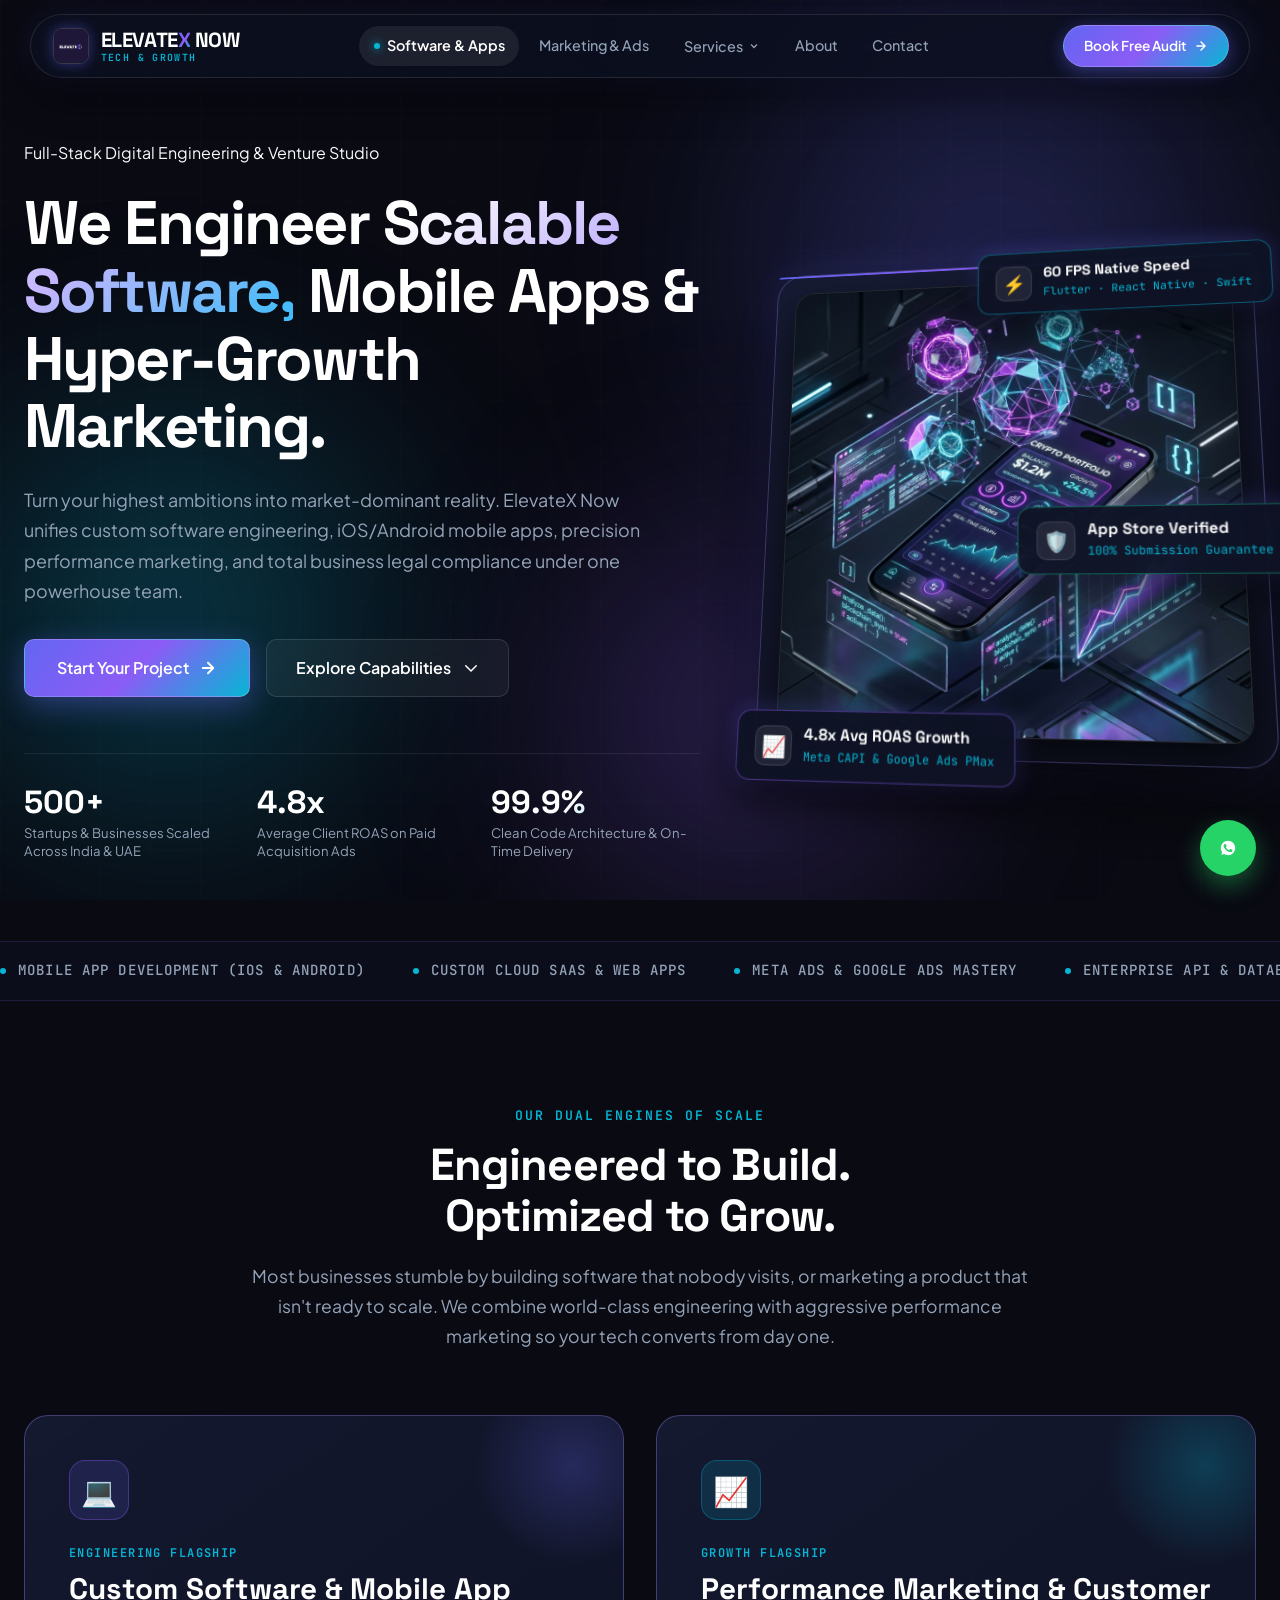
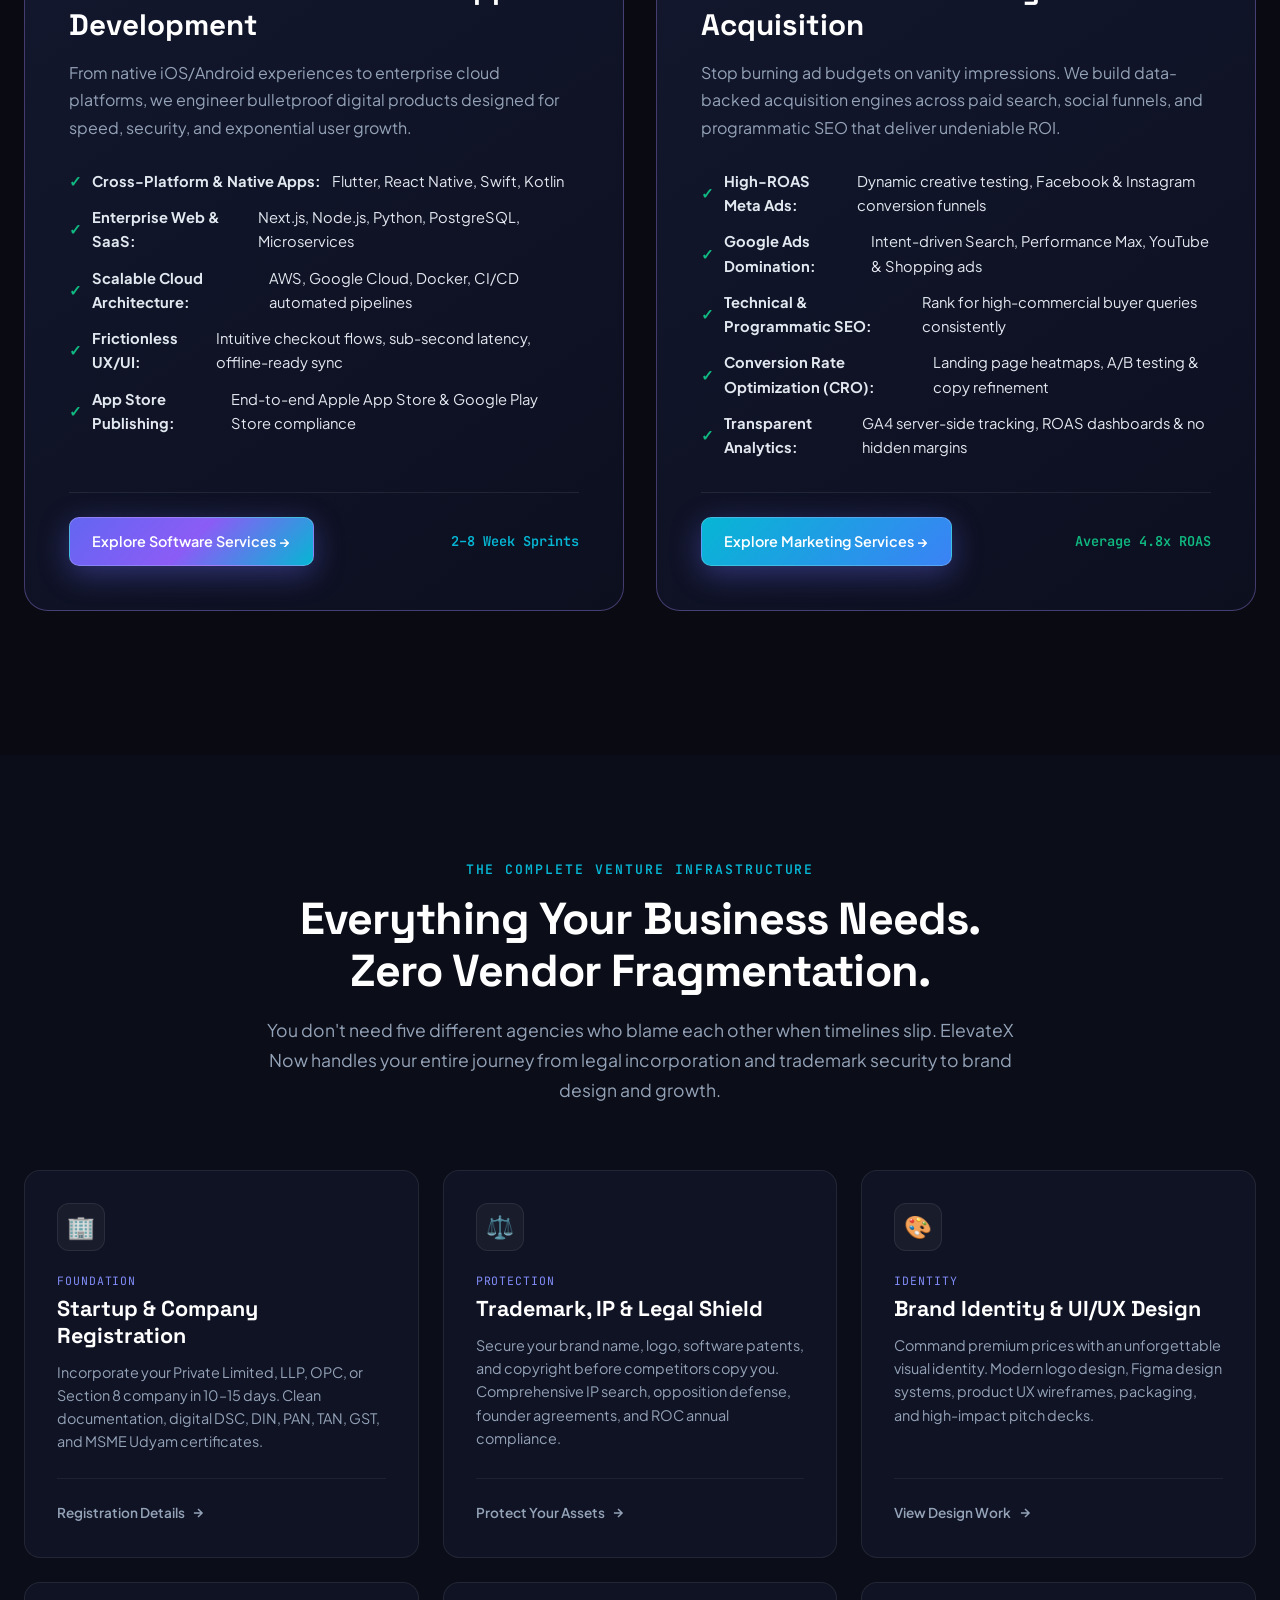
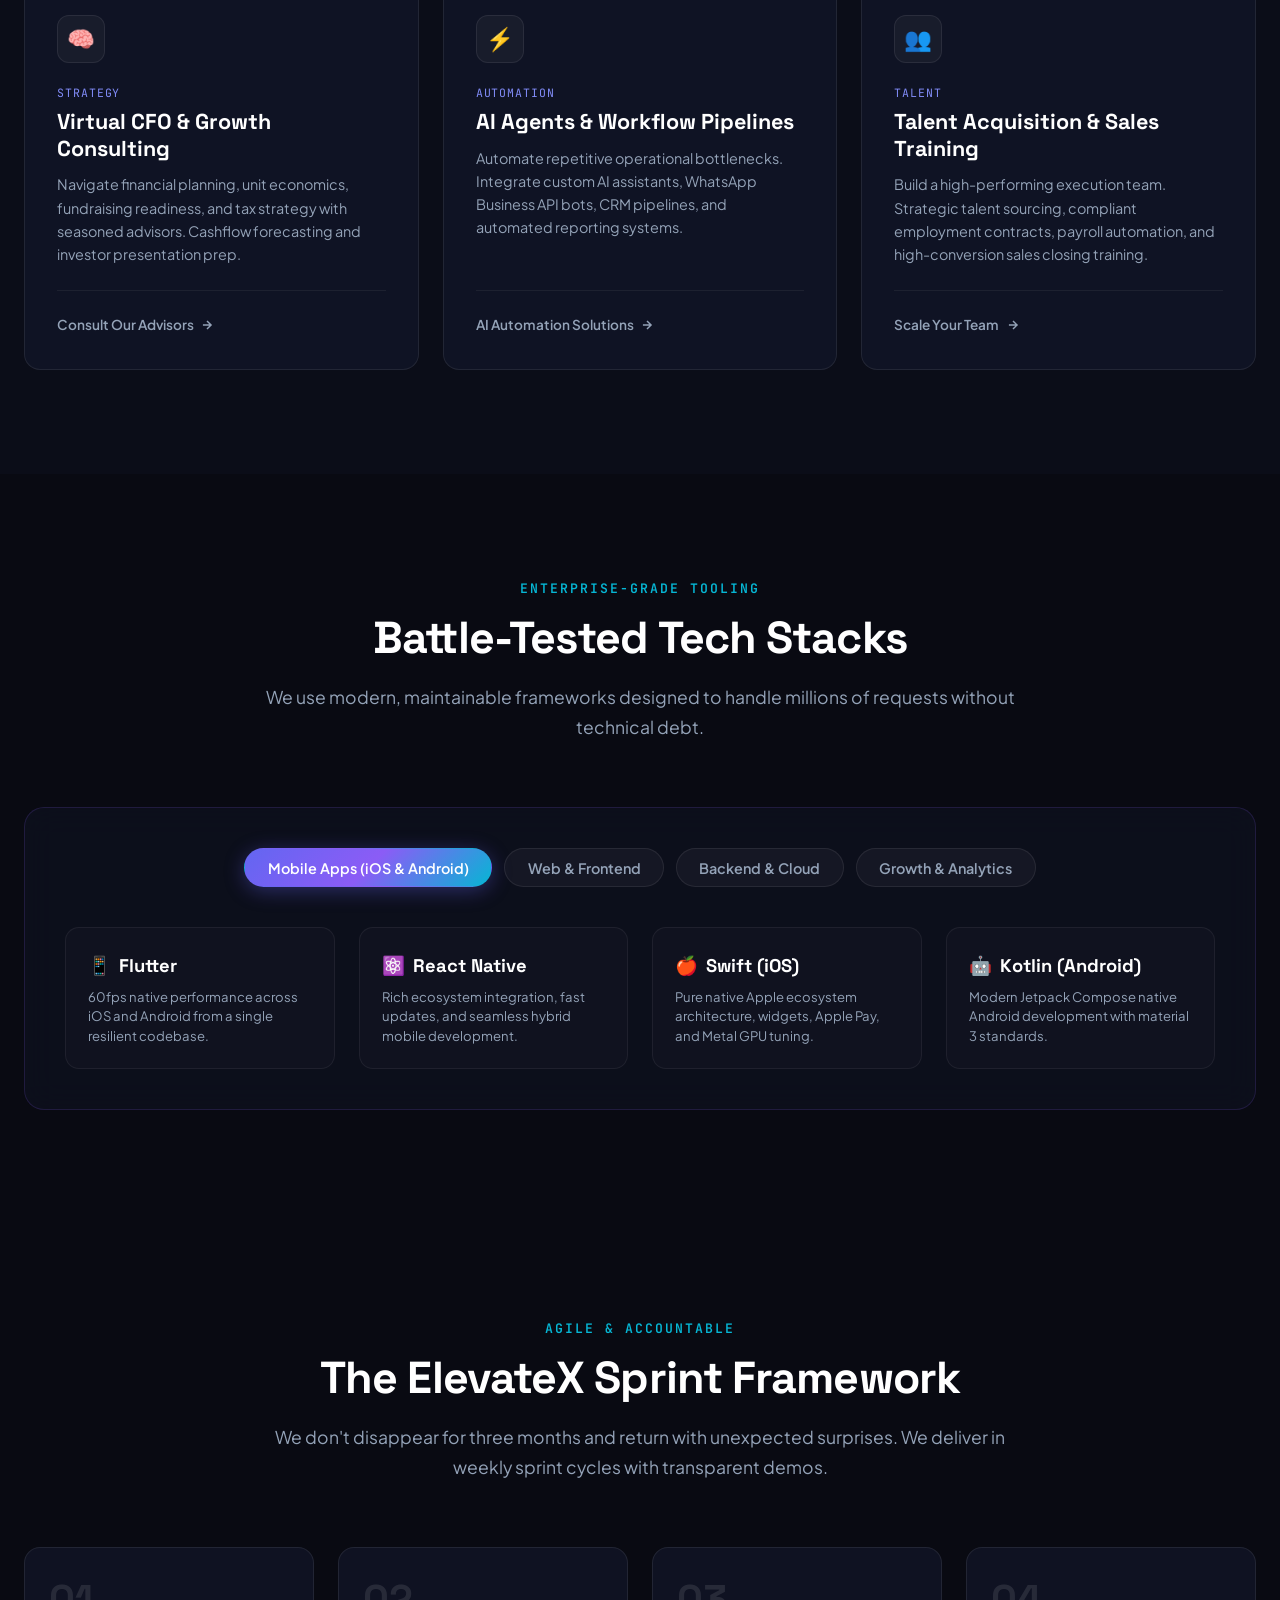
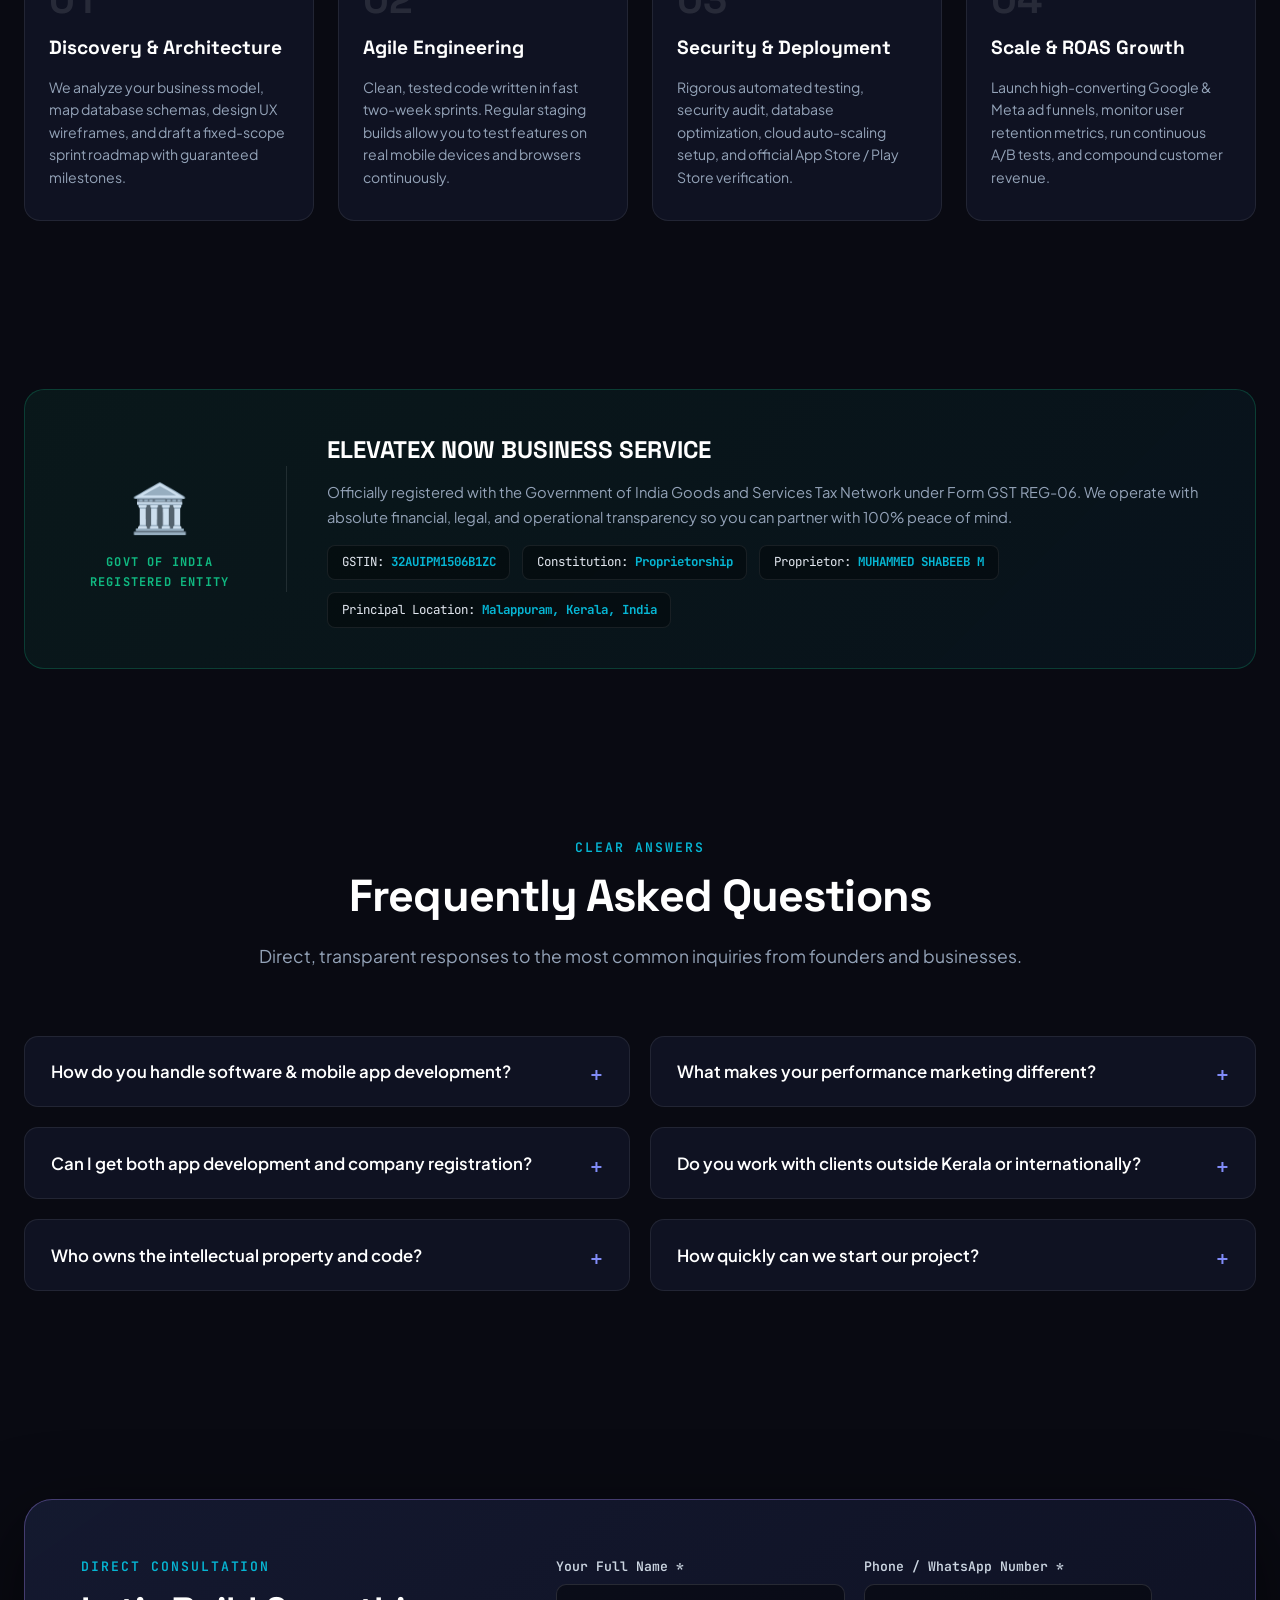
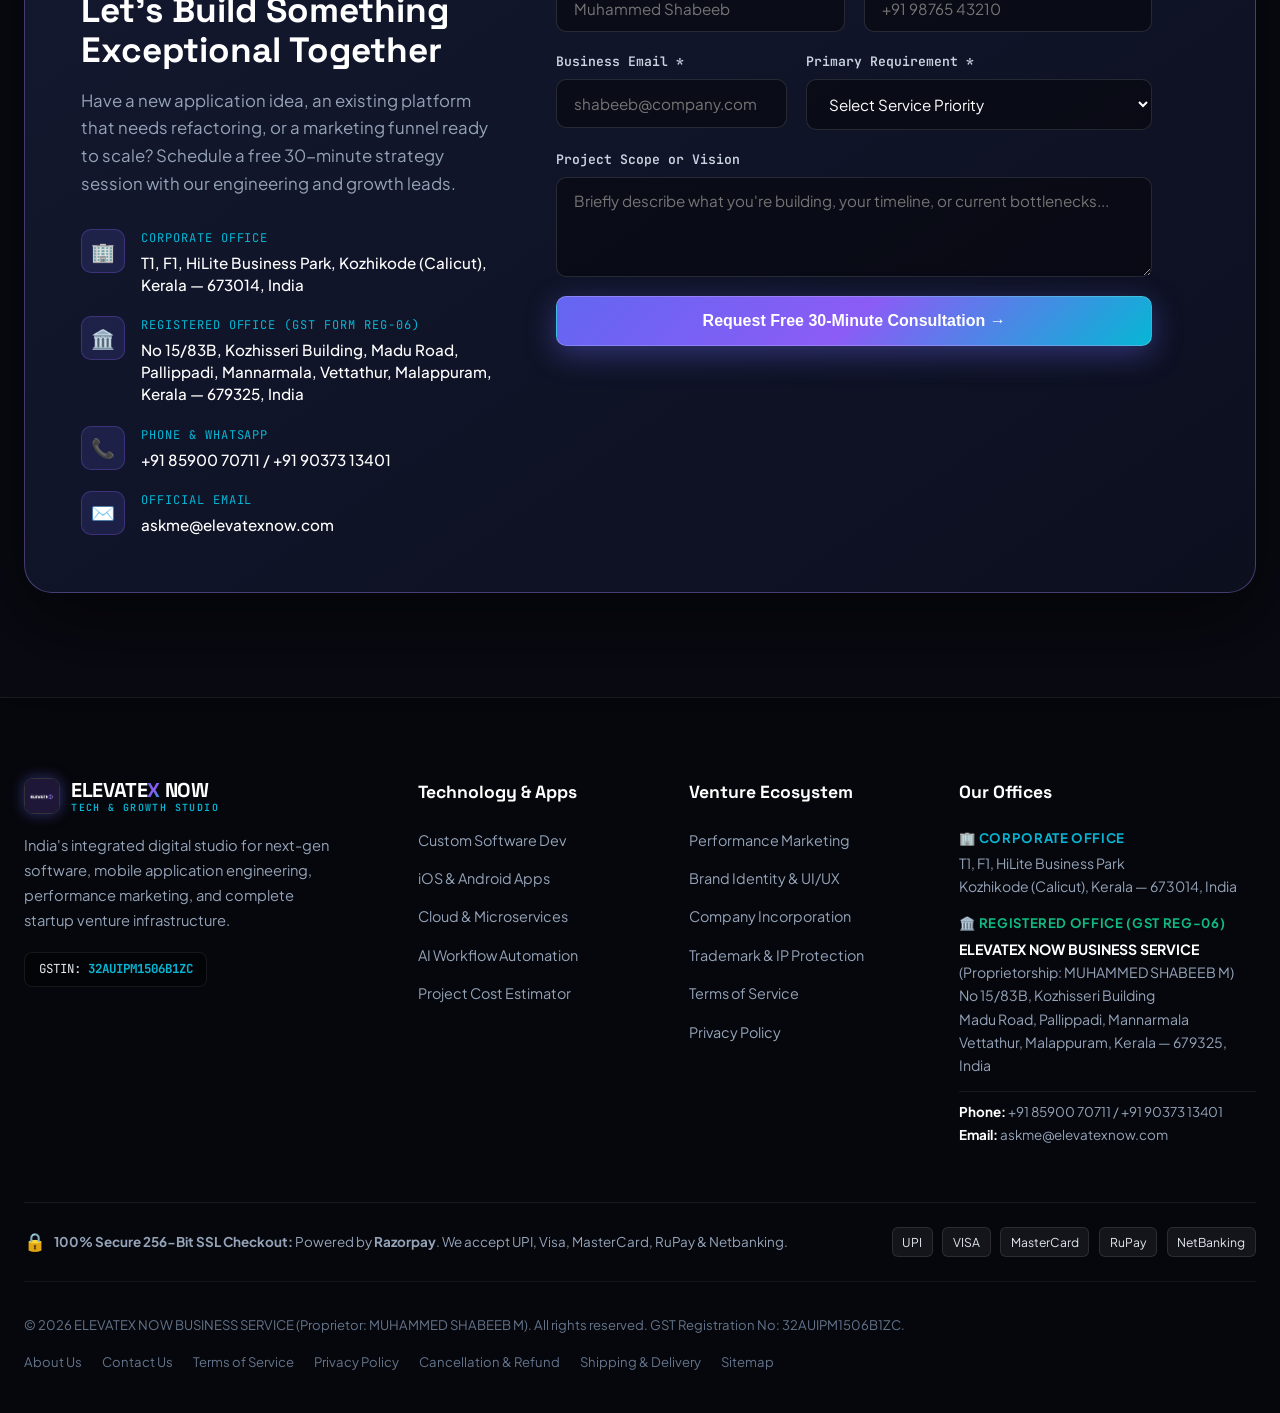
==== index.html @ 1370c374 "feat: complete website redesign with 3D hero, Razorpay compliance, and floating capsule navbar" ====
<!DOCTYPE html>
<html lang="en">
<head>
  <meta charset="UTF-8"/>
  <meta name="viewport" content="width=device-width, initial-scale=1.0, viewport-fit=cover"/>

  <!-- Google Tag Manager -->
  <script>(function(w,d,s,l,i){w[l]=w[l]||[];w[l].push({'gtm.start':
  new Date().getTime(),event:'gtm.js'});var f=d.getElementsByTagName(s)[0],
  j=d.createElement(s),dl=l!='dataLayer'?'&l='+l:'';j.async=true;j.src=
  'https://www.googletagmanager.com/gtm.js?id='+i+dl;f.parentNode.insertBefore(j,f);
  })(window,document,'script','dataLayer','GTM-XXXXXXX');</script>
  <!-- End Google Tag Manager -->

  <!-- Google Analytics 4 (GA4) -->
  <script async src="https://www.googletagmanager.com/gtag/js?id=G-XXXXXXXXXX"></script>
  <script>
    window.dataLayer = window.dataLayer || [];
    function gtag(){dataLayer.push(arguments);}
    gtag('js', new Date());
    gtag('config', 'G-XXXXXXXXXX', {
      page_title: 'ElevateX Now — Software, Mobile Apps & Growth Marketing',
      page_location: 'https://elevatexnow.com/',
      send_page_view: true,
      anonymize_ip: true
    });
  </script>

  <!-- Meta Pixel -->
  <script>
  !function(f,b,e,v,n,t,s)
  {if(f.fbq)return;n=f.fbq=function(){n.callMethod?
  n.callMethod.apply(n,arguments):n.queue.push(arguments)};
  if(!f._fbq)f._fbq=n;n.push=n;n.loaded=!0;n.version='2.0';
  n.queue=[];t=b.createElement(e);t.async=!0;
  t.src=v;s=b.getElementsByTagName(e)[0];
  s.parentNode.insertBefore(t,s)}(window, document,'script',
  'https://connect.facebook.net/en_US/fbevents.js');
  fbq('init', 'YOUR_PIXEL_ID');
  fbq('track', 'PageView');
  </script>
  <noscript>
    <img height="1" width="1" style="display:none"
    src="https://www.facebook.com/tr?id=YOUR_PIXEL_ID&ev=PageView&noscript=1" alt="ElevateX Now — Software & Growth"/>
  </noscript>

  <!-- Primary Meta Tags -->
  <title>ElevateX Now | Software & Mobile App Development, Performance Marketing & Venture Services</title>
  <meta name="description" content="ElevateX Now is India's premier tech and venture partner. We build scalable custom software, iOS & Android mobile apps, run high-ROAS marketing, and handle complete company registration & legal compliance."/>
  <meta name="keywords" content="software development Kerala, mobile app development India, Flutter app development, React Native agency, performance marketing India, Google Ads agency, Meta Ads specialist, startup incorporation, Pvt Ltd registration, trademark filing Kerala, ElevateX Now Malappuram"/>
  <meta name="author" content="ElevateX Now Business Service"/>
  <meta name="robots" content="index, follow, max-snippet:-1, max-image-preview:large, max-video-preview:-1"/>
  <link rel="canonical" href="https://elevatexnow.com/"/>

  <!-- Open Graph -->
  <meta property="og:type" content="website"/>
  <meta property="og:site_name" content="ElevateX Now Business Service"/>
  <meta property="og:locale" content="en_IN"/>
  <meta property="og:url" content="https://elevatexnow.com/"/>
  <meta property="og:title" content="ElevateX Now | Software, Mobile Apps, Growth Marketing & Business Services"/>
  <meta property="og:description" content="Transforming ambitious concepts into market leaders. High-performance software engineering, iOS/Android mobile apps, revenue-driven marketing, and end-to-end venture legal setup."/>
  <meta property="og:image" content="https://elevatexnow.com/og-image.jpg"/>
  <meta property="og:image:width" content="1200"/>
  <meta property="og:image:height" content="630"/>
  <meta property="og:image:alt" content="ElevateX Now — Software, Mobile Apps & Growth"/>

  <!-- Twitter / X -->
  <meta name="twitter:card" content="summary_large_image"/>
  <meta name="twitter:site" content="@elevatexnow"/>
  <meta name="twitter:creator" content="@elevatexnow"/>
  <meta name="twitter:title" content="ElevateX Now | Software, Mobile Apps & Growth Marketing"/>
  <meta name="twitter:description" content="Full-stack custom software, iOS & Android apps, data-driven performance marketing, and all business setup services."/>
  <meta name="twitter:image" content="https://elevatexnow.com/og-image.jpg"/>

  <!-- PWA & Mobile Meta -->
  <meta name="theme-color" content="#0b0c16"/>
  <meta name="apple-mobile-web-app-capable" content="yes"/>
  <meta name="apple-mobile-web-app-status-bar-style" content="black-translucent"/>
  <meta name="apple-mobile-web-app-title" content="ElevateX Now"/>
  <link rel="icon" type="image/jpeg" href="/logo.jpg"/>
  <link rel="manifest" href="/site.webmanifest"/>

  <!-- Geo / Local SEO Meta -->
  <meta name="geo.region" content="IN-KL"/>
  <meta name="geo.placename" content="Vettathur, Malappuram, Kerala, India"/>
  <meta name="geo.position" content="11.0510;76.2711"/>
  <meta name="ICBM" content="11.0510, 76.2711"/>

  <!-- Structured Data: Organization & Local Business -->
  <script type="application/ld+json">
  {
    "@context": "https://schema.org",
    "@type": "ProfessionalService",
    "name": "ElevateX Now Business Service",
    "alternateName": "ElevateX Now",
    "legalName": "MUHAMMED SHABEEB M",
    "taxID": "32AUIPM1506B1ZC",
    "description": "Full-cycle digital engineering and business growth studio specializing in custom software development, mobile app engineering (iOS & Android), performance marketing, startup incorporation, and intellectual property protection.",
    "url": "https://elevatexnow.com",
    "logo": "https://elevatexnow.com/logo.jpg",
    "image": "https://elevatexnow.com/og-image.jpg",
    "telephone": "+91-85900-70711",
    "email": "askme@elevatexnow.com",
    "foundingDate": "2019",
    "priceRange": "₹₹",
    "currenciesAccepted": "INR, USD, AED",
    "paymentAccepted": "UPI, Net Banking, Credit Card, Bank Wire",
    "address": {
      "@type": "PostalAddress",
      "name": "Corporate Office",
      "streetAddress": "T1, F1, HiLite Business Park",
      "addressLocality": "Kozhikode (Calicut)",
      "addressRegion": "Kerala",
      "postalCode": "673014",
      "addressCountry": "IN"
    },
    "location": [
      {
        "@type": "Place",
        "name": "Corporate Office — Kozhikode",
        "address": {
          "@type": "PostalAddress",
          "streetAddress": "T1, F1, HiLite Business Park",
          "addressLocality": "Kozhikode",
          "addressRegion": "Kerala",
          "postalCode": "673014",
          "addressCountry": "IN"
        },
        "geo": {
          "@type": "GeoCoordinates",
          "latitude": "11.2588",
          "longitude": "75.7804"
        }
      },
      {
        "@type": "Place",
        "name": "Registered Office (GST REG-06) — Malappuram",
        "address": {
          "@type": "PostalAddress",
          "streetAddress": "No 15/83B, Kozhisseri Building, Madu Road, Pallippadi, Mannarmala",
          "addressLocality": "Vettathur",
          "addressRegion": "Kerala",
          "postalCode": "679325",
          "addressCountry": "IN"
        },
        "geo": {
          "@type": "GeoCoordinates",
          "latitude": "11.0510",
          "longitude": "76.2711"
        }
      }
    ],
    "openingHoursSpecification": [
      {
        "@type": "OpeningHoursSpecification",
        "dayOfWeek": ["Monday","Tuesday","Wednesday","Thursday","Friday","Saturday"],
        "opens": "09:00",
        "closes": "19:00"
      }
    ],
    "areaServed": [
      {"@type": "Country", "name": "India"},
      {"@type": "State", "name": "Kerala"},
      {"@type": "Country", "name": "United Arab Emirates"},
      {"@type": "Country", "name": "United States"}
    ],
    "hasOfferCatalog": {
      "@type": "OfferCatalog",
      "name": "ElevateX Now Services",
      "itemListElement": [
        {"@type": "Offer", "itemOffered": {"@type": "Service", "name": "Custom Software Development"}},
        {"@type": "Offer", "itemOffered": {"@type": "Service", "name": "Mobile App Development (iOS & Android)"}},
        {"@type": "Offer", "itemOffered": {"@type": "Service", "name": "Performance Marketing & Growth Ads"}},
        {"@type": "Offer", "itemOffered": {"@type": "Service", "name": "Startup Registration & MCA Compliance"}},
        {"@type": "Offer", "itemOffered": {"@type": "Service", "name": "Trademark & Intellectual Property Filing"}},
        {"@type": "Offer", "itemOffered": {"@type": "Service", "name": "Brand Identity & UI/UX Design"}}
      ]
    }
  }
  </script>

  <!-- Structured Data: FAQPage -->
  <script type="application/ld+json">
  {
    "@context": "https://schema.org",
    "@type": "FAQPage",
    "mainEntity": [
      {
        "@type": "Question",
        "name": "What software and mobile app technologies does ElevateX Now specialize in?",
        "acceptedAnswer": {
          "@type": "Answer",
          "text": "We build scalable, cloud-native applications utilizing Flutter, React Native, Swift, Kotlin, Next.js, Node.js, Python, PostgreSQL, and AWS/GCP cloud architectures, ensuring enterprise-grade performance and security."
        }
      },
      {
        "@type": "Question",
        "name": "How does ElevateX Now run performance marketing campaigns?",
        "acceptedAnswer": {
          "@type": "Answer",
          "text": "Our marketing team executes data-driven acquisition across Google Ads, Meta Ads (Facebook & Instagram), Programmatic SEO, and conversion rate optimization (CRO) backed by rigorous A/B testing and direct ROAS tracking."
        }
      },
      {
        "@type": "Question",
        "name": "Can ElevateX Now handle both digital development and legal business setup?",
        "acceptedAnswer": {
          "@type": "Answer",
          "text": "Yes. We eliminate the friction of coordinating between disconnected vendors. You get engineering, marketing, brand identity, and legal compliance (Pvt Ltd, Trademark, GST) under a single trusted partner."
        }
      },
      {
        "@type": "Question",
        "name": "Where is ElevateX Now located?",
        "acceptedAnswer": {
          "@type": "Answer",
          "text": "ElevateX Now Business Service is headquartered at No 15/83B, Kozhisseri Building, Madu Road, Pallippadi, Mannarmala, Vettathur, Malappuram, Kerala - 679325, serving clients across India and internationally."
        }
      }
    ]
  }
  </script>

  <!-- Google Fonts Preconnect & Stylesheet -->
  <link rel="preconnect" href="https://fonts.googleapis.com"/>
  <link rel="preconnect" href="https://fonts.gstatic.com" crossorigin/>
  <link href="https://fonts.googleapis.com/css2?family=JetBrains+Mono:wght@400;500;600&family=Plus+Jakarta+Sans:wght@300;400;500;600;700;800&family=Space+Grotesk:wght@500;600;700&display=swap" rel="stylesheet"/>

  <style>
    /* ==========================================================================
       DESIGN SYSTEM & TOKENS
       ========================================================================== */
    :root {
      --bg: #090a12;
      --bg-surface: #0e111f;
      --bg-card: rgba(18, 22, 41, 0.75);
      --bg-card-hover: rgba(26, 32, 60, 0.85);
      --border: rgba(139, 92, 246, 0.16);
      --border-strong: rgba(167, 139, 250, 0.35);
      --border-cyan: rgba(6, 182, 212, 0.3);
      --text: #f8fafc;
      --text-muted: #94a3b8;
      --text-dim: #64748b;
      
      /* Vibrant Electric Brand Colors */
      --primary: #6366f1;
      --primary-light: #818cf8;
      --violet: #8b5cf6;
      --cyan: #06b6d4;
      --cyan-light: #22d3ee;
      --emerald: #10b981;
      --amber: #f59e0b;
      --rose: #f43f5e;
      
      /* Gradients */
      --grad-main: linear-gradient(135deg, #6366f1 0%, #8b5cf6 50%, #06b6d4 100%);
      --grad-text: linear-gradient(135deg, #ffffff 10%, #c4b5fd 50%, #38bdf8 100%);
      --grad-glow: radial-gradient(circle, rgba(99, 102, 241, 0.22) 0%, transparent 70%);
      --grad-cyan-glow: radial-gradient(circle, rgba(6, 182, 212, 0.18) 0%, transparent 70%);
      --grad-card: linear-gradient(145deg, rgba(255, 255, 255, 0.05) 0%, rgba(255, 255, 255, 0.01) 100%);
      
      /* Typography */
      --font-body: 'Plus Jakarta Sans', -apple-system, BlinkMacSystemFont, sans-serif;
      --font-heading: 'Space Grotesk', sans-serif;
      --font-mono: 'JetBrains Mono', monospace;
      
      --ease: cubic-bezier(0.16, 1, 0.3, 1);
      --nav-h: 76px;
    }

    *, *::before, *::after {
      box-sizing: border-box;
      margin: 0;
      padding: 0;
      -webkit-tap-highlight-color: transparent;
    }

    html {
      scroll-behavior: smooth;
      font-size: 16px;
      color-scheme: dark;
    }

    body {
      background-color: var(--bg);
      color: var(--text);
      font-family: var(--font-body);
      line-height: 1.65;
      overflow-x: hidden;
      min-height: 100vh;
      position: relative;
    }

    /* Ambient Cyber Mesh Background */
    .cyber-mesh {
      position: fixed;
      inset: 0;
      pointer-events: none;
      z-index: 0;
      overflow: hidden;
    }
    .mesh-blob {
      position: absolute;
      border-radius: 50%;
      filter: blur(100px);
      opacity: 0.35;
      animation: floatPulse 18s ease-in-out infinite alternate;
      will-change: transform;
    }
    .blob-1 {
      top: -10%;
      right: -5%;
      width: 700px;
      height: 700px;
      background: radial-gradient(circle, #6366f1 0%, rgba(99, 102, 241, 0) 70%);
    }
    .blob-2 {
      top: 35%;
      left: -10%;
      width: 600px;
      height: 600px;
      background: radial-gradient(circle, #06b6d4 0%, rgba(6, 182, 212, 0) 70%);
      animation-delay: -6s;
    }
    .blob-3 {
      bottom: -10%;
      right: 20%;
      width: 550px;
      height: 550px;
      background: radial-gradient(circle, #8b5cf6 0%, rgba(139, 92, 246, 0) 70%);
      animation-delay: -12s;
    }
    @keyframes floatPulse {
      0% { transform: translate(0, 0) scale(1); }
      50% { transform: translate(40px, -30px) scale(1.08); }
      100% { transform: translate(-30px, 40px) scale(0.95); }
    }

    /* Subtle grid overlay */
    .grid-overlay {
      position: fixed;
      inset: 0;
      background-image: 
        linear-gradient(rgba(255, 255, 255, 0.02) 1px, transparent 1px),
        linear-gradient(90deg, rgba(255, 255, 255, 0.02) 1px, transparent 1px);
      background-size: 50px 50px;
      pointer-events: none;
      z-index: 1;
      opacity: 0.6;
    }

    /* Container */
    .container {
      width: 100%;
      max-width: 1280px;
      margin: 0 auto;
      padding: 0 1.5rem;
      position: relative;
      z-index: 2;
    }

    a {
      color: inherit;
      text-decoration: none;
      transition: all 0.25s var(--ease);
    }

    img {
      max-width: 100%;
      height: auto;
      display: block;
    }

    /* ==========================================================================
       TOP NAVIGATION BAR - REDESIGNED SLEEK FLOATING CAPSULE
       ========================================================================== */
    header.site-header {
      position: fixed;
      top: 14px;
      left: 0;
      right: 0;
      z-index: 1000;
      padding: 0 1.25rem;
      pointer-events: none;
      transition: all 0.3s cubic-bezier(0.16, 1, 0.3, 1);
    }
    .nav-inner {
      max-width: 1220px;
      margin: 0 auto;
      height: 64px;
      padding: 0 1.25rem 0 1.4rem;
      background: rgba(12, 16, 32, 0.78);
      backdrop-filter: blur(24px);
      -webkit-backdrop-filter: blur(24px);
      border: 1px solid rgba(255, 255, 255, 0.1);
      border-radius: 9999px;
      box-shadow: 0 14px 40px rgba(0, 0, 0, 0.5), 0 0 30px rgba(99, 102, 241, 0.15);
      display: flex;
      align-items: center;
      justify-content: space-between;
      gap: 1.5rem;
      pointer-events: auto;
      transition: all 0.3s cubic-bezier(0.16, 1, 0.3, 1);
    }
    header.site-header.scrolled .nav-inner {
      background: rgba(9, 11, 24, 0.94);
      border-color: rgba(99, 102, 241, 0.35);
      box-shadow: 0 18px 45px rgba(0, 0, 0, 0.7), 0 0 35px rgba(6, 182, 212, 0.2);
    }

    /* Brand Logo */
    .brand-logo {
      display: flex;
      align-items: center;
      gap: 0.7rem;
      text-decoration: none;
      flex-shrink: 0;
    }
    .logo-badge-img {
      width: 36px;
      height: 36px;
      border-radius: 9px;
      object-fit: cover;
      box-shadow: 0 0 14px rgba(99, 102, 241, 0.45);
      border: 1px solid rgba(255, 255, 255, 0.18);
    }
    .logo-title-group {
      display: flex;
      flex-direction: column;
    }
    .logo-main-text {
      font-family: var(--font-heading);
      font-size: 1.28rem;
      font-weight: 700;
      letter-spacing: -0.02em;
      line-height: 1.1;
      color: #fff;
    }
    .logo-x-accent {
      background: var(--grad-main);
      -webkit-background-clip: text;
      -webkit-text-fill-color: transparent;
      background-clip: text;
    }
    .logo-sub-tag {
      font-size: 0.62rem;
      font-weight: 600;
      text-transform: uppercase;
      letter-spacing: 0.14em;
      color: var(--cyan);
      font-family: var(--font-mono);
      line-height: 1;
      margin-top: 2px;
    }

    /* Desktop Navigation List */
    .nav-links {
      display: flex;
      align-items: center;
      gap: 0.35rem;
      list-style: none;
      margin: 0;
      padding: 0;
    }
    .nav-item {
      position: relative;
    }
    .nav-link-item {
      font-size: 0.9rem;
      font-weight: 500;
      color: var(--text-muted);
      padding: 0.5rem 0.9rem;
      border-radius: 9999px;
      text-decoration: none;
      display: inline-flex;
      align-items: center;
      gap: 0.45rem;
      transition: all 0.2s ease;
      white-space: nowrap;
    }
    .nav-link-item:hover,
    .nav-link-item.active {
      color: #fff;
      background: rgba(255, 255, 255, 0.08);
    }
    .nav-link-item.active {
      font-weight: 600;
      color: #fff;
    }
    .nav-dot-active {
      width: 6px;
      height: 6px;
      border-radius: 50%;
      background: var(--cyan);
      box-shadow: 0 0 8px var(--cyan);
      flex-shrink: 0;
    }

    /* Dropdown Trigger & Flyout Menu */
    .nav-dropdown-trigger {
      background: transparent;
      border: none;
      font-family: inherit;
      font-size: 0.9rem;
      font-weight: 500;
      color: var(--text-muted);
      padding: 0.5rem 0.9rem;
      border-radius: 9999px;
      cursor: pointer;
      display: inline-flex;
      align-items: center;
      gap: 0.35rem;
      transition: all 0.2s ease;
      white-space: nowrap;
    }
    .nav-dropdown-trigger:hover,
    .nav-item:hover .nav-dropdown-trigger {
      color: #fff;
      background: rgba(255, 255, 255, 0.08);
    }
    .chevron-icon {
      transition: transform 0.25s ease;
      stroke: currentColor;
    }
    .nav-item:hover .chevron-icon {
      transform: rotate(180deg);
    }

    .nav-dropdown-menu {
      position: absolute;
      top: calc(100% + 14px);
      left: 50%;
      transform: translateX(-50%) translateY(8px);
      width: 520px;
      background: rgba(13, 16, 32, 0.96);
      backdrop-filter: blur(28px);
      -webkit-backdrop-filter: blur(28px);
      border: 1px solid rgba(255, 255, 255, 0.12);
      border-radius: 20px;
      box-shadow: 0 24px 60px rgba(0, 0, 0, 0.75), 0 0 35px rgba(99, 102, 241, 0.2);
      padding: 1rem;
      display: grid;
      grid-template-columns: 1fr 1fr;
      gap: 0.65rem;
      opacity: 0;
      visibility: hidden;
      pointer-events: none;
      transition: all 0.25s cubic-bezier(0.16, 1, 0.3, 1);
      z-index: 1050;
    }
    .nav-dropdown-menu::before {
      content: '';
      position: absolute;
      top: -14px;
      left: 0;
      right: 0;
      height: 14px;
    }
    .nav-item:hover .nav-dropdown-menu,
    .nav-has-dropdown:focus-within .nav-dropdown-menu {
      opacity: 1;
      visibility: visible;
      pointer-events: auto;
      transform: translateX(-50%) translateY(0);
    }

    .dropdown-card-item {
      display: flex;
      align-items: flex-start;
      gap: 0.85rem;
      padding: 0.75rem 0.85rem;
      border-radius: 12px;
      text-decoration: none;
      transition: all 0.2s ease;
      background: rgba(255, 255, 255, 0.02);
      border: 1px solid transparent;
    }
    .dropdown-card-item:hover {
      background: rgba(255, 255, 255, 0.06);
      border-color: rgba(255, 255, 255, 0.08);
      transform: translateY(-1px);
    }
    .dd-card-icon {
      width: 36px;
      height: 36px;
      border-radius: 10px;
      background: rgba(255, 255, 255, 0.06);
      border: 1px solid rgba(255, 255, 255, 0.1);
      display: flex;
      align-items: center;
      justify-content: center;
      font-size: 1.15rem;
      flex-shrink: 0;
    }
    .dd-card-text {
      display: flex;
      flex-direction: column;
      gap: 0.2rem;
    }
    .dd-card-title {
      font-family: var(--font-heading);
      font-size: 0.9rem;
      font-weight: 600;
      color: #fff;
      line-height: 1.2;
    }
    .dd-card-desc {
      font-size: 0.75rem;
      color: var(--text-muted);
      line-height: 1.35;
    }

    /* CTA Button in Nav */
    .nav-actions {
      display: flex;
      align-items: center;
      gap: 0.75rem;
      flex-shrink: 0;
    }
    .btn-nav-cta {
      background: var(--grad-main);
      color: #fff;
      font-size: 0.85rem;
      font-weight: 600;
      padding: 0.55rem 1.25rem;
      border-radius: 9999px;
      box-shadow: 0 4px 18px rgba(99, 102, 241, 0.45);
      display: inline-flex;
      align-items: center;
      gap: 0.45rem;
      border: 1px solid rgba(255, 255, 255, 0.22);
      text-decoration: none;
      white-space: nowrap;
      transition: all 0.2s ease;
    }
    .btn-nav-cta:hover {
      transform: translateY(-2px);
      box-shadow: 0 6px 24px rgba(99, 102, 241, 0.65);
      border-color: rgba(255, 255, 255, 0.4);
    }

    /* Mobile Hamburger Toggle */
    .mobile-toggle {
      display: none;
      background: rgba(255, 255, 255, 0.06);
      border: 1px solid rgba(255, 255, 255, 0.1);
      border-radius: 9999px;
      color: #fff;
      cursor: pointer;
      padding: 0.45rem;
      align-items: center;
      justify-content: center;
      line-height: 0;
    }

    /* Mobile Drawer */
    .mobile-drawer {
      display: none;
      position: fixed;
      top: 86px;
      left: 16px;
      right: 16px;
      background: rgba(13, 16, 32, 0.98);
      backdrop-filter: blur(28px);
      -webkit-backdrop-filter: blur(28px);
      border: 1px solid rgba(255, 255, 255, 0.12);
      border-radius: 20px;
      box-shadow: 0 20px 60px rgba(0, 0, 0, 0.8);
      padding: 1.5rem;
      flex-direction: column;
      gap: 0.75rem;
      z-index: 999;
      transform: translateY(-10px);
      opacity: 0;
      transition: all 0.25s var(--ease);
      pointer-events: none;
      max-height: calc(100vh - 110px);
      overflow-y: auto;
    }
    .mobile-drawer.open {
      display: flex;
      transform: translateY(0);
      opacity: 1;
      pointer-events: auto;
    }
    .mobile-drawer a {
      font-size: 1.02rem;
      font-weight: 600;
      color: #cbd5e1;
      padding: 0.65rem 0.5rem;
      border-radius: 8px;
      text-decoration: none;
      display: flex;
      align-items: center;
      gap: 0.75rem;
      border-bottom: 1px solid rgba(255, 255, 255, 0.06);
    }
    .mobile-drawer a:hover {
      background: rgba(255, 255, 255, 0.05);
      color: var(--cyan);
    }
    }

    /* ==========================================================================
       BUTTONS & BADGES
       ========================================================================== */
    .badge {
      display: inline-flex;
      align-items: center;
      gap: 0.5rem;
      background: rgba(99, 102, 241, 0.12);
      border: 1px solid rgba(139, 92, 246, 0.3);
      color: var(--primary-light);
      padding: 0.4rem 1rem;
      border-radius: 9999px;
      font-size: 0.8rem;
      font-weight: 600;
      letter-spacing: 0.05em;
      text-transform: uppercase;
      font-family: var(--font-mono);
    }
    .badge-pulse {
      width: 8px;
      height: 8px;
      border-radius: 50%;
      background: var(--emerald);
      box-shadow: 0 0 10px var(--emerald);
      animation: livePulse 2s infinite;
    }
    @keyframes livePulse {
      0%, 100% { opacity: 1; transform: scale(1); }
      50% { opacity: 0.4; transform: scale(1.3); }
    }

    .btn-primary {
      background: var(--grad-main);
      color: #fff;
      font-size: 1rem;
      font-weight: 600;
      padding: 0.95rem 2rem;
      border-radius: 10px;
      display: inline-flex;
      align-items: center;
      justify-content: center;
      gap: 0.65rem;
      box-shadow: 0 8px 30px rgba(99, 102, 241, 0.4);
      border: 1px solid rgba(255, 255, 255, 0.2);
    }
    .btn-primary:hover {
      transform: translateY(-2px);
      box-shadow: 0 12px 35px rgba(99, 102, 241, 0.6);
    }
    .btn-secondary {
      background: rgba(255, 255, 255, 0.05);
      color: #fff;
      font-size: 1rem;
      font-weight: 600;
      padding: 0.95rem 1.8rem;
      border-radius: 10px;
      display: inline-flex;
      align-items: center;
      justify-content: center;
      gap: 0.65rem;
      border: 1px solid rgba(255, 255, 255, 0.12);
      backdrop-filter: blur(10px);
    }
    .btn-secondary:hover {
      background: rgba(255, 255, 255, 0.1);
      border-color: rgba(255, 255, 255, 0.25);
      transform: translateY(-2px);
    }

    /* ==========================================================================
       HERO SECTION
       ========================================================================== */
    .hero-section {
      padding-top: calc(var(--nav-h) + 4rem);
      padding-bottom: 5rem;
      position: relative;
    }
    .hero-grid {
      display: grid;
      grid-template-columns: 1.15fr 0.85fr;
      gap: 3.5rem;
      align-items: center;
    }
    .hero-content {
      display: flex;
      flex-direction: column;
      gap: 1.5rem;
    }
    .hero-title {
      font-family: var(--font-heading);
      font-size: clamp(2.4rem, 4.8vw, 4.2rem);
      font-weight: 700;
      line-height: 1.1;
      letter-spacing: -0.03em;
      color: #fff;
    }
    .hero-title .glow-text {
      background: var(--grad-text);
      -webkit-background-clip: text;
      -webkit-text-fill-color: transparent;
      background-clip: text;
    }
    .hero-subtitle {
      font-size: clamp(1.05rem, 1.4vw, 1.25rem);
      color: var(--text-muted);
      line-height: 1.7;
      max-width: 620px;
    }
    .hero-actions {
      display: flex;
      flex-wrap: wrap;
      gap: 1rem;
      margin-top: 0.5rem;
    }
    .hero-trust-metrics {
      display: grid;
      grid-template-columns: repeat(3, 1fr);
      gap: 1.5rem;
      margin-top: 2rem;
      padding-top: 2rem;
      border-top: 1px solid rgba(255, 255, 255, 0.08);
    }
    .metric-item h4 {
      font-family: var(--font-heading);
      font-size: 2rem;
      font-weight: 700;
      color: #fff;
      line-height: 1;
      margin-bottom: 0.35rem;
      background: linear-gradient(135deg, #fff 40%, var(--cyan) 100%);
      -webkit-background-clip: text;
      -webkit-text-fill-color: transparent;
    }
    .metric-item p {
      font-size: 0.82rem;
      color: var(--text-muted);
      line-height: 1.4;
    }

    /* 3D Hero Perspective Stage & On-Scroll Transform */
    .hero-3d-stage {
      perspective: 1400px;
      transform-style: preserve-3d;
      position: relative;
      display: flex;
      justify-content: center;
      align-items: center;
    }
    .hero-3d-card {
      background: linear-gradient(145deg, rgba(22, 27, 51, 0.9) 0%, rgba(13, 16, 32, 0.95) 100%);
      backdrop-filter: blur(24px);
      -webkit-backdrop-filter: blur(24px);
      border: 1px solid var(--border-strong);
      border-radius: 28px;
      padding: 1.25rem;
      box-shadow: 0 30px 80px rgba(0, 0, 0, 0.6), 0 0 50px rgba(99, 102, 241, 0.25);
      position: relative;
      transform-style: preserve-3d;
      transition: transform 0.1s cubic-bezier(0.2, 0.8, 0.2, 1);
      will-change: transform;
      width: 100%;
      max-width: 520px;
    }
    .hero-3d-card::before {
      content: '';
      position: absolute;
      top: 0; left: 0; right: 0;
      height: 2px;
      background: var(--grad-main);
      border-radius: 28px 28px 0 0;
    }
    .hero-3d-media-wrap {
      position: relative;
      border-radius: 20px;
      overflow: hidden;
      aspect-ratio: 1 / 1;
      border: 1px solid rgba(255, 255, 255, 0.12);
      box-shadow: 0 20px 40px rgba(0, 0, 0, 0.6);
      background: #090a12;
    }
    .hero-3d-media-wrap img {
      width: 100%;
      height: 100%;
      object-fit: cover;
      display: block;
      transition: transform 0.5s var(--ease);
    }
    .hero-3d-card:hover .hero-3d-media-wrap img {
      transform: scale(1.04);
    }

    /* Floating 3D Parallax Badges */
    .floating-3d-badge {
      position: absolute;
      background: rgba(14, 18, 36, 0.92);
      backdrop-filter: blur(20px);
      -webkit-backdrop-filter: blur(20px);
      border: 1px solid rgba(255, 255, 255, 0.2);
      border-radius: 14px;
      padding: 0.8rem 1.15rem;
      box-shadow: 0 16px 36px rgba(0, 0, 0, 0.6), 0 0 25px rgba(99, 102, 241, 0.3);
      display: flex;
      align-items: center;
      gap: 0.75rem;
      z-index: 10;
      pointer-events: none;
      transform-style: preserve-3d;
      transition: transform 0.2s cubic-bezier(0.2, 0.8, 0.2, 1);
      will-change: transform;
    }
    .badge-pos-top {
      top: -20px;
      right: -20px;
      border-color: rgba(6, 182, 212, 0.45);
    }
    .badge-pos-bottom {
      bottom: -20px;
      left: -20px;
      border-color: rgba(139, 92, 246, 0.45);
    }
    .badge-pos-side {
      bottom: 35%;
      right: -30px;
      border-color: rgba(16, 185, 129, 0.45);
    }
    .f-badge-icon {
      width: 38px;
      height: 38px;
      border-radius: 10px;
      background: rgba(255, 255, 255, 0.08);
      border: 1px solid rgba(255, 255, 255, 0.12);
      display: flex;
      align-items: center;
      justify-content: center;
      font-size: 1.25rem;
      flex-shrink: 0;
    }
    .f-badge-text h5 {
      font-family: var(--font-heading);
      font-size: 0.95rem;
      font-weight: 700;
      color: #fff;
      line-height: 1.15;
    }
    .f-badge-text p {
      font-size: 0.72rem;
      font-family: var(--font-mono);
      color: var(--cyan);
      margin-top: 0.2rem;
    }
    @media (max-width: 768px) {
      .badge-pos-top { top: -10px; right: 0; }
      .badge-pos-bottom { bottom: -10px; left: 0; }
      .badge-pos-side { display: none; }
    }

    /* ==========================================================================
       MARQUEE TICKER (Technologies & Services)
       ========================================================================== */
    .marquee-wrapper {
      background: rgba(14, 17, 31, 0.7);
      border-top: 1px solid var(--border);
      border-bottom: 1px solid var(--border);
      padding: 1.1rem 0;
      overflow: hidden;
      position: relative;
    }
    .marquee-track {
      display: flex;
      gap: 3rem;
      white-space: nowrap;
      animation: scrollTrack 30s linear infinite;
      align-items: center;
    }
    .marquee-item {
      display: inline-flex;
      align-items: center;
      gap: 0.75rem;
      font-family: var(--font-mono);
      font-size: 0.88rem;
      font-weight: 500;
      color: var(--text-muted);
      text-transform: uppercase;
      letter-spacing: 0.08em;
    }
    .marquee-item span.dot {
      width: 6px;
      height: 6px;
      border-radius: 50%;
      background: var(--cyan);
    }
    @keyframes scrollTrack {
      0% { transform: translateX(0); }
      100% { transform: translateX(-50%); }
    }

    /* ==========================================================================
       SECTION HEADERS
       ========================================================================== */
    .section-spacing {
      padding: 6.5rem 0;
      position: relative;
    }
    .section-header {
      text-align: center;
      max-width: 780px;
      margin: 0 auto 4rem auto;
    }
    .section-eyebrow {
      font-family: var(--font-mono);
      font-size: 0.82rem;
      font-weight: 600;
      text-transform: uppercase;
      letter-spacing: 0.15em;
      color: var(--cyan);
      margin-bottom: 0.75rem;
      display: block;
    }
    .section-title {
      font-family: var(--font-heading);
      font-size: clamp(2rem, 3.5vw, 3.2rem);
      font-weight: 700;
      line-height: 1.15;
      letter-spacing: -0.02em;
      color: #fff;
      margin-bottom: 1.25rem;
    }
    .section-desc {
      font-size: 1.1rem;
      color: var(--text-muted);
      line-height: 1.7;
    }

    /* ==========================================================================
       PRIMARY FLAGSHIP HIGHLIGHT: SOFTWARE, APPS & MARKETING
       ========================================================================== */
    .flagship-grid {
      display: grid;
      grid-template-columns: repeat(2, 1fr);
      gap: 2rem;
      margin-bottom: 2.5rem;
    }
    .flagship-card {
      background: linear-gradient(145deg, rgba(22, 27, 51, 0.9) 0%, rgba(13, 16, 32, 0.95) 100%);
      border: 1px solid var(--border-strong);
      border-radius: 24px;
      padding: 2.75rem;
      position: relative;
      overflow: hidden;
      transition: all 0.4s var(--ease);
      display: flex;
      flex-direction: column;
      justify-content: space-between;
    }
    .flagship-card:hover {
      transform: translateY(-6px);
      border-color: var(--primary-light);
      box-shadow: 0 20px 50px rgba(99, 102, 241, 0.25);
    }
    .flagship-card.cyan-theme:hover {
      border-color: var(--cyan);
      box-shadow: 0 20px 50px rgba(6, 182, 212, 0.25);
    }
    .flagship-glow {
      position: absolute;
      top: -50px;
      right: -50px;
      width: 200px;
      height: 200px;
      border-radius: 50%;
      background: radial-gradient(circle, rgba(99, 102, 241, 0.25) 0%, transparent 70%);
      pointer-events: none;
    }
    .cyan-theme .flagship-glow {
      background: radial-gradient(circle, rgba(6, 182, 212, 0.25) 0%, transparent 70%);
    }

    .flagship-icon-box {
      width: 60px;
      height: 60px;
      border-radius: 16px;
      background: rgba(99, 102, 241, 0.15);
      border: 1px solid rgba(139, 92, 246, 0.35);
      display: flex;
      align-items: center;
      justify-content: center;
      font-size: 1.8rem;
      margin-bottom: 1.5rem;
    }
    .cyan-theme .flagship-icon-box {
      background: rgba(6, 182, 212, 0.15);
      border-color: var(--border-cyan);
    }
    .flagship-tag {
      font-family: var(--font-mono);
      font-size: 0.75rem;
      font-weight: 600;
      text-transform: uppercase;
      letter-spacing: 0.12em;
      color: var(--cyan);
      margin-bottom: 0.5rem;
      display: block;
    }
    .flagship-card h3 {
      font-family: var(--font-heading);
      font-size: 1.85rem;
      font-weight: 700;
      color: #fff;
      line-height: 1.2;
      margin-bottom: 1rem;
    }
    .flagship-card p {
      font-size: 1rem;
      color: var(--text-muted);
      line-height: 1.7;
      margin-bottom: 1.75rem;
    }
    .feature-check-list {
      list-style: none;
      display: flex;
      flex-direction: column;
      gap: 0.75rem;
      margin-bottom: 2rem;
    }
    .feature-check-list li {
      font-size: 0.92rem;
      color: #e2e8f0;
      display: flex;
      align-items: center;
      gap: 0.65rem;
    }
    .check-icon {
      color: var(--emerald);
      font-weight: 700;
    }
    .flagship-card-footer {
      display: flex;
      align-items: center;
      justify-content: space-between;
      padding-top: 1.5rem;
      border-top: 1px solid rgba(255, 255, 255, 0.08);
      margin-top: auto;
    }
    .link-arrow {
      font-weight: 600;
      font-size: 0.95rem;
      color: #fff;
      display: inline-flex;
      align-items: center;
      gap: 0.4rem;
    }
    .link-arrow:hover {
      color: var(--cyan);
      gap: 0.7rem;
    }

    /* ==========================================================================
       FULL VENTURE SERVICES GRID (THE COMPLETE ECOSYSTEM)
       ========================================================================== */
    .services-grid {
      display: grid;
      grid-template-columns: repeat(3, 1fr);
      gap: 1.5rem;
    }
    .service-card {
      background: var(--bg-card);
      border: 1px solid rgba(255, 255, 255, 0.08);
      border-radius: 16px;
      padding: 2rem;
      transition: all 0.35s var(--ease);
      display: flex;
      flex-direction: column;
      justify-content: space-between;
      position: relative;
    }
    .service-card:hover {
      background: var(--bg-card-hover);
      border-color: var(--border-strong);
      transform: translateY(-4px);
    }
    .service-card-top {
      margin-bottom: 1.5rem;
    }
    .service-icon {
      width: 48px;
      height: 48px;
      border-radius: 12px;
      background: rgba(255, 255, 255, 0.04);
      border: 1px solid rgba(255, 255, 255, 0.08);
      display: flex;
      align-items: center;
      justify-content: center;
      font-size: 1.4rem;
      margin-bottom: 1.25rem;
    }
    .service-category {
      font-family: var(--font-mono);
      font-size: 0.72rem;
      color: var(--primary-light);
      text-transform: uppercase;
      letter-spacing: 0.08em;
      margin-bottom: 0.35rem;
      display: block;
    }
    .service-card h4 {
      font-family: var(--font-heading);
      font-size: 1.35rem;
      font-weight: 700;
      color: #fff;
      line-height: 1.25;
      margin-bottom: 0.75rem;
    }
    .service-card p {
      font-size: 0.9rem;
      color: var(--text-muted);
      line-height: 1.6;
    }
    .service-card-footer {
      padding-top: 1.25rem;
      border-top: 1px solid rgba(255, 255, 255, 0.06);
    }
    .service-link {
      font-size: 0.85rem;
      font-weight: 600;
      color: var(--text-muted);
      display: inline-flex;
      align-items: center;
      gap: 0.4rem;
    }
    .service-link:hover {
      color: var(--cyan);
    }

    /* ==========================================================================
       INTERACTIVE TECH STACK MATRIX
       ========================================================================== */
    .tech-stack-container {
      background: rgba(14, 17, 31, 0.8);
      border: 1px solid var(--border);
      border-radius: 20px;
      padding: 2.5rem;
      backdrop-filter: blur(16px);
    }
    .tech-tabs {
      display: flex;
      flex-wrap: wrap;
      gap: 0.75rem;
      margin-bottom: 2.5rem;
      justify-content: center;
    }
    .tech-tab-btn {
      background: rgba(255, 255, 255, 0.04);
      border: 1px solid rgba(255, 255, 255, 0.08);
      color: var(--text-muted);
      font-family: var(--font-body);
      font-size: 0.9rem;
      font-weight: 600;
      padding: 0.6rem 1.4rem;
      border-radius: 9999px;
      cursor: pointer;
      transition: all 0.25s var(--ease);
    }
    .tech-tab-btn:hover {
      color: #fff;
      border-color: rgba(255, 255, 255, 0.2);
    }
    .tech-tab-btn.active {
      background: var(--grad-main);
      color: #fff;
      border-color: transparent;
      box-shadow: 0 4px 20px rgba(99, 102, 241, 0.35);
    }
    .tech-content-panel {
      display: none;
    }
    .tech-content-panel.active {
      display: grid;
      grid-template-columns: repeat(auto-fit, minmax(240px, 1fr));
      gap: 1.5rem;
    }
    .tech-item-card {
      background: rgba(255, 255, 255, 0.02);
      border: 1px solid rgba(255, 255, 255, 0.06);
      border-radius: 14px;
      padding: 1.4rem;
      transition: all 0.3s;
    }
    .tech-item-card:hover {
      background: rgba(255, 255, 255, 0.05);
      border-color: var(--border-cyan);
      transform: translateY(-2px);
    }
    .tech-item-name {
      font-family: var(--font-heading);
      font-size: 1.15rem;
      font-weight: 700;
      color: #fff;
      margin-bottom: 0.35rem;
      display: flex;
      align-items: center;
      gap: 0.5rem;
    }
    .tech-item-desc {
      font-size: 0.82rem;
      color: var(--text-muted);
      line-height: 1.5;
    }

    /* ==========================================================================
       INTERACTIVE ESTIMATOR / CALCULATOR
       ========================================================================== */
    .estimator-box {
      background: linear-gradient(145deg, rgba(20, 24, 46, 0.85) 0%, rgba(11, 13, 26, 0.95) 100%);
      border: 1px solid var(--border-strong);
      border-radius: 24px;
      padding: 3rem;
      box-shadow: 0 20px 60px rgba(0, 0, 0, 0.5);
    }
    .estimator-grid {
      display: grid;
      grid-template-columns: 1.2fr 0.8fr;
      gap: 3rem;
      align-items: center;
    }
    .calc-step-title {
      font-size: 0.9rem;
      font-weight: 600;
      color: var(--text-muted);
      margin-bottom: 0.85rem;
      text-transform: uppercase;
      letter-spacing: 0.08em;
      font-family: var(--font-mono);
    }
    .pill-options {
      display: flex;
      flex-wrap: wrap;
      gap: 0.75rem;
      margin-bottom: 1.75rem;
    }
    .option-pill {
      background: rgba(255, 255, 255, 0.04);
      border: 1px solid rgba(255, 255, 255, 0.1);
      color: #cbd5e1;
      padding: 0.65rem 1.2rem;
      border-radius: 10px;
      font-size: 0.9rem;
      font-weight: 500;
      cursor: pointer;
      transition: all 0.25s var(--ease);
      user-select: none;
    }
    .option-pill:hover {
      border-color: var(--primary-light);
      color: #fff;
    }
    .option-pill.selected {
      background: rgba(99, 102, 241, 0.2);
      border-color: var(--primary);
      color: #fff;
      font-weight: 600;
      box-shadow: 0 0 15px rgba(99, 102, 241, 0.25);
    }
    .estimate-result-card {
      background: #090b14;
      border: 1px solid var(--border);
      border-radius: 18px;
      padding: 2.25rem;
      text-align: center;
      display: flex;
      flex-direction: column;
      gap: 1.25rem;
      position: relative;
    }
    .estimate-result-card::before {
      content: '';
      position: absolute;
      top: 0;
      left: 10%;
      right: 10%;
      height: 2px;
      background: var(--grad-main);
    }
    .est-badge {
      font-family: var(--font-mono);
      font-size: 0.75rem;
      color: var(--cyan);
      text-transform: uppercase;
      letter-spacing: 0.1em;
    }
    .est-timeline {
      font-family: var(--font-heading);
      font-size: 2.2rem;
      font-weight: 700;
      color: #fff;
    }
    .est-desc {
      font-size: 0.9rem;
      color: var(--text-muted);
      line-height: 1.5;
    }

    /* ==========================================================================
       PROCESS: THE ELEVATEX SPRINT
       ========================================================================== */
    .process-timeline {
      display: grid;
      grid-template-columns: repeat(4, 1fr);
      gap: 1.5rem;
      position: relative;
    }
    .timeline-card {
      background: var(--bg-card);
      border: 1px solid rgba(255, 255, 255, 0.08);
      border-radius: 16px;
      padding: 2rem 1.5rem;
      position: relative;
      transition: all 0.3s;
    }
    .timeline-card:hover {
      border-color: var(--primary);
      transform: translateY(-4px);
    }
    .timeline-num {
      font-family: var(--font-heading);
      font-size: 2.5rem;
      font-weight: 800;
      color: rgba(255, 255, 255, 0.1);
      margin-bottom: 0.75rem;
      line-height: 1;
    }
    .timeline-card h4 {
      font-family: var(--font-heading);
      font-size: 1.2rem;
      font-weight: 700;
      color: #fff;
      margin-bottom: 0.75rem;
    }
    .timeline-card p {
      font-size: 0.88rem;
      color: var(--text-muted);
      line-height: 1.6;
    }

    /* ==========================================================================
       GOVERNMENT REGISTRATION & CREDIBILITY SEAL (GST CERTIFICATE BANNER)
       ========================================================================== */
    .credibility-banner {
      background: linear-gradient(135deg, rgba(16, 185, 129, 0.08) 0%, rgba(6, 182, 212, 0.05) 100%);
      border: 1px solid rgba(16, 185, 129, 0.25);
      border-radius: 20px;
      padding: 2.5rem;
      display: grid;
      grid-template-columns: 0.4fr 1.6fr;
      gap: 2.5rem;
      align-items: center;
      margin: 4rem 0;
    }
    .seal-badge-box {
      display: flex;
      flex-direction: column;
      align-items: center;
      text-align: center;
      border-right: 1px solid rgba(255, 255, 255, 0.1);
      padding-right: 2rem;
    }
    .seal-emblem {
      font-size: 3rem;
      margin-bottom: 0.5rem;
    }
    .seal-text {
      font-family: var(--font-mono);
      font-size: 0.75rem;
      font-weight: 700;
      color: var(--emerald);
      letter-spacing: 0.1em;
      text-transform: uppercase;
    }
    .credibility-content h3 {
      font-family: var(--font-heading);
      font-size: 1.5rem;
      font-weight: 700;
      color: #fff;
      margin-bottom: 0.65rem;
    }
    .credibility-content p {
      font-size: 0.92rem;
      color: var(--text-muted);
      line-height: 1.65;
      margin-bottom: 1rem;
    }
    .gst-data-chips {
      display: flex;
      flex-wrap: wrap;
      gap: 0.75rem;
    }
    .gst-chip {
      background: rgba(0, 0, 0, 0.35);
      border: 1px solid rgba(255, 255, 255, 0.08);
      padding: 0.4rem 0.85rem;
      border-radius: 8px;
      font-family: var(--font-mono);
      font-size: 0.78rem;
      color: #e2e8f0;
    }
    .gst-chip strong {
      color: var(--cyan);
    }

    /* ==========================================================================
       FAQ ACCORDION
       ========================================================================== */
    .faq-grid {
      display: grid;
      grid-template-columns: 1fr 1fr;
      gap: 1.25rem;
    }
    .faq-item {
      background: var(--bg-card);
      border: 1px solid rgba(255, 255, 255, 0.08);
      border-radius: 14px;
      overflow: hidden;
      transition: all 0.25s;
    }
    .faq-item:hover {
      border-color: var(--border);
    }
    .faq-question {
      width: 100%;
      text-align: left;
      background: none;
      border: none;
      padding: 1.4rem 1.6rem;
      font-family: var(--font-body);
      font-size: 1.05rem;
      font-weight: 600;
      color: #fff;
      display: flex;
      justify-content: space-between;
      align-items: center;
      cursor: pointer;
      gap: 1rem;
    }
    .faq-icon {
      font-size: 1.25rem;
      transition: transform 0.3s var(--ease);
      color: var(--primary-light);
      flex-shrink: 0;
    }
    .faq-item.active .faq-icon {
      transform: rotate(45deg);
      color: var(--cyan);
    }
    .faq-answer {
      max-height: 0;
      overflow: hidden;
      transition: max-height 0.35s var(--ease), padding 0.35s var(--ease);
      font-size: 0.92rem;
      color: var(--text-muted);
      line-height: 1.7;
      padding: 0 1.6rem;
    }
    .faq-item.active .faq-answer {
      max-height: 300px;
      padding: 0 1.6rem 1.4rem 1.6rem;
    }

    /* ==========================================================================
       CONTACT & CONSULTATION SECTION
       ========================================================================== */
    .contact-card-wrapper {
      background: linear-gradient(145deg, rgba(22, 27, 51, 0.9) 0%, rgba(13, 16, 32, 0.95) 100%);
      border: 1px solid var(--border-strong);
      border-radius: 28px;
      padding: 3.5rem;
      box-shadow: 0 25px 80px rgba(0, 0, 0, 0.6);
    }
    .contact-grid {
      display: grid;
      grid-template-columns: 0.9fr 1.1fr;
      gap: 3.5rem;
    }
    .contact-info-col h3 {
      font-family: var(--font-heading);
      font-size: 2.2rem;
      font-weight: 700;
      color: #fff;
      line-height: 1.15;
      margin-bottom: 1rem;
    }
    .contact-info-col p {
      font-size: 1.05rem;
      color: var(--text-muted);
      line-height: 1.65;
      margin-bottom: 2rem;
    }
    .contact-details-list {
      display: flex;
      flex-direction: column;
      gap: 1.25rem;
    }
    .contact-detail-item {
      display: flex;
      align-items: flex-start;
      gap: 1rem;
    }
    .cd-icon {
      width: 44px;
      height: 44px;
      border-radius: 10px;
      background: rgba(99, 102, 241, 0.15);
      border: 1px solid rgba(139, 92, 246, 0.3);
      display: flex;
      align-items: center;
      justify-content: center;
      font-size: 1.2rem;
      flex-shrink: 0;
    }
    .cd-label {
      font-size: 0.75rem;
      font-family: var(--font-mono);
      color: var(--cyan);
      text-transform: uppercase;
      letter-spacing: 0.08em;
      margin-bottom: 0.2rem;
    }
    .cd-value {
      font-size: 0.95rem;
      color: #fff;
      font-weight: 500;
      line-height: 1.45;
    }

    /* Form */
    .lead-form {
      display: flex;
      flex-direction: column;
      gap: 1.2rem;
    }
    .form-row {
      display: grid;
      grid-template-columns: 1fr 1fr;
      gap: 1.2rem;
    }
    .form-group {
      display: flex;
      flex-direction: column;
      gap: 0.4rem;
    }
    .form-group label {
      font-size: 0.82rem;
      font-weight: 600;
      color: #cbd5e1;
      font-family: var(--font-mono);
    }
    .form-group input,
    .form-group select,
    .form-group textarea {
      background: rgba(0, 0, 0, 0.4);
      border: 1px solid rgba(255, 255, 255, 0.12);
      border-radius: 10px;
      padding: 0.85rem 1.1rem;
      color: #fff;
      font-family: var(--font-body);
      font-size: 0.95rem;
      transition: all 0.25s var(--ease);
      outline: none;
    }
    .form-group input:focus,
    .form-group select:focus,
    .form-group textarea:focus {
      border-color: var(--primary-light);
      box-shadow: 0 0 15px rgba(99, 102, 241, 0.3);
    }
    .form-group textarea {
      resize: vertical;
      min-height: 100px;
    }

    /* ==========================================================================
       FOOTER
       ========================================================================== */
    footer.site-footer {
      background: #06070c;
      border-top: 1px solid rgba(255, 255, 255, 0.08);
      padding: 5rem 0 2.5rem 0;
      position: relative;
    }
    .footer-grid {
      display: grid;
      grid-template-columns: 1.4fr 0.9fr 0.9fr 1.2fr;
      gap: 3rem;
      margin-bottom: 3.5rem;
    }
    .footer-brand-col p {
      font-size: 0.92rem;
      color: var(--text-muted);
      line-height: 1.7;
      margin: 1.2rem 0;
      max-width: 320px;
    }
    .footer-heading {
      font-family: var(--font-heading);
      font-size: 1.1rem;
      font-weight: 700;
      color: #fff;
      margin-bottom: 1.25rem;
    }
    .footer-links {
      list-style: none;
      display: flex;
      flex-direction: column;
      gap: 0.75rem;
    }
    .footer-links a {
      font-size: 0.9rem;
      color: var(--text-muted);
    }
    .footer-links a:hover {
      color: var(--cyan);
      transform: translateX(4px);
    }
    .footer-address-box {
      font-size: 0.88rem;
      color: var(--text-muted);
      line-height: 1.65;
    }
    .footer-address-box strong {
      color: #fff;
    }
    .footer-bottom-bar {
      border-top: 1px solid rgba(255, 255, 255, 0.06);
      padding-top: 2rem;
      display: flex;
      align-items: center;
      justify-content: space-between;
      flex-wrap: wrap;
      gap: 1rem;
      font-size: 0.82rem;
      color: var(--text-dim);
    }

    /* WhatsApp Floating Action Button */
    .floating-whatsapp {
      position: fixed;
      bottom: 24px;
      right: 24px;
      z-index: 900;
      background: #25d366;
      color: #fff;
      width: 56px;
      height: 56px;
      border-radius: 50%;
      display: flex;
      align-items: center;
      justify-content: center;
      box-shadow: 0 10px 25px rgba(37, 211, 102, 0.4);
      transition: transform 0.3s;
    }
    .floating-whatsapp:hover {
      transform: scale(1.1);
    }

    /* ==========================================================================
       RESPONSIVE BREAKPOINTS
       ========================================================================== */
    @media (max-width: 1024px) {
      .hero-grid,
      .estimator-grid,
      .contact-grid {
        grid-template-columns: 1fr;
        gap: 2.5rem;
      }
      .flagship-grid {
        grid-template-columns: 1fr;
      }
      .services-grid {
        grid-template-columns: repeat(2, 1fr);
      }
      .process-timeline {
        grid-template-columns: repeat(2, 1fr);
      }
      .credibility-banner {
        grid-template-columns: 1fr;
        text-align: center;
      }
      .seal-badge-box {
        border-right: none;
        border-bottom: 1px solid rgba(255, 255, 255, 0.1);
        padding-right: 0;
        padding-bottom: 1.5rem;
      }
      .footer-grid {
        grid-template-columns: repeat(2, 1fr);
      }
      .nav-links,
      .nav-actions {
        display: none !important;
      }
      .mobile-toggle {
        display: flex !important;
      }
    }

    @media (max-width: 768px) {
      .services-grid,
      .process-timeline,
      .faq-grid,
      .form-row,
      .footer-grid {
        grid-template-columns: 1fr;
      }
      .hero-trust-metrics {
        grid-template-columns: 1fr;
        gap: 1rem;
      }
      .contact-card-wrapper,
      .estimator-box {
        padding: 2rem 1.25rem;
      }
    }
  </style>
</head>
<body>

  <!-- Background Cyber Light Orbs -->
  <div class="cyber-mesh" aria-hidden="true">
    <div class="mesh-blob blob-1"></div>
    <div class="mesh-blob blob-2"></div>
    <div class="mesh-blob blob-3"></div>
  </div>
  <div class="grid-overlay" aria-hidden="true"></div>

  <!-- ==========================================================================
       TOP NAVIGATION BAR - REDESIGNED SLEEK FLOATING CAPSULE
       ========================================================================== -->
  <header class="site-header" id="siteHeader">
    <div class="nav-inner">
      
      <!-- Brand Identity -->
      <a href="/" class="brand-logo" aria-label="ElevateX Now Homepage">
        <img src="/logo.jpg" alt="ElevateX Now" class="logo-badge-img" width="36" height="36"/>
        <div class="logo-title-group">
          <span class="logo-main-text">ELEVATE<span class="logo-x-accent">X</span> NOW</span>
          <span class="logo-sub-tag">TECH &amp; GROWTH</span>
        </div>
      </a>

      <!-- Desktop Navigation -->
      <nav aria-label="Primary Navigation">
        <ul class="nav-links">
          
          <li class="nav-item">
            <a href="/software-development.html" class="nav-link-item active">
              <span class="nav-dot-active"></span>
              <span>Software &amp; Apps</span>
            </a>
          </li>

          <li class="nav-item">
            <a href="/marketing.html" class="nav-link-item">
              <span>Marketing &amp; Ads</span>
            </a>
          </li>

          <!-- Ecosystem Mega Dropdown -->
          <li class="nav-item nav-has-dropdown">
            <button class="nav-dropdown-trigger" type="button" aria-haspopup="true" aria-expanded="false">
              <span>Services</span>
              <svg class="chevron-icon" width="12" height="12" viewBox="0 0 24 24" fill="none" stroke="currentColor" stroke-width="2.5"><path d="M6 9l6 6 6-6"/></svg>
            </button>
            <div class="nav-dropdown-menu">
              <a href="/software-development.html" class="dropdown-card-item">
                <div class="dd-card-icon" style="color: var(--cyan);">💻</div>
                <div class="dd-card-text">
                  <div class="dd-card-title">Custom Software &amp; SaaS</div>
                  <div class="dd-card-desc">Web platforms, microservices &amp; APIs</div>
                </div>
              </a>
              <a href="/software-development.html#mobile" class="dropdown-card-item">
                <div class="dd-card-icon" style="color: var(--primary-light);">📱</div>
                <div class="dd-card-text">
                  <div class="dd-card-title">iOS &amp; Android Apps</div>
                  <div class="dd-card-desc">60 FPS native apps in Flutter &amp; Swift</div>
                </div>
              </a>
              <a href="/marketing.html" class="dropdown-card-item">
                <div class="dd-card-icon" style="color: #f43f5e;">📈</div>
                <div class="dd-card-text">
                  <div class="dd-card-title">Performance Marketing</div>
                  <div class="dd-card-desc">Meta CAPI &amp; Google Ads PMax scaling</div>
                </div>
              </a>
              <a href="/branding.html" class="dropdown-card-item">
                <div class="dd-card-icon" style="color: #a855f7;">🎨</div>
                <div class="dd-card-text">
                  <div class="dd-card-title">Brand Identity &amp; UI/UX</div>
                  <div class="dd-card-desc">Figma prototypes &amp; design systems</div>
                </div>
              </a>
              <a href="/startup-registration.html" class="dropdown-card-item">
                <div class="dd-card-icon" style="color: var(--emerald);">🏢</div>
                <div class="dd-card-text">
                  <div class="dd-card-title">Startup Incorporation</div>
                  <div class="dd-card-desc">Pvt Ltd, LLP, MSME Udyam &amp; MCA setup</div>
                </div>
              </a>
              <a href="/legal-compliance.html" class="dropdown-card-item">
                <div class="dd-card-icon" style="color: #38bdf8;">⚖️</div>
                <div class="dd-card-text">
                  <div class="dd-card-title">Trademark &amp; IP Protection</div>
                  <div class="dd-card-desc">Trademark search, filing &amp; compliance</div>
                </div>
              </a>
            </div>
          </li>

          <li class="nav-item">
            <a href="/about.html" class="nav-link-item">About</a>
          </li>

          <li class="nav-item">
            <a href="/contact.html" class="nav-link-item">Contact</a>
          </li>

        </ul>
      </nav>

      <!-- Desktop Nav CTA -->
      <div class="nav-actions">
        <a href="/contact.html" class="btn-nav-cta">
          <span>Book Free Audit</span>
          <svg width="14" height="14" viewBox="0 0 24 24" fill="none" stroke="currentColor" stroke-width="2.5" stroke-linecap="round" stroke-linejoin="round"><path d="M5 12h14M12 5l7 7-7 7"/></svg>
        </a>
      </div>

      <!-- Hamburger for Mobile -->
      <button class="mobile-toggle" id="mobileMenuBtn" aria-label="Toggle Navigation Menu">
        <svg width="22" height="22" viewBox="0 0 24 24" fill="none" stroke="currentColor" stroke-width="2.2" stroke-linecap="round" stroke-linejoin="round"><line x1="3" y1="12" x2="21" y2="12"></line><line x1="3" y1="6" x2="21" y2="6"></line><line x1="3" y1="18" x2="21" y2="18"></line></svg>
      </button>

    </div>
  </header>

  <!-- Mobile Drawer -->
  <div class="mobile-drawer" id="mobileDrawer">
    <a href="/software-development.html" class="mob-link">💻 Custom Software &amp; Mobile Apps</a>
    <a href="/marketing.html" class="mob-link">📈 Performance Marketing &amp; SEO</a>
    <a href="/branding.html" class="mob-link">🎨 Brand Identity &amp; UI/UX</a>
    <a href="/startup-registration.html" class="mob-link">🏢 Startup Registration (Pvt Ltd / LLP)</a>
    <a href="/legal-compliance.html" class="mob-link">⚖️ Legal, IP &amp; Trademark Protection</a>
    <a href="/about.html" class="mob-link">ℹ️ About Us</a>
    <a href="/contact.html" class="mob-link">📞 Contact Us</a>
    <a href="#estimator" class="mob-link">⚡ Cost &amp; Timeline Estimator</a>
    <a href="/contact.html" class="btn-primary" style="margin-top: 0.5rem; text-align: center; justify-content: center;">Book Free Consultation →</a>
  </div>

  <!-- ==========================================================================
       HERO SECTION
       ========================================================================== -->
  <main>
    <section class="hero-section" id="hero">
      <div class="container">
        <div class="hero-grid">
          
          <div class="hero-content">
            <div class="badge">
              <span class="badge-pulse"></span>
              Full-Stack Digital Engineering &amp; Venture Studio
            </div>

            <h1 class="hero-title">
              We Engineer <span class="glow-text">Scalable Software,</span> Mobile Apps &amp; Hyper-Growth Marketing.
            </h1>

            <p class="hero-subtitle">
              Turn your highest ambitions into market-dominant reality. ElevateX Now unifies custom software engineering, iOS/Android mobile apps, precision performance marketing, and total business legal compliance under one powerhouse team.
            </p>

            <div class="hero-actions">
              <a href="#consultation" class="btn-primary">
                <span>Start Your Project</span>
                <svg width="18" height="18" viewBox="0 0 24 24" fill="none" stroke="currentColor" stroke-width="2.5" stroke-linecap="round" stroke-linejoin="round"><path d="M5 12h14M12 5l7 7-7 7"/></svg>
              </a>
              <a href="#flagship" class="btn-secondary">
                <span>Explore Capabilities</span>
                <svg width="18" height="18" viewBox="0 0 24 24" fill="none" stroke="currentColor" stroke-width="2" stroke-linecap="round" stroke-linejoin="round"><path d="M19 9l-7 7-7-7"/></svg>
              </a>
            </div>

            <!-- Trust Metrics -->
            <div class="hero-trust-metrics">
              <div class="metric-item">
                <h4>500+</h4>
                <p>Startups &amp; Businesses Scaled Across India &amp; UAE</p>
              </div>
              <div class="metric-item">
                <h4>4.8x</h4>
                <p>Average Client ROAS on Paid Acquisition Ads</p>
              </div>
              <div class="metric-item">
                <h4>99.9%</h4>
                <p>Clean Code Architecture &amp; On-Time Delivery</p>
              </div>
            </div>
          </div>

          <!-- Hero 3D Stage with On-Scroll Parallax Effects -->
          <div class="hero-3d-stage">
            <div class="hero-3d-card" id="hero3dCard">
              <div class="hero-3d-media-wrap">
                <img src="/hero-3d.jpg" alt="ElevateX Now 3D Software and Mobile Application Engine" width="600" height="600" loading="eager"/>
              </div>

              <!-- Floating 3D Parallax Glass Badges -->
              <div class="floating-3d-badge badge-pos-top" id="badgeTop">
                <div class="f-badge-icon" style="color: var(--cyan);">⚡</div>
                <div class="f-badge-text">
                  <h5>60 FPS Native Speed</h5>
                  <p>Flutter · React Native · Swift</p>
                </div>
              </div>

              <div class="floating-3d-badge badge-pos-bottom" id="badgeBottom">
                <div class="f-badge-icon" style="color: var(--primary-light);">📈</div>
                <div class="f-badge-text">
                  <h5>4.8x Avg ROAS Growth</h5>
                  <p>Meta CAPI &amp; Google Ads PMax</p>
                </div>
              </div>

              <div class="floating-3d-badge badge-pos-side" id="badgeSide">
                <div class="f-badge-icon" style="color: var(--emerald);">🛡️</div>
                <div class="f-badge-text">
                  <h5>App Store Verified</h5>
                  <p>100% Submission Guarantee</p>
                </div>
              </div>
            </div>
          </div>

        </div>
      </div>
    </section>

    <!-- ==========================================================================
         MARQUEE TECH TICKER
         ========================================================================== -->
    <div class="marquee-wrapper" aria-hidden="true">
      <div class="marquee-track">
        <div class="marquee-item"><span class="dot"></span> Mobile App Development (iOS &amp; Android)</div>
        <div class="marquee-item"><span class="dot"></span> Custom Cloud SaaS &amp; Web Apps</div>
        <div class="marquee-item"><span class="dot"></span> Meta Ads &amp; Google Ads Mastery</div>
        <div class="marquee-item"><span class="dot"></span> Enterprise API &amp; Database Architecture</div>
        <div class="marquee-item"><span class="dot"></span> Conversion Rate Optimization (CRO)</div>
        <div class="marquee-item"><span class="dot"></span> Startup Incorporation (Pvt Ltd / LLP)</div>
        <div class="marquee-item"><span class="dot"></span> Trademark &amp; IP Protection</div>
        <div class="marquee-item"><span class="dot"></span> Mobile App Development (iOS &amp; Android)</div>
        <div class="marquee-item"><span class="dot"></span> Custom Cloud SaaS &amp; Web Apps</div>
        <div class="marquee-item"><span class="dot"></span> Meta Ads &amp; Google Ads Mastery</div>
        <div class="marquee-item"><span class="dot"></span> Enterprise API &amp; Database Architecture</div>
        <div class="marquee-item"><span class="dot"></span> Conversion Rate Optimization (CRO)</div>
      </div>
    </div>

    <!-- ==========================================================================
         FLAGSHIP HIGHLIGHT: SOFTWARE & MOBILE APP DEV + PERFORMANCE MARKETING
         ========================================================================== -->
    <section class="section-spacing" id="flagship">
      <div class="container">
        <div class="section-header">
          <span class="section-eyebrow">Our Dual Engines of Scale</span>
          <h2 class="section-title">Engineered to Build.<br/>Optimized to Grow.</h2>
          <p class="section-desc">
            Most businesses stumble by building software that nobody visits, or marketing a product that isn't ready to scale. We combine world-class engineering with aggressive performance marketing so your tech converts from day one.
          </p>
        </div>

        <div class="flagship-grid">
          
          <!-- Flagship 1: Software & Mobile App Development -->
          <div class="flagship-card">
            <div class="flagship-glow"></div>
            <div>
              <div class="flagship-icon-box">💻</div>
              <span class="flagship-tag">Engineering Flagship</span>
              <h3>Custom Software &amp; Mobile App Development</h3>
              <p>
                From native iOS/Android experiences to enterprise cloud platforms, we engineer bulletproof digital products designed for speed, security, and exponential user growth.
              </p>

              <ul class="feature-check-list">
                <li><span class="check-icon">✓</span> <strong>Cross-Platform &amp; Native Apps:</strong> Flutter, React Native, Swift, Kotlin</li>
                <li><span class="check-icon">✓</span> <strong>Enterprise Web &amp; SaaS:</strong> Next.js, Node.js, Python, PostgreSQL, Microservices</li>
                <li><span class="check-icon">✓</span> <strong>Scalable Cloud Architecture:</strong> AWS, Google Cloud, Docker, CI/CD automated pipelines</li>
                <li><span class="check-icon">✓</span> <strong>Frictionless UX/UI:</strong> Intuitive checkout flows, sub-second latency, offline-ready sync</li>
                <li><span class="check-icon">✓</span> <strong>App Store Publishing:</strong> End-to-end Apple App Store &amp; Google Play Store compliance</li>
              </ul>
            </div>

            <div class="flagship-card-footer">
              <a href="/software-development.html" class="btn-primary" style="padding: 0.75rem 1.4rem; font-size: 0.9rem;">
                Explore Software Services →
              </a>
              <span class="link-arrow" style="color: var(--cyan); font-family: var(--font-mono); font-size: 0.85rem;">2–8 Week Sprints</span>
            </div>
          </div>

          <!-- Flagship 2: Performance Marketing & Growth -->
          <div class="flagship-card cyan-theme">
            <div class="flagship-glow"></div>
            <div>
              <div class="flagship-icon-box">📈</div>
              <span class="flagship-tag">Growth Flagship</span>
              <h3>Performance Marketing &amp; Customer Acquisition</h3>
              <p>
                Stop burning ad budgets on vanity impressions. We build data-backed acquisition engines across paid search, social funnels, and programmatic SEO that deliver undeniable ROI.
              </p>

              <ul class="feature-check-list">
                <li><span class="check-icon">✓</span> <strong>High-ROAS Meta Ads:</strong> Dynamic creative testing, Facebook &amp; Instagram conversion funnels</li>
                <li><span class="check-icon">✓</span> <strong>Google Ads Domination:</strong> Intent-driven Search, Performance Max, YouTube &amp; Shopping ads</li>
                <li><span class="check-icon">✓</span> <strong>Technical &amp; Programmatic SEO:</strong> Rank for high-commercial buyer queries consistently</li>
                <li><span class="check-icon">✓</span> <strong>Conversion Rate Optimization (CRO):</strong> Landing page heatmaps, A/B testing &amp; copy refinement</li>
                <li><span class="check-icon">✓</span> <strong>Transparent Analytics:</strong> GA4 server-side tracking, ROAS dashboards &amp; no hidden margins</li>
              </ul>
            </div>

            <div class="flagship-card-footer">
              <a href="/marketing.html" class="btn-primary" style="background: linear-gradient(135deg, #06b6d4, #3b82f6); padding: 0.75rem 1.4rem; font-size: 0.9rem;">
                Explore Marketing Services →
              </a>
              <span class="link-arrow" style="color: var(--emerald); font-family: var(--font-mono); font-size: 0.85rem;">Average 4.8x ROAS</span>
            </div>
          </div>

        </div>
      </div>
    </section>

    <!-- ==========================================================================
       THE COMPLETE VENTURE ECOSYSTEM (ALL OTHER SERVICES INTACT)
       ========================================================================== -->
    <section class="section-spacing" style="background: rgba(14, 17, 31, 0.5);" id="services">
      <div class="container">
        <div class="section-header">
          <span class="section-eyebrow">The Complete Venture Infrastructure</span>
          <h2 class="section-title">Everything Your Business Needs.<br/>Zero Vendor Fragmentation.</h2>
          <p class="section-desc">
            You don't need five different agencies who blame each other when timelines slip. ElevateX Now handles your entire journey from legal incorporation and trademark security to brand design and growth.
          </p>
        </div>

        <div class="services-grid">

          <!-- Service 1: Startup Incorporation -->
          <div class="service-card">
            <div class="service-card-top">
              <div class="service-icon">🏢</div>
              <span class="service-category">Foundation</span>
              <h4>Startup &amp; Company Registration</h4>
              <p>
                Incorporate your Private Limited, LLP, OPC, or Section 8 company in 10–15 days. Clean documentation, digital DSC, DIN, PAN, TAN, GST, and MSME Udyam certificates.
              </p>
            </div>
            <div class="service-card-footer">
              <a href="/startup-registration.html" class="service-link">
                <span>Registration Details</span>
                <svg width="14" height="14" viewBox="0 0 24 24" fill="none" stroke="currentColor" stroke-width="2.5"><path d="M5 12h14M12 5l7 7-7 7"/></svg>
              </a>
            </div>
          </div>

          <!-- Service 2: Legal, IP & Trademark -->
          <div class="service-card">
            <div class="service-card-top">
              <div class="service-icon">⚖️</div>
              <span class="service-category">Protection</span>
              <h4>Trademark, IP &amp; Legal Shield</h4>
              <p>
                Secure your brand name, logo, software patents, and copyright before competitors copy you. Comprehensive IP search, opposition defense, founder agreements, and ROC annual compliance.
              </p>
            </div>
            <div class="service-card-footer">
              <a href="/legal-compliance.html" class="service-link">
                <span>Protect Your Assets</span>
                <svg width="14" height="14" viewBox="0 0 24 24" fill="none" stroke="currentColor" stroke-width="2.5"><path d="M5 12h14M12 5l7 7-7 7"/></svg>
              </a>
            </div>
          </div>

          <!-- Service 3: Brand Identity & UI/UX Design -->
          <div class="service-card">
            <div class="service-card-top">
              <div class="service-icon">🎨</div>
              <span class="service-category">Identity</span>
              <h4>Brand Identity &amp; UI/UX Design</h4>
              <p>
                Command premium prices with an unforgettable visual identity. Modern logo design, Figma design systems, product UX wireframes, packaging, and high-impact pitch decks.
              </p>
            </div>
            <div class="service-card-footer">
              <a href="/branding.html" class="service-link">
                <span>View Design Work</span>
                <svg width="14" height="14" viewBox="0 0 24 24" fill="none" stroke="currentColor" stroke-width="2.5"><path d="M5 12h14M12 5l7 7-7 7"/></svg>
              </a>
            </div>
          </div>

          <!-- Service 4: Business Strategy & Virtual CFO -->
          <div class="service-card">
            <div class="service-card-top">
              <div class="service-icon">🧠</div>
              <span class="service-category">Strategy</span>
              <h4>Virtual CFO &amp; Growth Consulting</h4>
              <p>
                Navigate financial planning, unit economics, fundraising readiness, and tax strategy with seasoned advisors. Cashflow forecasting and investor presentation prep.
              </p>
            </div>
            <div class="service-card-footer">
              <a href="#consultation" class="service-link">
                <span>Consult Our Advisors</span>
                <svg width="14" height="14" viewBox="0 0 24 24" fill="none" stroke="currentColor" stroke-width="2.5"><path d="M5 12h14M12 5l7 7-7 7"/></svg>
              </a>
            </div>
          </div>

          <!-- Service 5: AI & Automation Systems -->
          <div class="service-card">
            <div class="service-card-top">
              <div class="service-icon">⚡</div>
              <span class="service-category">Automation</span>
              <h4>AI Agents &amp; Workflow Pipelines</h4>
              <p>
                Automate repetitive operational bottlenecks. Integrate custom AI assistants, WhatsApp Business API bots, CRM pipelines, and automated reporting systems.
              </p>
            </div>
            <div class="service-card-footer">
              <a href="/software-development.html#ai" class="service-link">
                <span>AI Automation Solutions</span>
                <svg width="14" height="14" viewBox="0 0 24 24" fill="none" stroke="currentColor" stroke-width="2.5"><path d="M5 12h14M12 5l7 7-7 7"/></svg>
              </a>
            </div>
          </div>

          <!-- Service 6: HR, Hiring & Sales Training -->
          <div class="service-card">
            <div class="service-card-top">
              <div class="service-icon">👥</div>
              <span class="service-category">Talent</span>
              <h4>Talent Acquisition &amp; Sales Training</h4>
              <p>
                Build a high-performing execution team. Strategic talent sourcing, compliant employment contracts, payroll automation, and high-conversion sales closing training.
              </p>
            </div>
            <div class="service-card-footer">
              <a href="#consultation" class="service-link">
                <span>Scale Your Team</span>
                <svg width="14" height="14" viewBox="0 0 24 24" fill="none" stroke="currentColor" stroke-width="2.5"><path d="M5 12h14M12 5l7 7-7 7"/></svg>
              </a>
            </div>
          </div>

        </div>
      </div>
    </section>

    <!-- ==========================================================================
       INTERACTIVE TECH STACK MATRIX
       ========================================================================== -->
    <section class="section-spacing" id="techstack">
      <div class="container">
        <div class="section-header">
          <span class="section-eyebrow">Enterprise-Grade Tooling</span>
          <h2 class="section-title">Battle-Tested Tech Stacks</h2>
          <p class="section-desc">
            We use modern, maintainable frameworks designed to handle millions of requests without technical debt.
          </p>
        </div>

        <div class="tech-stack-container">
          <div class="tech-tabs">
            <button class="tech-tab-btn active" data-tab="mobile">Mobile Apps (iOS &amp; Android)</button>
            <button class="tech-tab-btn" data-tab="frontend">Web &amp; Frontend</button>
            <button class="tech-tab-btn" data-tab="backend">Backend &amp; Cloud</button>
            <button class="tech-tab-btn" data-tab="marketing">Growth &amp; Analytics</button>
          </div>

          <!-- Mobile Tab -->
          <div class="tech-content-panel active" id="tab-mobile">
            <div class="tech-item-card">
              <div class="tech-item-name"><span>📱</span> Flutter</div>
              <p class="tech-item-desc">60fps native performance across iOS and Android from a single resilient codebase.</p>
            </div>
            <div class="tech-item-card">
              <div class="tech-item-name"><span>⚛️</span> React Native</div>
              <p class="tech-item-desc">Rich ecosystem integration, fast updates, and seamless hybrid mobile development.</p>
            </div>
            <div class="tech-item-card">
              <div class="tech-item-name"><span>🍎</span> Swift (iOS)</div>
              <p class="tech-item-desc">Pure native Apple ecosystem architecture, widgets, Apple Pay, and Metal GPU tuning.</p>
            </div>
            <div class="tech-item-card">
              <div class="tech-item-name"><span>🤖</span> Kotlin (Android)</div>
              <p class="tech-item-desc">Modern Jetpack Compose native Android development with material 3 standards.</p>
            </div>
          </div>

          <!-- Frontend Tab -->
          <div class="tech-content-panel" id="tab-frontend">
            <div class="tech-item-card">
              <div class="tech-item-name"><span>⚡</span> Next.js 14+</div>
              <p class="tech-item-desc">Server Components, edge rendering, instantaneous page loads, and top SEO performance.</p>
            </div>
            <div class="tech-item-card">
              <div class="tech-item-name"><span>🎨</span> Tailwind &amp; CSS Modules</div>
              <p class="tech-item-desc">Highly customizable design systems, fluid responsive typography, and micro-interactions.</p>
            </div>
            <div class="tech-item-card">
              <div class="tech-item-name"><span>🔷</span> TypeScript</div>
              <p class="tech-item-desc">Strict type safety ensuring zero undefined runtime crashes in production releases.</p>
            </div>
            <div class="tech-item-card">
              <div class="tech-item-name"><span>📐</span> Figma to Pixel-Perfect</div>
              <p class="tech-item-desc">Flawless design fidelity translation from prototype to clean, semantic HTML5/JS.</p>
            </div>
          </div>

          <!-- Backend Tab -->
          <div class="tech-content-panel" id="tab-backend">
            <div class="tech-item-card">
              <div class="tech-item-name"><span>🟢</span> Node.js &amp; Express</div>
              <p class="tech-item-desc">Ultra-fast event-driven microservices, real-time WebSocket communication, and REST/GraphQL APIs.</p>
            </div>
            <div class="tech-item-card">
              <div class="tech-item-name"><span>🐍</span> Python &amp; FastAPI</div>
              <p class="tech-item-desc">High-speed async backend, AI model orchestrations, and data ingestion pipelines.</p>
            </div>
            <div class="tech-item-card">
              <div class="tech-item-name"><span>🐘</span> PostgreSQL &amp; Redis</div>
              <p class="tech-item-desc">ACID compliant relational data architecture paired with lightning in-memory caching.</p>
            </div>
            <div class="tech-item-card">
              <div class="tech-item-name"><span>☁️</span> AWS &amp; Docker</div>
              <p class="tech-item-desc">Elastic auto-scaling, serverless Lambdas, S3 CDN, and containerized Kubernetes clusters.</p>
            </div>
          </div>

          <!-- Marketing Tab -->
          <div class="tech-content-panel" id="tab-marketing">
            <div class="tech-item-card">
              <div class="tech-item-name"><span>🎯</span> Meta Ads Manager</div>
              <p class="tech-item-desc">CAPI Conversions API, deep audience segmentation, lookalikes, and dynamic creative testing.</p>
            </div>
            <div class="tech-item-card">
              <div class="tech-item-name"><span>🔍</span> Google Ads &amp; PMax</div>
              <p class="tech-item-desc">High-intent keyword harvesting, Smart Bidding optimization, and YouTube video retargeting.</p>
            </div>
            <div class="tech-item-card">
              <div class="tech-item-name"><span>📊</span> GA4 &amp; Server-Side Tagging</div>
              <p class="tech-item-desc">Full cookie-loss recovery, multi-touch attribution, and custom event revenue tracking.</p>
            </div>
            <div class="tech-item-card">
              <div class="tech-item-name"><span>🚀</span> Ahrefs, Semrush &amp; ScreamingFrog</div>
              <p class="tech-item-desc">Deep technical SEO audits, backlink engineering, and competitive keyword gap analytics.</p>
            </div>
          </div>

        </div>
      </div>
    </section>

    <!-- ==========================================================================
       INTERACTIVE PROJECT ESTIMATOR
       ========================================================================== */
    <section class="section-spacing" id="estimator">
      <div class="container">
        <div class="estimator-box">
          <div class="estimator-grid">
            
            <div class="calc-controls">
              <span class="section-eyebrow" style="text-align: left; margin-bottom: 0.5rem;">Interactive Scope Calculator</span>
              <h3 style="font-family: var(--font-heading); font-size: 1.85rem; color: #fff; margin-bottom: 1.5rem;">Plan Your Project Timeline &amp; Stack</h3>

              <div class="calc-step-title">1. What are you building or scaling?</div>
              <div class="pill-options" id="serviceOptions">
                <span class="option-pill selected" data-service="app" data-time="4–7 Weeks" data-desc="Complete iOS &amp; Android mobile application, backend API, authentication, and App Store submission.">Mobile App (iOS &amp; Android)</span>
                <span class="option-pill" data-service="web" data-time="3–6 Weeks" data-desc="High-performance custom web platform or SaaS dashboard with database, auth, and billing.">Custom Web / SaaS Platform</span>
                <span class="option-pill" data-service="marketing" data-time="Immediate Setup (7-Day Sprint)" data-desc="End-to-end Meta &amp; Google Ads setup, conversion funnels, landing page optimization, and GA4 tracking.">Growth Marketing Blitz</span>
                <span class="option-pill" data-service="combo" data-time="6–10 Weeks" data-desc="Everything included: Company incorporation, trademark filing, brand identity, custom app, and ad launch.">Full Venture Launchpad</span>
              </div>

              <div class="calc-step-title">2. Target Scale &amp; Phase</div>
              <div class="pill-options" id="scaleOptions">
                <span class="option-pill selected" data-scale="mvp">Rapid MVP / Startup Launch</span>
                <span class="option-pill" data-scale="growth">Growth &amp; Scale Phase</span>
                <span class="option-pill" data-scale="enterprise">Enterprise / Custom Architecture</span>
              </div>
            </div>

            <div class="estimate-result-card">
              <span class="est-badge">Estimated Turnaround</span>
              <div class="est-timeline" id="estTimeline">4–7 Weeks</div>
              <p class="est-desc" id="estDesc">Complete iOS &amp; Android mobile application, backend API, authentication, and App Store submission.</p>

              <a href="https://wa.me/918590070711?text=Hello%20ElevateX!%20I%20used%20your%20project%20estimator%20and%20would%20like%20to%20discuss%20my%20project." target="_blank" rel="noopener" class="btn-primary" style="margin-top: 1rem; width: 100%;">
                <span>Discuss on WhatsApp</span>
                <svg width="18" height="18" viewBox="0 0 24 24" fill="currentColor"><path d="M12.031 6.172c-3.181 0-5.767 2.586-5.768 5.766-.001 1.298.38 2.27 1.019 3.287l-.582 2.128 2.182-.573c.978.58 1.911.928 3.145.929 3.178 0 5.767-2.587 5.768-5.766 0-3.18-2.587-5.771-5.764-5.771zm3.392 8.244c-.144.405-.837.774-1.17.824-.299.045-.677.063-1.092-.069-.252-.08-.575-.187-.988-.365-1.739-.751-2.874-2.502-2.961-2.617-.087-.116-.708-.94-.708-1.793s.448-1.273.607-1.446c.159-.173.346-.217.462-.217l.332.007c.106.005.249-.04.39.299.144.347.491 1.2.534 1.287.043.087.072.188.014.304-.058.116-.087.188-.173.289l-.26.304c-.087.086-.177.18-.076.354.101.174.449.741.964 1.201.662.591 1.221.774 1.394.86.174.086.275.072.376-.043.101-.116.433-.506.549-.68.116-.173.231-.144.39-.086s1.011.477 1.184.564.289.13.332.202c.043.072.043.419-.101.824z"/></svg>
              </a>
            </div>

          </div>
        </div>
      </div>
    </section>

    <!-- ==========================================================================
       DELIVERY PROCESS: THE 4-PHASE ELEVATEX SPRINT
       ========================================================================== -->
    <section class="section-spacing">
      <div class="container">
        <div class="section-header">
          <span class="section-eyebrow">Agile &amp; Accountable</span>
          <h2 class="section-title">The ElevateX Sprint Framework</h2>
          <p class="section-desc">
            We don't disappear for three months and return with unexpected surprises. We deliver in weekly sprint cycles with transparent demos.
          </p>
        </div>

        <div class="process-timeline">
          <div class="timeline-card">
            <div class="timeline-num">01</div>
            <h4>Discovery &amp; Architecture</h4>
            <p>We analyze your business model, map database schemas, design UX wireframes, and draft a fixed-scope sprint roadmap with guaranteed milestones.</p>
          </div>
          <div class="timeline-card">
            <div class="timeline-num">02</div>
            <h4>Agile Engineering</h4>
            <p>Clean, tested code written in fast two-week sprints. Regular staging builds allow you to test features on real mobile devices and browsers continuously.</p>
          </div>
          <div class="timeline-card">
            <div class="timeline-num">03</div>
            <h4>Security &amp; Deployment</h4>
            <p>Rigorous automated testing, security audit, database optimization, cloud auto-scaling setup, and official App Store / Play Store verification.</p>
          </div>
          <div class="timeline-card">
            <div class="timeline-num">04</div>
            <h4>Scale &amp; ROAS Growth</h4>
            <p>Launch high-converting Google &amp; Meta ad funnels, monitor user retention metrics, run continuous A/B tests, and compound customer revenue.</p>
          </div>
        </div>
      </div>
    </section>

    <!-- ==========================================================================
       CREDIBILITY & GOVERNMENT OF INDIA REGISTRATION SEAL (FROM GST ATTACHMENT)
       ========================================================================== -->
    <section class="container">
      <div class="credibility-banner">
        <div class="seal-badge-box">
          <div class="seal-emblem">🏛️</div>
          <div class="seal-text">Govt of India<br/>Registered Entity</div>
        </div>
        <div class="credibility-content">
          <h3>ELEVATEX NOW BUSINESS SERVICE</h3>
          <p>
            Officially registered with the Government of India Goods and Services Tax Network under Form GST REG-06. We operate with absolute financial, legal, and operational transparency so you can partner with 100% peace of mind.
          </p>
          <div class="gst-data-chips">
            <div class="gst-chip">GSTIN: <strong>32AUIPM1506B1ZC</strong></div>
            <div class="gst-chip">Constitution: <strong>Proprietorship</strong></div>
            <div class="gst-chip">Proprietor: <strong>MUHAMMED SHABEEB M</strong></div>
            <div class="gst-chip">Principal Location: <strong>Malappuram, Kerala, India</strong></div>
          </div>
        </div>
      </div>
    </section>

    <!-- ==========================================================================
       FREQUENTLY ASKED QUESTIONS
       ========================================================================== -->
    <section class="section-spacing" id="faq">
      <div class="container">
        <div class="section-header">
          <span class="section-eyebrow">Clear Answers</span>
          <h2 class="section-title">Frequently Asked Questions</h2>
          <p class="section-desc">
            Direct, transparent responses to the most common inquiries from founders and businesses.
          </p>
        </div>

        <div class="faq-grid">
          
          <div class="faq-item">
            <button class="faq-question">
              <span>How do you handle software &amp; mobile app development?</span>
              <span class="faq-icon">+</span>
            </button>
            <div class="faq-answer">
              We build cross-platform mobile apps using Flutter or React Native for optimal performance and unified codebase efficiency, as well as native Swift (iOS) and Kotlin (Android) when deep hardware interop is required. Our backend stack leverages Next.js, Node.js, Python FastAPI, and PostgreSQL on AWS/GCP with automated CI/CD pipelines.
            </div>
          </div>

          <div class="faq-item">
            <button class="faq-question">
              <span>What makes your performance marketing different?</span>
              <span class="faq-icon">+</span>
            </button>
            <div class="faq-answer">
              We focus strictly on bottom-line revenue and ROAS rather than vanity impressions. Our media buyers configure server-side CAPI tracking, test multiple creative variations weekly, and optimize landing pages specifically for conversion.
            </div>
          </div>

          <div class="faq-item">
            <button class="faq-question">
              <span>Can I get both app development and company registration?</span>
              <span class="faq-icon">+</span>
            </button>
            <div class="faq-answer">
              Yes, that is the primary strength of ElevateX Now. Instead of having to manage a software agency, a separate marketing freelancer, and an isolated chartered accountant, ElevateX Now integrates your incorporation, trademarking, software development, and growth marketing under one synchronized project lead.
            </div>
          </div>

          <div class="faq-item">
            <button class="faq-question">
              <span>Do you work with clients outside Kerala or internationally?</span>
              <span class="faq-icon">+</span>
            </button>
            <div class="faq-answer">
              Absolutely. Over 60% of our clients are located across Bangalore, Mumbai, Delhi, Hyderabad, as well as international hubs in Dubai (UAE) and the United States. All communication, sprint demos, and filings are executed smoothly via video calls and encrypted cloud portals.
            </div>
          </div>

          <div class="faq-item">
            <button class="faq-question">
              <span>Who owns the intellectual property and code?</span>
              <span class="faq-icon">+</span>
            </button>
            <div class="faq-answer">
              You own 100% of all intellectual property, source code, designs, and digital assets. Upon final milestone release, complete Git repository access, design files, and deployment keys are transferred unconditionally to your organization.
            </div>
          </div>

          <div class="faq-item">
            <button class="faq-question">
              <span>How quickly can we start our project?</span>
              <span class="faq-icon">+</span>
            </button>
            <div class="faq-answer">
              Following our initial 30-minute discovery consultation and technical alignment, we typically initiate discovery wireframing and architecture within 3 to 5 business days.
            </div>
          </div>

        </div>
      </div>
    </section>

    <!-- ==========================================================================
       CONTACT & CONSULTATION SECTION
       ========================================================================== -->
    <section class="section-spacing" id="consultation">
      <div class="container">
        <div class="contact-card-wrapper">
          <div class="contact-grid">
            
            <div class="contact-info-col">
              <span class="section-eyebrow" style="text-align: left;">Direct Consultation</span>
              <h3>Let's Build Something Exceptional Together</h3>
              <p>
                Have a new application idea, an existing platform that needs refactoring, or a marketing funnel ready to scale? Schedule a free 30-minute strategy session with our engineering and growth leads.
              </p>

              <div class="contact-details-list">
                <div class="contact-detail-item">
                  <div class="cd-icon">🏢</div>
                  <div>
                    <div class="cd-label">Corporate Office</div>
                    <div class="cd-value">
                      T1, F1, HiLite Business Park, Kozhikode (Calicut), Kerala — 673014, India
                    </div>
                  </div>
                </div>

                <div class="contact-detail-item">
                  <div class="cd-icon">🏛️</div>
                  <div>
                    <div class="cd-label">Registered Office (GST Form REG-06)</div>
                    <div class="cd-value">
                      No 15/83B, Kozhisseri Building, Madu Road, Pallippadi, Mannarmala, Vettathur, Malappuram, Kerala — 679325, India
                    </div>
                  </div>
                </div>

                <div class="contact-detail-item">
                  <div class="cd-icon">📞</div>
                  <div>
                    <div class="cd-label">Phone &amp; WhatsApp</div>
                    <div class="cd-value">+91 85900 70711 / +91 90373 13401</div>
                  </div>
                </div>

                <div class="contact-detail-item">
                  <div class="cd-icon">✉️</div>
                  <div>
                    <div class="cd-label">Official Email</div>
                    <div class="cd-value">askme@elevatexnow.com</div>
                  </div>
                </div>
              </div>
            </div>

            <!-- Form -->
            <div class="contact-form-col">
              <form class="lead-form" id="consultationForm">
                <div class="form-row">
                  <div class="form-group">
                    <label for="leadName">Your Full Name *</label>
                    <input type="text" id="leadName" name="name" placeholder="Muhammed Shabeeb" required autocomplete="name"/>
                  </div>
                  <div class="form-group">
                    <label for="leadPhone">Phone / WhatsApp Number *</label>
                    <input type="tel" id="leadPhone" name="phone" placeholder="+91 98765 43210" required autocomplete="tel"/>
                  </div>
                </div>

                <div class="form-row">
                  <div class="form-group">
                    <label for="leadEmail">Business Email *</label>
                    <input type="email" id="leadEmail" name="email" placeholder="shabeeb@company.com" required autocomplete="email"/>
                  </div>
                  <div class="form-group">
                    <label for="leadService">Primary Requirement *</label>
                    <select id="leadService" name="service" required>
                      <option value="">Select Service Priority</option>
                      <option value="Mobile App Development">Mobile App (iOS &amp; Android)</option>
                      <option value="Custom Software / SaaS">Custom Software &amp; SaaS Platform</option>
                      <option value="Performance Marketing & SEO">Performance Marketing &amp; Ads</option>
                      <option value="Startup Incorporation">Startup / Company Registration</option>
                      <option value="Trademark & IP Protection">Trademark &amp; IP Protection</option>
                      <option value="Brand Identity & Design">Brand Identity &amp; UI/UX</option>
                      <option value="Full Venture Combo">Complete Venture Package (All Services)</option>
                    </select>
                  </div>
                </div>

                <div class="form-group">
                  <label for="leadMessage">Project Scope or Vision</label>
                  <textarea id="leadMessage" name="message" placeholder="Briefly describe what you're building, your timeline, or current bottlenecks..."></textarea>
                </div>

                <button type="submit" class="btn-primary" style="width: 100%; justify-content: center;">
                  <span>Request Free 30-Minute Consultation →</span>
                </button>
                <p id="formFeedback" style="display:none; font-size: 0.9rem; text-align: center; margin-top: 0.5rem;"></p>
              </form>
            </div>

          </div>
        </div>
      </div>
    </section>
  </main>

  <!-- ==========================================================================
       SITE FOOTER
       ========================================================================== -->
  <footer class="site-footer">
    <div class="container">
      <div class="footer-grid">
        
        <div class="footer-brand-col">
          <div class="brand-logo" style="margin-bottom: 0.75rem;">
            <img src="/logo.jpg" alt="ElevateX Now" class="logo-badge-img" width="40" height="40" loading="lazy"/>
            <div class="logo-title-group">
              <span class="logo-main-text" style="font-size: 1.25rem;">ELEVATE<span class="logo-x-accent">X</span> NOW</span>
              <span class="logo-sub-tag">TECH &amp; GROWTH STUDIO</span>
            </div>
          </div>
          <p>
            India's integrated digital studio for next-gen software, mobile application engineering, performance marketing, and complete startup venture infrastructure.
          </p>
          <div class="gst-data-chips">
            <span class="gst-chip">GSTIN: <strong>32AUIPM1506B1ZC</strong></span>
          </div>
        </div>

        <div>
          <h4 class="footer-heading">Technology &amp; Apps</h4>
          <ul class="footer-links">
            <li><a href="/software-development.html">Custom Software Dev</a></li>
            <li><a href="/software-development.html#mobile">iOS &amp; Android Apps</a></li>
            <li><a href="/software-development.html#cloud">Cloud &amp; Microservices</a></li>
            <li><a href="/software-development.html#ai">AI Workflow Automation</a></li>
            <li><a href="#estimator">Project Cost Estimator</a></li>
          </ul>
        </div>

        <div>
          <h4 class="footer-heading">Venture Ecosystem</h4>
          <ul class="footer-links">
            <li><a href="/marketing.html">Performance Marketing</a></li>
            <li><a href="/branding.html">Brand Identity &amp; UI/UX</a></li>
            <li><a href="/startup-registration.html">Company Incorporation</a></li>
            <li><a href="/legal-compliance.html">Trademark &amp; IP Protection</a></li>
            <li><a href="/terms.html">Terms of Service</a></li>
            <li><a href="/privacy-policy.html">Privacy Policy</a></li>
          </ul>
        </div>

        <div>
          <h4 class="footer-heading">Our Offices</h4>
          <div class="footer-address-box">
            <div style="margin-bottom: 0.85rem;">
              <span style="color: var(--cyan); font-weight: 700; font-size: 0.82rem; letter-spacing: 0.05em; display: block; margin-bottom: 0.25rem;">🏢 CORPORATE OFFICE</span>
              T1, F1, HiLite Business Park<br/>
              Kozhikode (Calicut), Kerala — 673014, India
            </div>
            <div style="margin-bottom: 0.85rem;">
              <span style="color: var(--emerald); font-weight: 700; font-size: 0.82rem; letter-spacing: 0.05em; display: block; margin-bottom: 0.25rem;">🏛️ REGISTERED OFFICE (GST REG-06)</span>
              <strong>ELEVATEX NOW BUSINESS SERVICE</strong><br/>
              (Proprietorship: MUHAMMED SHABEEB M)<br/>
              No 15/83B, Kozhisseri Building<br/>
              Madu Road, Pallippadi, Mannarmala<br/>
              Vettathur, Malappuram, Kerala — 679325, India
            </div>
            <div style="font-size: 0.84rem; border-top: 1px solid rgba(255,255,255,0.08); padding-top: 0.6rem;">
              <strong>Phone:</strong> +91 85900 70711 / +91 90373 13401<br/>
              <strong>Email:</strong> askme@elevatexnow.com
            </div>
          </div>
        </div>

      </div>

      <!-- Razorpay Payment & Security Badge Bar -->
      <div style="border-top: 1px solid rgba(255, 255, 255, 0.08); padding: 1.5rem 0; margin-top: 2rem; display: flex; align-items: center; justify-content: space-between; flex-wrap: wrap; gap: 1rem; font-size: 0.84rem; color: var(--text-muted);">
        <div style="display: flex; align-items: center; gap: 0.5rem;">
          <span style="color: var(--emerald); font-size: 1.1rem;">🔒</span>
          <span><strong>100% Secure 256-Bit SSL Checkout:</strong> Powered by <strong>Razorpay</strong>. We accept UPI, Visa, MasterCard, RuPay &amp; Netbanking.</span>
        </div>
        <div style="display: flex; gap: 0.6rem; flex-wrap: wrap;">
          <span style="background: rgba(255,255,255,0.06); padding: 0.25rem 0.6rem; border-radius: 6px; font-size: 0.76rem; border: 1px solid rgba(255,255,255,0.1); color: #e2e8f0;">UPI</span>
          <span style="background: rgba(255,255,255,0.06); padding: 0.25rem 0.6rem; border-radius: 6px; font-size: 0.76rem; border: 1px solid rgba(255,255,255,0.1); color: #e2e8f0;">VISA</span>
          <span style="background: rgba(255,255,255,0.06); padding: 0.25rem 0.6rem; border-radius: 6px; font-size: 0.76rem; border: 1px solid rgba(255,255,255,0.1); color: #e2e8f0;">MasterCard</span>
          <span style="background: rgba(255,255,255,0.06); padding: 0.25rem 0.6rem; border-radius: 6px; font-size: 0.76rem; border: 1px solid rgba(255,255,255,0.1); color: #e2e8f0;">RuPay</span>
          <span style="background: rgba(255,255,255,0.06); padding: 0.25rem 0.6rem; border-radius: 6px; font-size: 0.76rem; border: 1px solid rgba(255,255,255,0.1); color: #e2e8f0;">NetBanking</span>
        </div>
      </div>

      <div class="footer-bottom-bar">
        <div>
          © 2026 ELEVATEX NOW BUSINESS SERVICE (Proprietor: MUHAMMED SHABEEB M). All rights reserved. GST Registration No: 32AUIPM1506B1ZC.
        </div>
        <div style="display: flex; gap: 1.25rem; flex-wrap: wrap;">
          <a href="/about.html">About Us</a>
          <a href="/contact.html">Contact Us</a>
          <a href="/terms.html">Terms of Service</a>
          <a href="/privacy-policy.html">Privacy Policy</a>
          <a href="/refund-policy.html">Cancellation &amp; Refund</a>
          <a href="/shipping-delivery.html">Shipping &amp; Delivery</a>
          <a href="/sitemap.xml">Sitemap</a>
        </div>
      </div>
    </div>
  </footer>

  <!-- Floating WhatsApp Action -->
  <a href="https://wa.me/918590070711?text=Hello%20ElevateX!%20I'm%20interested%20in%20Software%20and%20Marketing%20services." 
     class="floating-whatsapp" 
     target="_blank" 
     rel="noopener" 
     aria-label="Chat directly on WhatsApp with ElevateX Now">
    <svg width="30" height="30" viewBox="0 0 24 24" fill="currentColor"><path d="M12.031 6.172c-3.181 0-5.767 2.586-5.768 5.766-.001 1.298.38 2.27 1.019 3.287l-.582 2.128 2.182-.573c.978.58 1.911.928 3.145.929 3.178 0 5.767-2.587 5.768-5.766 0-3.18-2.587-5.771-5.764-5.771zm3.392 8.244c-.144.405-.837.774-1.17.824-.299.045-.677.063-1.092-.069-.252-.08-.575-.187-.988-.365-1.739-.751-2.874-2.502-2.961-2.617-.087-.116-.708-.94-.708-1.793s.448-1.273.607-1.446c.159-.173.346-.217.462-.217l.332.007c.106.005.249-.04.39.299.144.347.491 1.2.534 1.287.043.087.072.188.014.304-.058.116-.087.188-.173.289l-.26.304c-.087.086-.177.18-.076.354.101.174.449.741.964 1.201.662.591 1.221.774 1.394.86.174.086.275.072.376-.043.101-.116.433-.506.549-.68.116-.173.231-.144.39-.086s1.011.477 1.184.564.289.13.332.202c.043.072.043.419-.101.824z"/></svg>
  </a>

  <!-- ==========================================================================
       SCRIPTS: INTERACTIVITY, CALCULATOR & TABS
       ========================================================================== -->
  <script>
    // Header Scroll Effect
    const header = document.getElementById('siteHeader');
    window.addEventListener('scroll', () => {
      if (window.scrollY > 40) {
        header.classList.add('scrolled');
      } else {
        header.classList.remove('scrolled');
      }
    }, { passive: true });

    // Mobile Drawer Toggle
    const mobileBtn = document.getElementById('mobileMenuBtn');
    const mobileDrawer = document.getElementById('mobileDrawer');
    if (mobileBtn && mobileDrawer) {
      mobileBtn.addEventListener('click', () => {
        mobileDrawer.classList.toggle('open');
      });
      document.querySelectorAll('.mob-link').forEach(link => {
        link.addEventListener('click', () => mobileDrawer.classList.remove('open'));
      });
    }

    // Tech Stack Tabs
    const tabBtns = document.querySelectorAll('.tech-tab-btn');
    const tabPanels = document.querySelectorAll('.tech-content-panel');
    tabBtns.forEach(btn => {
      btn.addEventListener('click', () => {
        tabBtns.forEach(b => b.classList.remove('active'));
        tabPanels.forEach(p => p.classList.remove('active'));
        btn.classList.add('active');
        const targetTab = document.getElementById(`tab-${btn.dataset.tab}`);
        if (targetTab) targetTab.classList.add('active');
      });
    });

    // Estimator Pill Selection Logic
    const servicePills = document.querySelectorAll('#serviceOptions .option-pill');
    const scalePills = document.querySelectorAll('#scaleOptions .option-pill');
    const estTimeline = document.getElementById('estTimeline');
    const estDesc = document.getElementById('estDesc');

    function updateEstimator() {
      const activeService = document.querySelector('#serviceOptions .option-pill.selected');
      const activeScale = document.querySelector('#scaleOptions .option-pill.selected');
      if (activeService) {
        let baseTime = activeService.dataset.time;
        if (activeScale && activeScale.dataset.scale === 'enterprise') {
          baseTime += ' (Extended Enterprise Scope)';
        }
        if (estTimeline) estTimeline.textContent = baseTime;
        if (estDesc) estDesc.textContent = activeService.dataset.desc;
      }
    }

    servicePills.forEach(pill => {
      pill.addEventListener('click', () => {
        servicePills.forEach(p => p.classList.remove('selected'));
        pill.classList.add('selected');
        updateEstimator();
      });
    });

    scalePills.forEach(pill => {
      pill.addEventListener('click', () => {
        scalePills.forEach(p => p.classList.remove('selected'));
        pill.classList.add('selected');
        updateEstimator();
      });
    });

    // FAQ Accordion
    const faqItems = document.querySelectorAll('.faq-item');
    faqItems.forEach(item => {
      const btn = item.querySelector('.faq-question');
      btn.addEventListener('click', () => {
        const isOpen = item.classList.contains('active');
        faqItems.forEach(i => i.classList.remove('active'));
        if (!isOpen) {
          item.classList.add('active');
        }
      });
    });

    // Consultation Form Handler (Direct WhatsApp / Email Dispatch)
    const form = document.getElementById('consultationForm');
    const feedback = document.getElementById('formFeedback');
    if (form) {
      form.addEventListener('submit', (e) => {
        e.preventDefault();
        const name = document.getElementById('leadName').value.trim();
        const phone = document.getElementById('leadPhone').value.trim();
        const email = document.getElementById('leadEmail').value.trim();
        const service = document.getElementById('leadService').value;
        const msg = document.getElementById('leadMessage').value.trim();

        // Create WhatsApp pre-filled URL for fast instant contact
        const text = `Hello ElevateX Now! New consultation inquiry:\n- Name: ${name}\n- Phone: ${phone}\n- Email: ${email}\n- Service: ${service}\n- Note: ${msg}`;
        const waUrl = `https://wa.me/918590070711?text=${encodeURIComponent(text)}`;

        if (feedback) {
          feedback.style.display = 'block';
          feedback.style.color = '#34d399';
          feedback.textContent = 'Redirecting to WhatsApp to connect with our senior consultant...';
        }

        setTimeout(() => {
          window.open(waUrl, '_blank');
          form.reset();
        }, 600);
      });
    }

    // ==========================================================================
    // 3D HERO PERSPECTIVE ON-SCROLL & GYROSCOPIC TILT EFFECT
    // ==========================================================================
    const heroCard = document.getElementById('hero3dCard');
    const badgeTop = document.getElementById('badgeTop');
    const badgeBottom = document.getElementById('badgeBottom');
    const badgeSide = document.getElementById('badgeSide');
    const heroSection = document.getElementById('hero');

    if (heroCard && heroSection) {
      let mouseX = 0;
      let mouseY = 0;
      let targetRotX = 0;
      let targetRotY = 0;
      let currentRotX = 0;
      let currentRotY = 0;

      // Track mouse position over hero for responsive tilt
      window.addEventListener('mousemove', (e) => {
        const rect = heroSection.getBoundingClientRect();
        if (rect.top <= window.innerHeight && rect.bottom >= 0) {
          const centerX = rect.left + rect.width / 2;
          const centerY = rect.top + rect.height / 2;
          mouseX = (e.clientX - centerX) / (rect.width / 2);
          mouseY = (e.clientY - centerY) / (rect.height / 2);
          mouseX = Math.max(-1, Math.min(1, mouseX));
          mouseY = Math.max(-1, Math.min(1, mouseY));
        }
      }, { passive: true });

      function render3DHero() {
        const scrollY = window.pageYOffset || document.documentElement.scrollTop;
        const heroHeight = heroSection.offsetHeight || 600;
        const scrollProgress = Math.min(Math.max(scrollY / (heroHeight * 1.2), 0), 1);

        // Scroll induces a dynamic 3D rotation angle, scaling, and z-lift
        const scrollTiltX = scrollProgress * 18;
        const scrollTiltY = scrollProgress * -14;
        const scrollZ = scrollProgress * 60;
        const scrollScale = 1 - (scrollProgress * 0.08);

        // Combine with mouse gyroscopic interaction
        targetRotX = (-mouseY * 12) + scrollTiltX;
        targetRotY = (mouseX * 14) + scrollTiltY;

        // Smooth interpolation
        currentRotX += (targetRotX - currentRotX) * 0.12;
        currentRotY += (targetRotY - currentRotY) * 0.12;

        heroCard.style.transform = `perspective(1200px) rotateX(${currentRotX.toFixed(2)}deg) rotateY(${currentRotY.toFixed(2)}deg) translateZ(${scrollZ.toFixed(1)}px) scale(${scrollScale.toFixed(3)})`;

        // Parallax depth separation for floating 3D badges
        if (badgeTop) {
          const bTopZ = 55 + (scrollProgress * 30);
          const bTopY = -(scrollProgress * 45) + (currentRotX * 0.8);
          badgeTop.style.transform = `translateZ(${bTopZ}px) translateY(${bTopY}px) rotateX(${-currentRotX * 0.4}deg) rotateY(${-currentRotY * 0.4}deg)`;
        }
        if (badgeBottom) {
          const bBotZ = 70 + (scrollProgress * 35);
          const bBotY = (scrollProgress * 35) + (currentRotX * 0.6);
          badgeBottom.style.transform = `translateZ(${bBotZ}px) translateY(${bBotY}px) rotateX(${-currentRotX * 0.4}deg) rotateY(${-currentRotY * 0.4}deg)`;
        }
        if (badgeSide) {
          const bSideZ = 65 + (scrollProgress * 25);
          const bSideX = (scrollProgress * 20) + (currentRotY * 0.6);
          badgeSide.style.transform = `translateZ(${bSideZ}px) translateX(${bSideX}px) rotateX(${-currentRotX * 0.4}deg) rotateY(${-currentRotY * 0.4}deg)`;
        }

        requestAnimationFrame(render3DHero);
      }

      requestAnimationFrame(render3DHero);
    }
  </script>
</body>
</html>
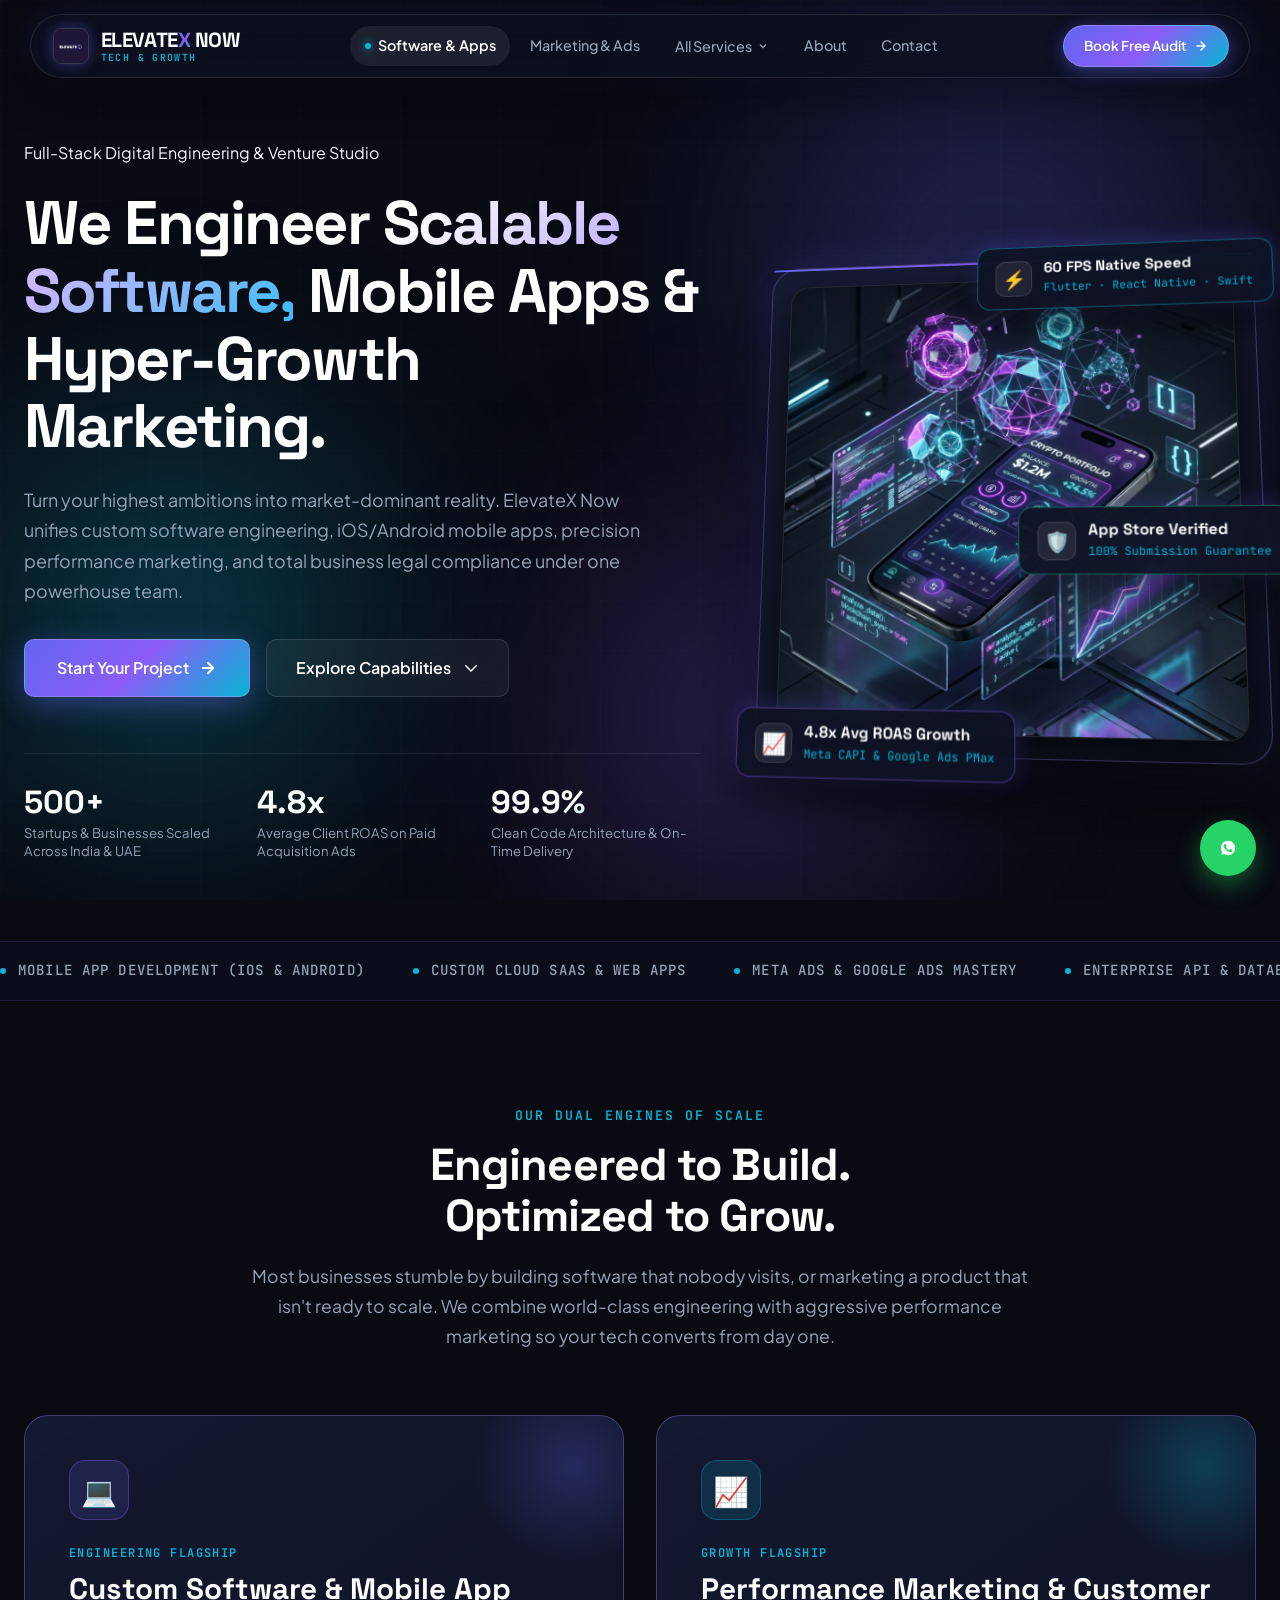
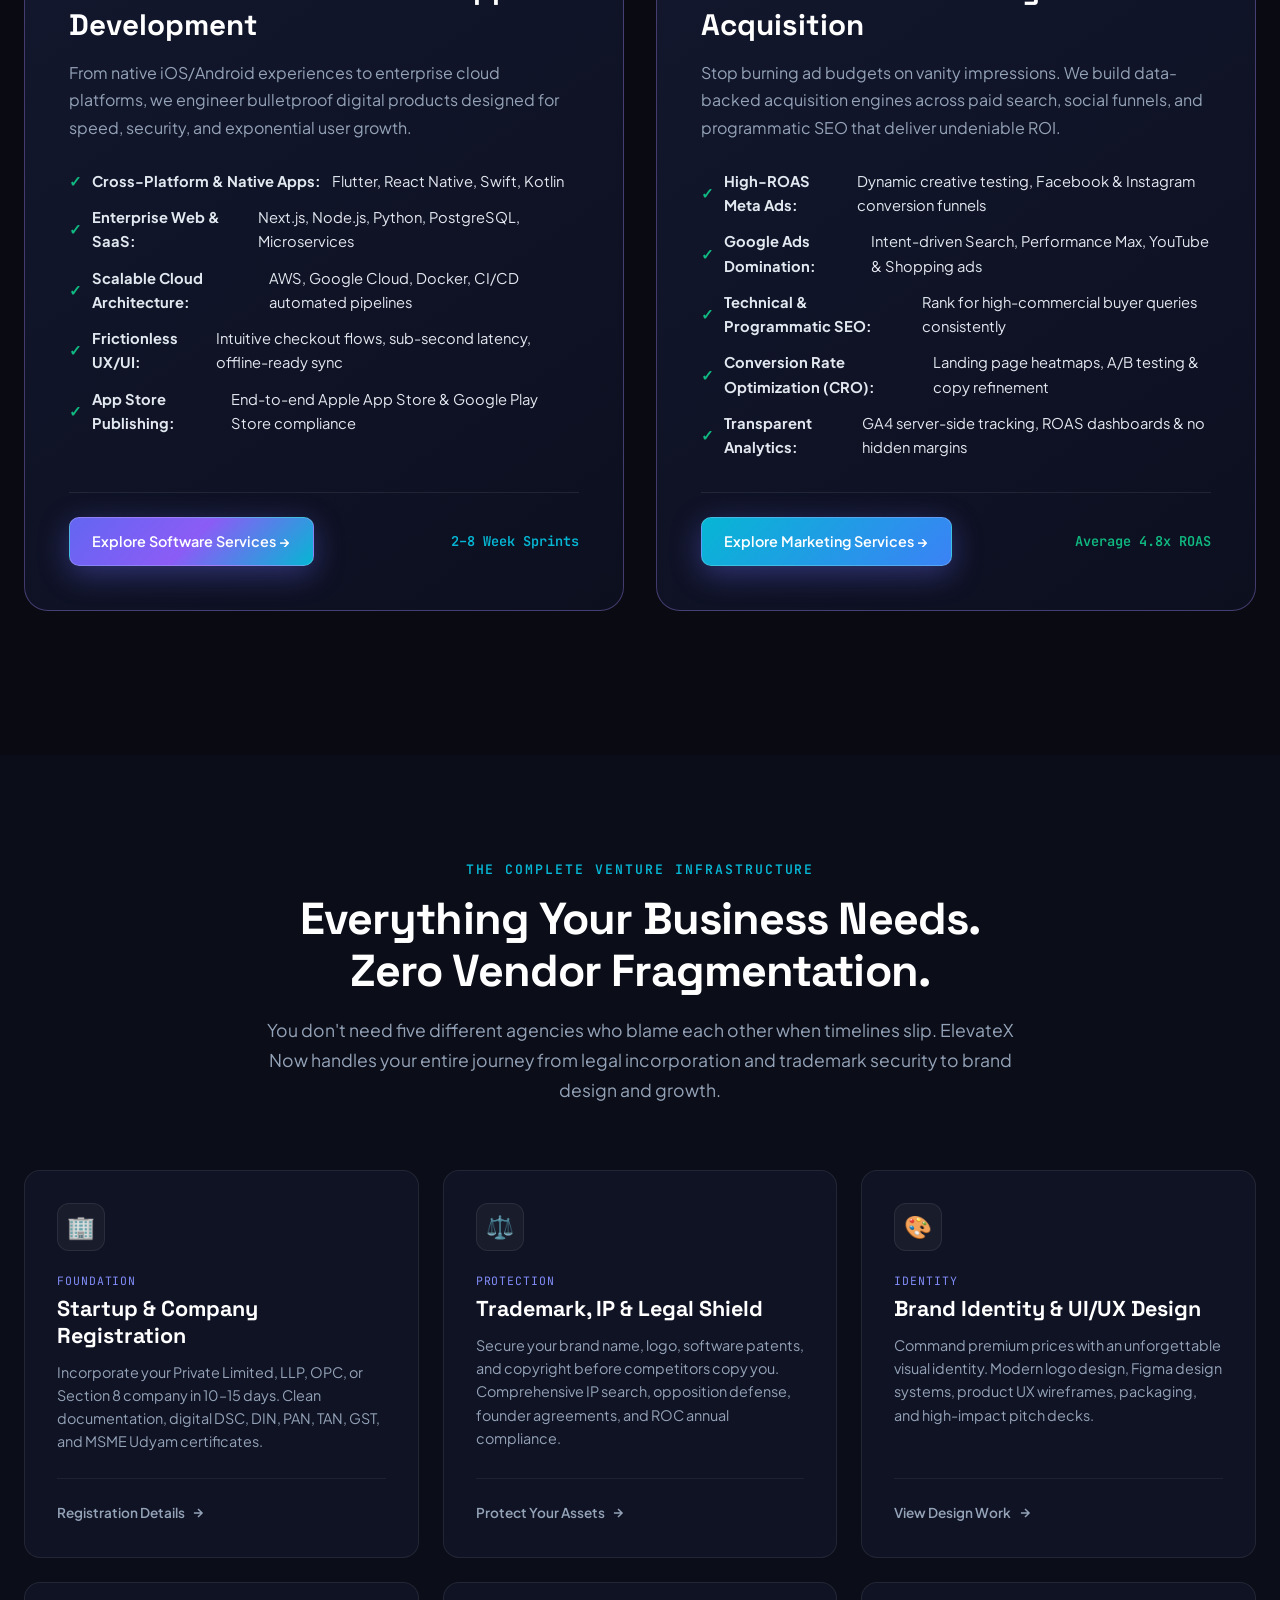
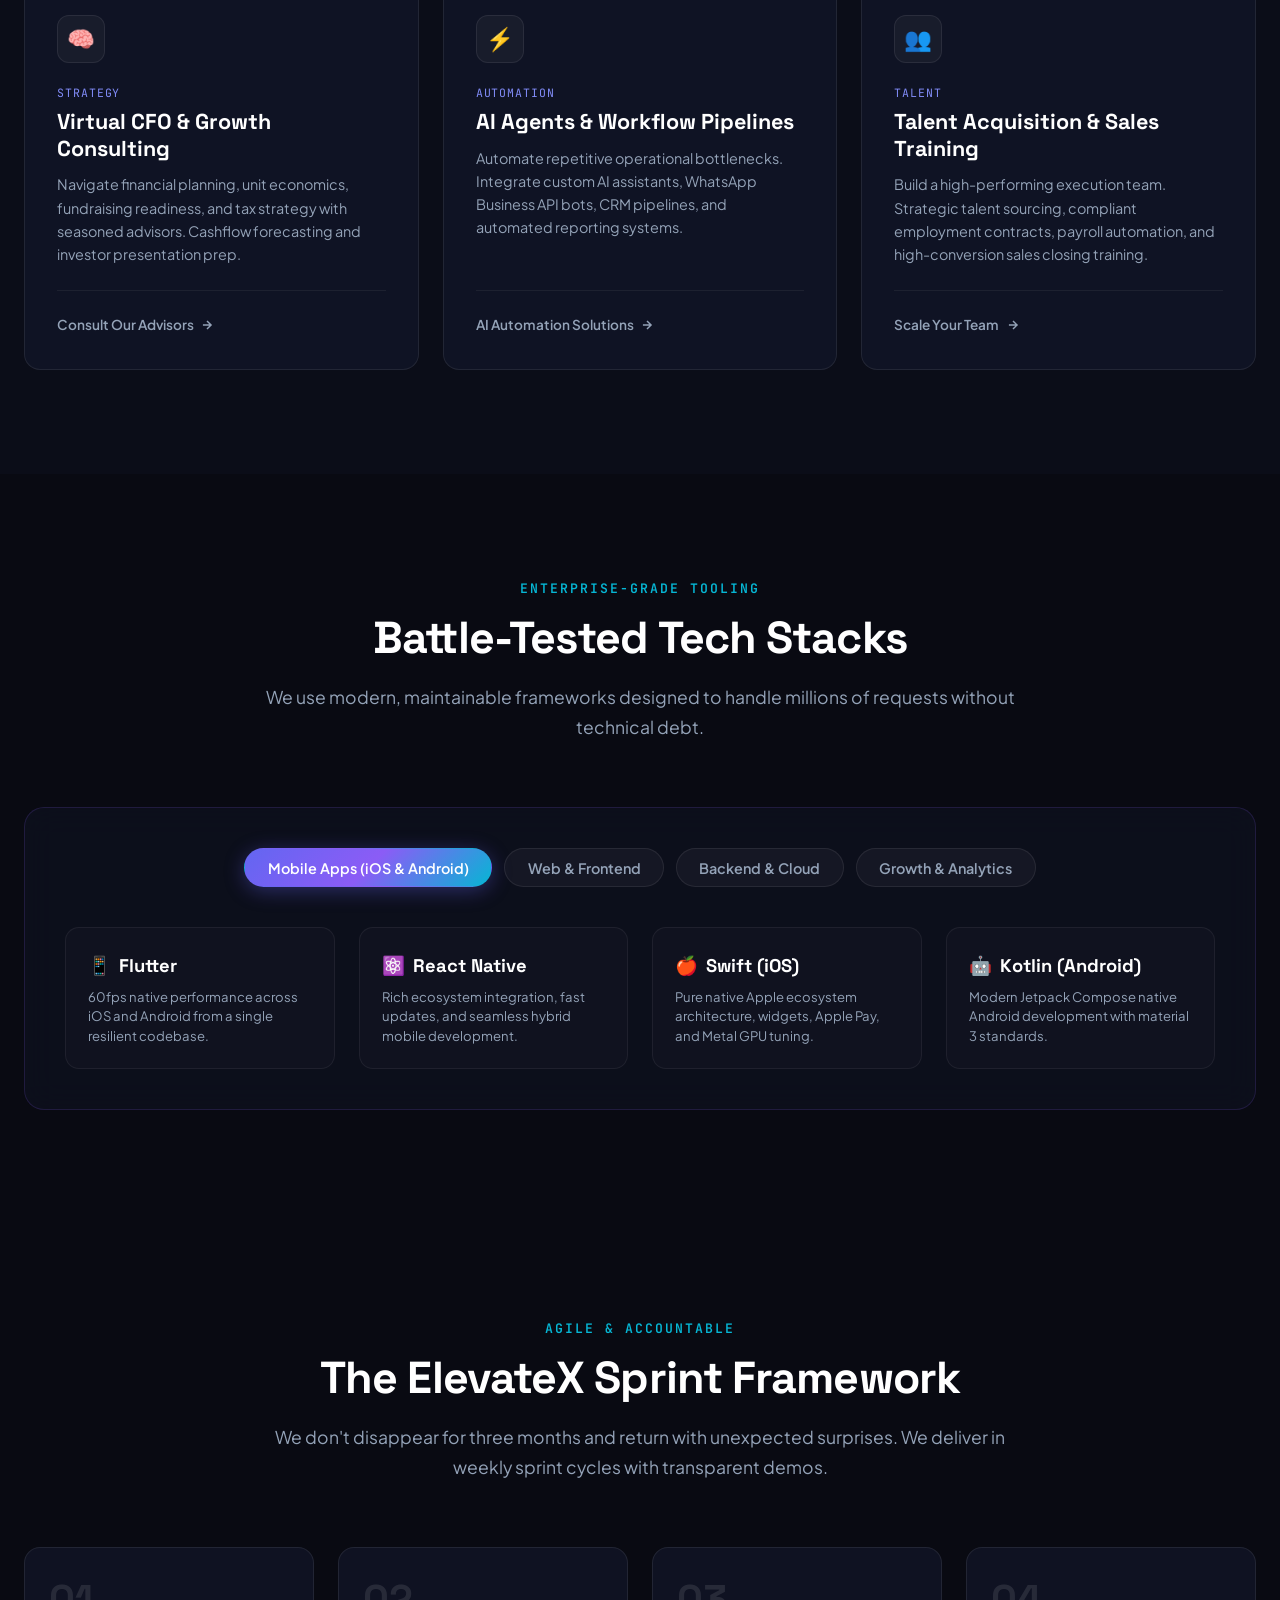
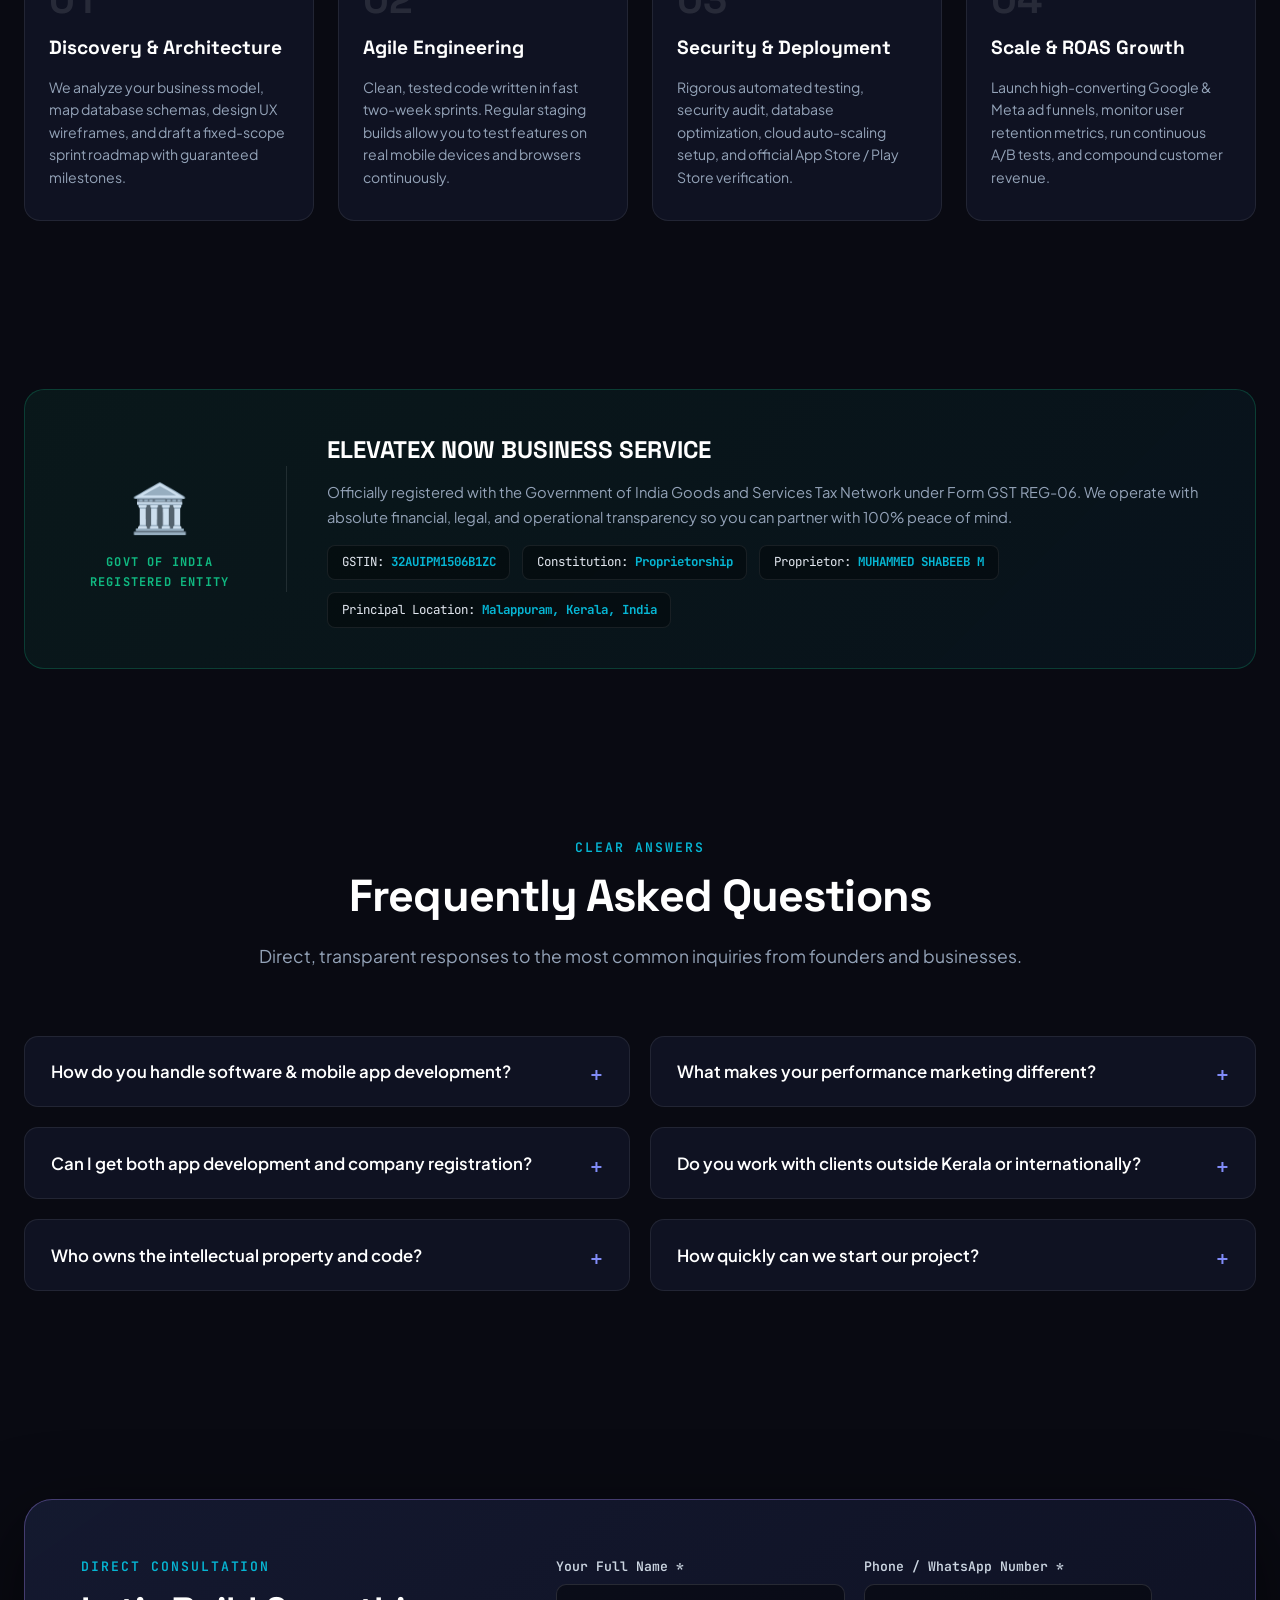
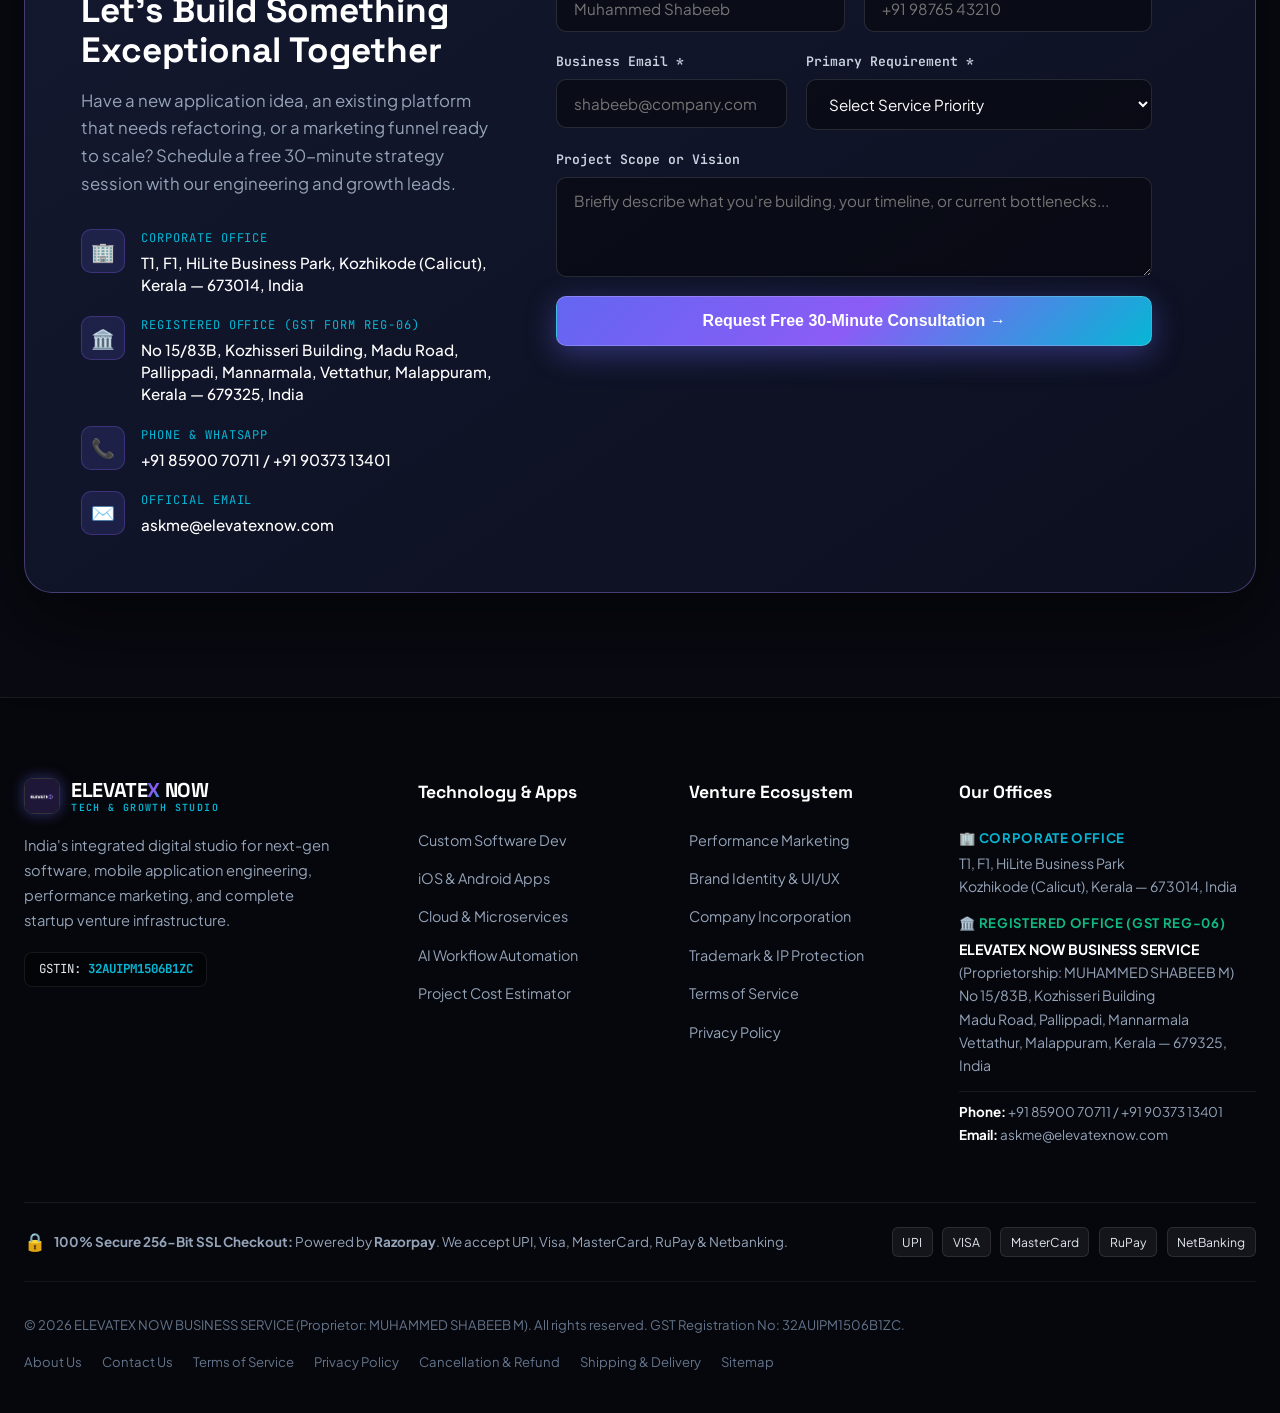
==== commit d5e9ea2e: "feat: harmonize and unify top navigation capsule, dropdown and mobile drawer across all pages" ====
--- a/index.html
+++ b/index.html
@@ -225,6 +225,7 @@
   <link rel="preconnect" href="https://fonts.googleapis.com"/>
   <link rel="preconnect" href="https://fonts.gstatic.com" crossorigin/>
   <link href="https://fonts.googleapis.com/css2?family=JetBrains+Mono:wght@400;500;600&family=Plus+Jakarta+Sans:wght@300;400;500;600;700;800&family=Space+Grotesk:wght@500;600;700&display=swap" rel="stylesheet"/>
+  <link rel="stylesheet" href="/nav.css"/>
 
   <style>
     /* ==========================================================================
@@ -1868,7 +1869,7 @@
           <!-- Ecosystem Mega Dropdown -->
           <li class="nav-item nav-has-dropdown">
             <button class="nav-dropdown-trigger" type="button" aria-haspopup="true" aria-expanded="false">
-              <span>Services</span>
+              <span>All Services</span>
               <svg class="chevron-icon" width="12" height="12" viewBox="0 0 24 24" fill="none" stroke="currentColor" stroke-width="2.5"><path d="M6 9l6 6 6-6"/></svg>
             </button>
             <div class="nav-dropdown-menu">
@@ -1954,7 +1955,7 @@
     <a href="/about.html" class="mob-link">ℹ️ About Us</a>
     <a href="/contact.html" class="mob-link">📞 Contact Us</a>
     <a href="#estimator" class="mob-link">⚡ Cost &amp; Timeline Estimator</a>
-    <a href="/contact.html" class="btn-primary" style="margin-top: 0.5rem; text-align: center; justify-content: center;">Book Free Consultation →</a>
+    <a href="/contact.html" class="mob-cta">Book Free Consultation →</a>
   </div>
 
   <!-- ==========================================================================
@@ -2965,5 +2966,6 @@
       requestAnimationFrame(render3DHero);
     }
   </script>
+  <script src="/nav.js" defer></script>
 </body>
 </html>
--- a/nav.css
+++ b/nav.css
@@ -0,0 +1,398 @@
+/* ==========================================================================
+   ELEVATEX NOW - UNIFIED TOP NAVIGATION COMPONENT STYLES
+   ========================================================================== */
+
+header.site-header {
+  position: fixed;
+  top: 14px;
+  left: 0;
+  right: 0;
+  z-index: 1000;
+  padding: 0 1.25rem;
+  pointer-events: none;
+  transition: all 0.3s cubic-bezier(0.16, 1, 0.3, 1);
+}
+
+.nav-inner {
+  max-width: 1220px;
+  margin: 0 auto;
+  height: 64px;
+  padding: 0 1.25rem 0 1.4rem;
+  background: rgba(12, 16, 32, 0.82);
+  backdrop-filter: blur(24px);
+  -webkit-backdrop-filter: blur(24px);
+  border: 1px solid rgba(255, 255, 255, 0.1);
+  border-radius: 9999px;
+  box-shadow: 0 14px 40px rgba(0, 0, 0, 0.5), 0 0 30px rgba(99, 102, 241, 0.15);
+  display: flex;
+  align-items: center;
+  justify-content: space-between;
+  gap: 1.25rem;
+  pointer-events: auto;
+  transition: all 0.3s cubic-bezier(0.16, 1, 0.3, 1);
+}
+
+header.site-header.scrolled .nav-inner {
+  background: rgba(9, 11, 24, 0.95);
+  border-color: rgba(99, 102, 241, 0.35);
+  box-shadow: 0 18px 45px rgba(0, 0, 0, 0.7), 0 0 35px rgba(6, 182, 212, 0.2);
+}
+
+/* Brand Identity */
+.brand-logo {
+  display: flex;
+  align-items: center;
+  gap: 0.7rem;
+  text-decoration: none;
+  flex-shrink: 0;
+}
+
+.logo-badge-img {
+  width: 36px;
+  height: 36px;
+  border-radius: 9px;
+  object-fit: cover;
+  box-shadow: 0 0 14px rgba(99, 102, 241, 0.45);
+  border: 1px solid rgba(255, 255, 255, 0.18);
+  display: block;
+}
+
+.logo-title-group {
+  display: flex;
+  flex-direction: column;
+}
+
+.logo-main-text {
+  font-family: 'Space Grotesk', -apple-system, sans-serif;
+  font-size: 1.25rem;
+  font-weight: 700;
+  letter-spacing: -0.02em;
+  line-height: 1.1;
+  color: #fff;
+}
+
+.logo-x-accent {
+  background: linear-gradient(135deg, #6366f1 0%, #8b5cf6 50%, #06b6d4 100%);
+  -webkit-background-clip: text;
+  -webkit-text-fill-color: transparent;
+  background-clip: text;
+}
+
+.logo-sub-tag {
+  font-size: 0.62rem;
+  font-weight: 600;
+  text-transform: uppercase;
+  letter-spacing: 0.14em;
+  color: #06b6d4;
+  font-family: 'JetBrains Mono', monospace;
+  line-height: 1;
+  margin-top: 2px;
+}
+
+/* Desktop Navigation List */
+.nav-links {
+  display: flex;
+  align-items: center;
+  gap: 0.35rem;
+  list-style: none;
+  margin: 0;
+  padding: 0;
+}
+
+.nav-item {
+  position: relative;
+}
+
+.nav-link-item {
+  font-size: 0.88rem;
+  font-weight: 500;
+  color: #94a3b8;
+  padding: 0.5rem 0.85rem;
+  border-radius: 9999px;
+  text-decoration: none;
+  display: inline-flex;
+  align-items: center;
+  gap: 0.45rem;
+  transition: all 0.2s ease;
+  white-space: nowrap;
+}
+
+.nav-link-item:hover,
+.nav-link-item.active {
+  color: #fff;
+  background: rgba(255, 255, 255, 0.08);
+}
+
+.nav-link-item.active {
+  font-weight: 600;
+  color: #fff;
+}
+
+.nav-dot-active {
+  width: 6px;
+  height: 6px;
+  border-radius: 50%;
+  background: #06b6d4;
+  box-shadow: 0 0 8px #06b6d4;
+  flex-shrink: 0;
+}
+
+/* Dropdown Trigger & Flyout Menu */
+.nav-dropdown-trigger {
+  background: transparent;
+  border: none;
+  font-family: inherit;
+  font-size: 0.88rem;
+  font-weight: 500;
+  color: #94a3b8;
+  padding: 0.5rem 0.85rem;
+  border-radius: 9999px;
+  cursor: pointer;
+  display: inline-flex;
+  align-items: center;
+  gap: 0.35rem;
+  transition: all 0.2s ease;
+  white-space: nowrap;
+}
+
+.nav-dropdown-trigger:hover,
+.nav-item:hover .nav-dropdown-trigger,
+.nav-has-dropdown.open .nav-dropdown-trigger {
+  color: #fff;
+  background: rgba(255, 255, 255, 0.08);
+}
+
+.chevron-icon {
+  transition: transform 0.25s ease;
+  stroke: currentColor;
+}
+
+.nav-item:hover .chevron-icon,
+.nav-has-dropdown.open .chevron-icon {
+  transform: rotate(180deg);
+}
+
+.nav-dropdown-menu {
+  position: absolute;
+  top: calc(100% + 14px);
+  left: 50%;
+  transform: translateX(-50%) translateY(8px);
+  width: 520px;
+  background: rgba(13, 16, 32, 0.98);
+  backdrop-filter: blur(28px);
+  -webkit-backdrop-filter: blur(28px);
+  border: 1px solid rgba(255, 255, 255, 0.12);
+  border-radius: 20px;
+  box-shadow: 0 24px 60px rgba(0, 0, 0, 0.8), 0 0 35px rgba(99, 102, 241, 0.2);
+  padding: 1rem;
+  display: grid;
+  grid-template-columns: 1fr 1fr;
+  gap: 0.65rem;
+  opacity: 0;
+  visibility: hidden;
+  pointer-events: none;
+  transition: all 0.25s cubic-bezier(0.16, 1, 0.3, 1);
+  z-index: 1050;
+}
+
+.nav-dropdown-menu::before {
+  content: '';
+  position: absolute;
+  top: -14px;
+  left: 0;
+  right: 0;
+  height: 14px;
+}
+
+.nav-item:hover .nav-dropdown-menu,
+.nav-has-dropdown:focus-within .nav-dropdown-menu,
+.nav-has-dropdown.open .nav-dropdown-menu {
+  opacity: 1;
+  visibility: visible;
+  pointer-events: auto;
+  transform: translateX(-50%) translateY(0);
+}
+
+.dropdown-card-item {
+  display: flex;
+  align-items: flex-start;
+  gap: 0.85rem;
+  padding: 0.75rem 0.85rem;
+  border-radius: 12px;
+  text-decoration: none;
+  transition: all 0.2s ease;
+  background: rgba(255, 255, 255, 0.02);
+  border: 1px solid transparent;
+}
+
+.dropdown-card-item:hover {
+  background: rgba(255, 255, 255, 0.06);
+  border-color: rgba(255, 255, 255, 0.08);
+  transform: translateY(-1px);
+}
+
+.dd-card-icon {
+  width: 36px;
+  height: 36px;
+  border-radius: 10px;
+  background: rgba(255, 255, 255, 0.06);
+  border: 1px solid rgba(255, 255, 255, 0.1);
+  display: flex;
+  align-items: center;
+  justify-content: center;
+  font-size: 1.15rem;
+  flex-shrink: 0;
+}
+
+.dd-card-text {
+  display: flex;
+  flex-direction: column;
+  gap: 0.2rem;
+}
+
+.dd-card-title {
+  font-family: 'Space Grotesk', -apple-system, sans-serif;
+  font-size: 0.88rem;
+  font-weight: 600;
+  color: #fff;
+  line-height: 1.2;
+}
+
+.dd-card-desc {
+  font-size: 0.72rem;
+  color: #94a3b8;
+  line-height: 1.35;
+}
+
+/* CTA Button in Nav */
+.nav-actions {
+  display: flex;
+  align-items: center;
+  gap: 0.75rem;
+  flex-shrink: 0;
+}
+
+.btn-nav-cta {
+  background: linear-gradient(135deg, #6366f1 0%, #8b5cf6 50%, #06b6d4 100%);
+  color: #fff !important;
+  font-size: 0.85rem;
+  font-weight: 600;
+  padding: 0.55rem 1.25rem;
+  border-radius: 9999px;
+  box-shadow: 0 4px 18px rgba(99, 102, 241, 0.45);
+  display: inline-flex;
+  align-items: center;
+  gap: 0.45rem;
+  border: 1px solid rgba(255, 255, 255, 0.22);
+  text-decoration: none;
+  white-space: nowrap;
+  transition: all 0.2s ease;
+}
+
+.btn-nav-cta:hover {
+  transform: translateY(-2px);
+  box-shadow: 0 6px 24px rgba(99, 102, 241, 0.65);
+  border-color: rgba(255, 255, 255, 0.4);
+}
+
+/* Mobile Hamburger Toggle */
+.mobile-toggle {
+  display: none;
+  background: rgba(255, 255, 255, 0.06);
+  border: 1px solid rgba(255, 255, 255, 0.1);
+  border-radius: 9999px;
+  color: #fff;
+  cursor: pointer;
+  padding: 0.45rem;
+  align-items: center;
+  justify-content: center;
+  line-height: 0;
+  transition: all 0.2s ease;
+}
+
+.mobile-toggle:hover {
+  background: rgba(255, 255, 255, 0.12);
+}
+
+/* Mobile Drawer */
+.mobile-drawer {
+  display: none;
+  position: fixed;
+  top: 86px;
+  left: 16px;
+  right: 16px;
+  background: rgba(13, 16, 32, 0.98);
+  backdrop-filter: blur(28px);
+  -webkit-backdrop-filter: blur(28px);
+  border: 1px solid rgba(255, 255, 255, 0.12);
+  border-radius: 20px;
+  box-shadow: 0 20px 60px rgba(0, 0, 0, 0.85), 0 0 35px rgba(99, 102, 241, 0.25);
+  padding: 1.25rem 1.5rem;
+  flex-direction: column;
+  gap: 0.65rem;
+  z-index: 999;
+  transform: translateY(-10px);
+  opacity: 0;
+  transition: all 0.25s cubic-bezier(0.16, 1, 0.3, 1);
+  pointer-events: none;
+  max-height: calc(100vh - 110px);
+  overflow-y: auto;
+}
+
+.mobile-drawer.open {
+  display: flex;
+  transform: translateY(0);
+  opacity: 1;
+  pointer-events: auto;
+}
+
+.mobile-drawer a.mob-link {
+  font-size: 0.96rem;
+  font-weight: 500;
+  color: #cbd5e1;
+  padding: 0.65rem 0.5rem;
+  border-radius: 8px;
+  text-decoration: none;
+  display: flex;
+  align-items: center;
+  gap: 0.75rem;
+  border-bottom: 1px solid rgba(255, 255, 255, 0.06);
+  transition: all 0.2s ease;
+}
+
+.mobile-drawer a.mob-link:hover,
+.mobile-drawer a.mob-link.active {
+  background: rgba(255, 255, 255, 0.05);
+  color: #06b6d4;
+  padding-left: 0.75rem;
+}
+
+.mobile-drawer .mob-cta {
+  margin-top: 0.5rem;
+  background: linear-gradient(135deg, #6366f1 0%, #8b5cf6 50%, #06b6d4 100%);
+  color: #fff !important;
+  font-weight: 600;
+  text-align: center;
+  padding: 0.75rem 1.25rem;
+  border-radius: 10px;
+  text-decoration: none;
+  display: flex;
+  justify-content: center;
+  align-items: center;
+  box-shadow: 0 4px 20px rgba(99, 102, 241, 0.4);
+}
+
+/* Responsive Breakpoints */
+@media (max-width: 1024px) {
+  .nav-links,
+  .nav-actions {
+    display: none !important;
+  }
+  .mobile-toggle {
+    display: flex !important;
+  }
+  .nav-inner {
+    padding: 0 1rem;
+    height: 58px;
+  }
+}
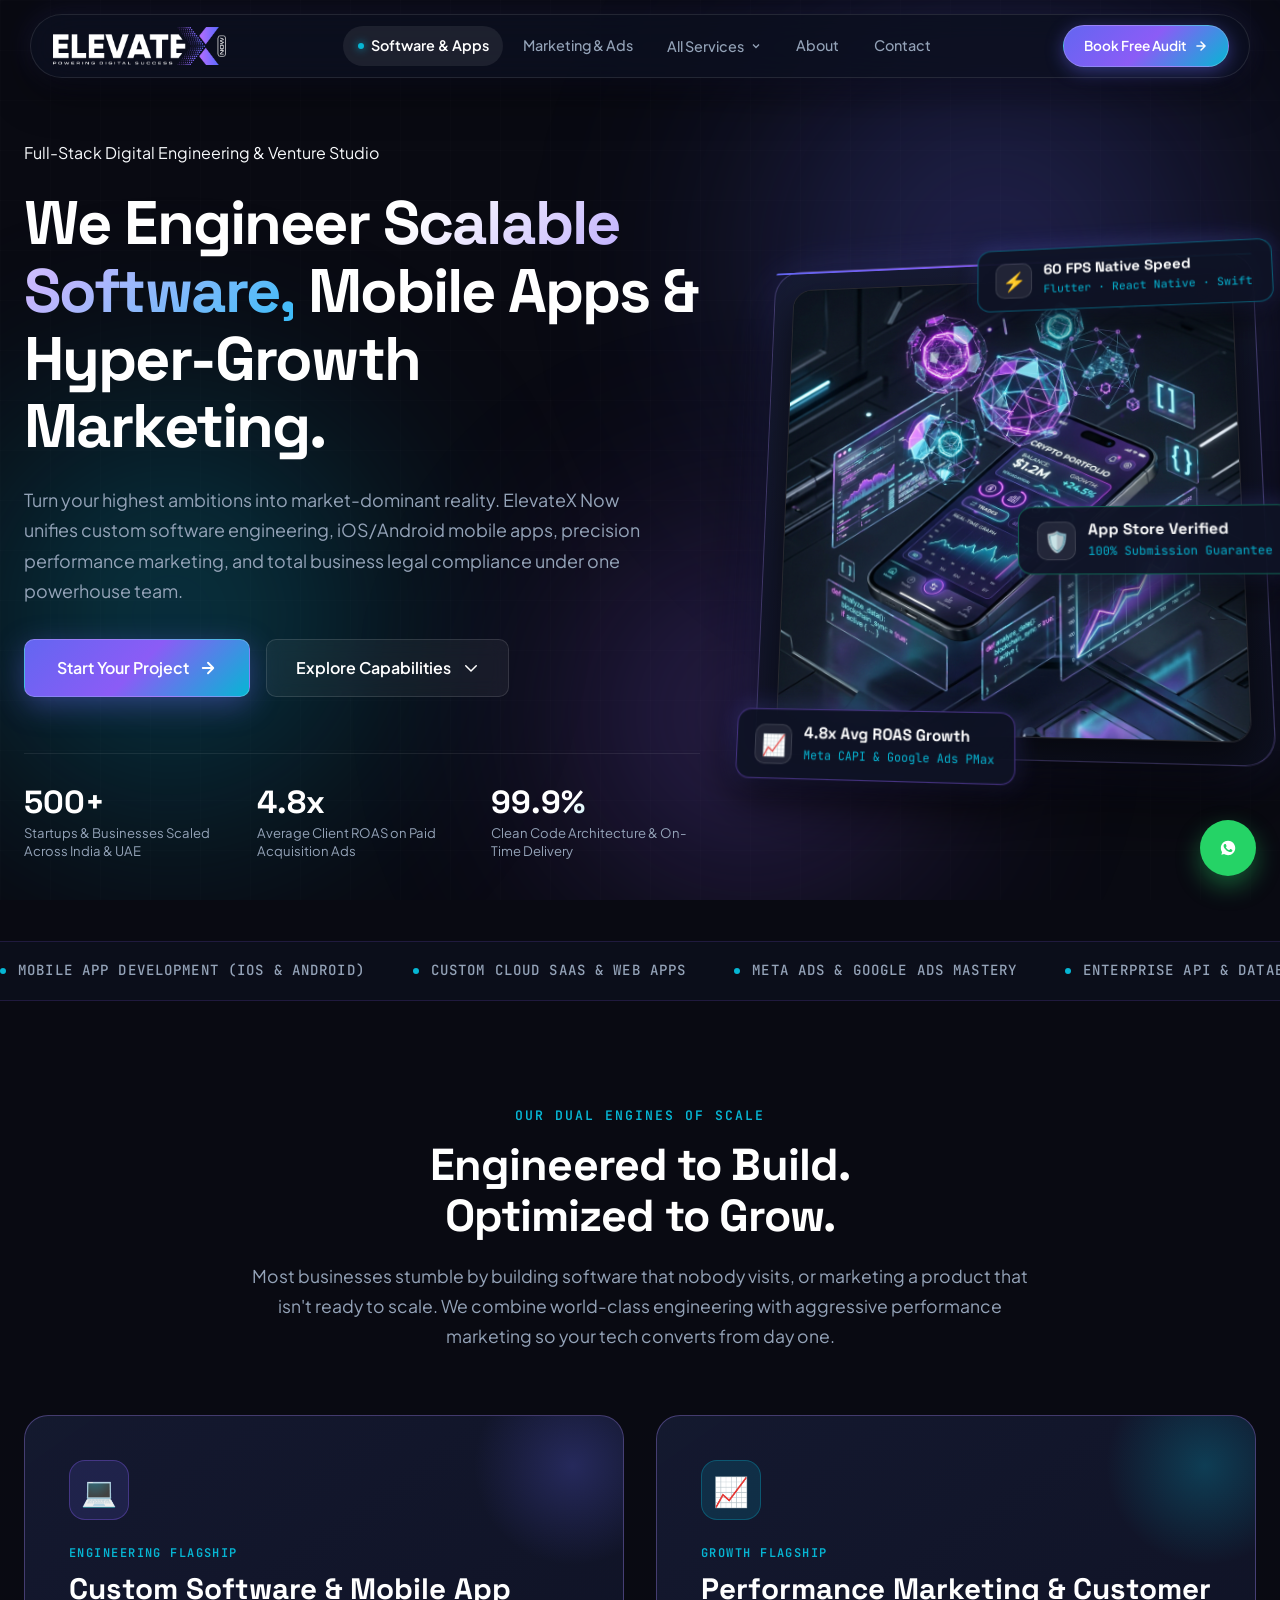
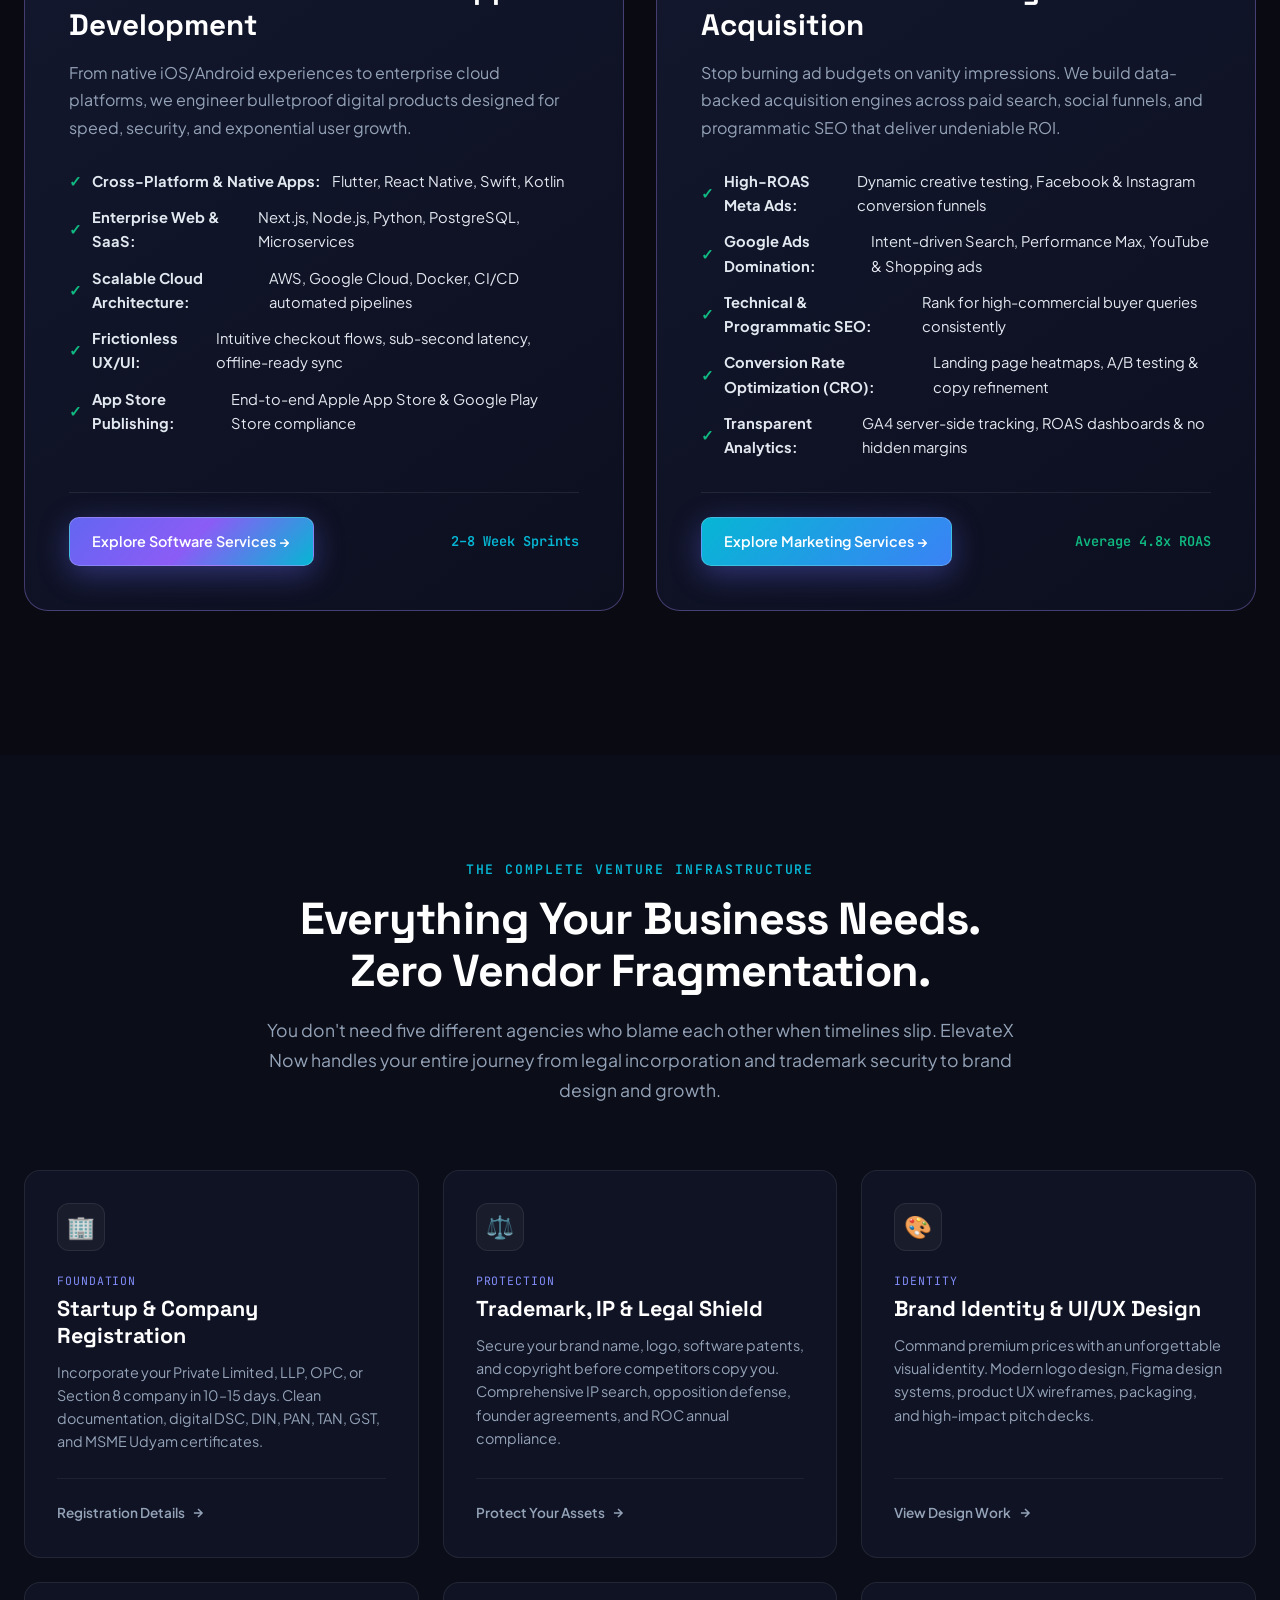
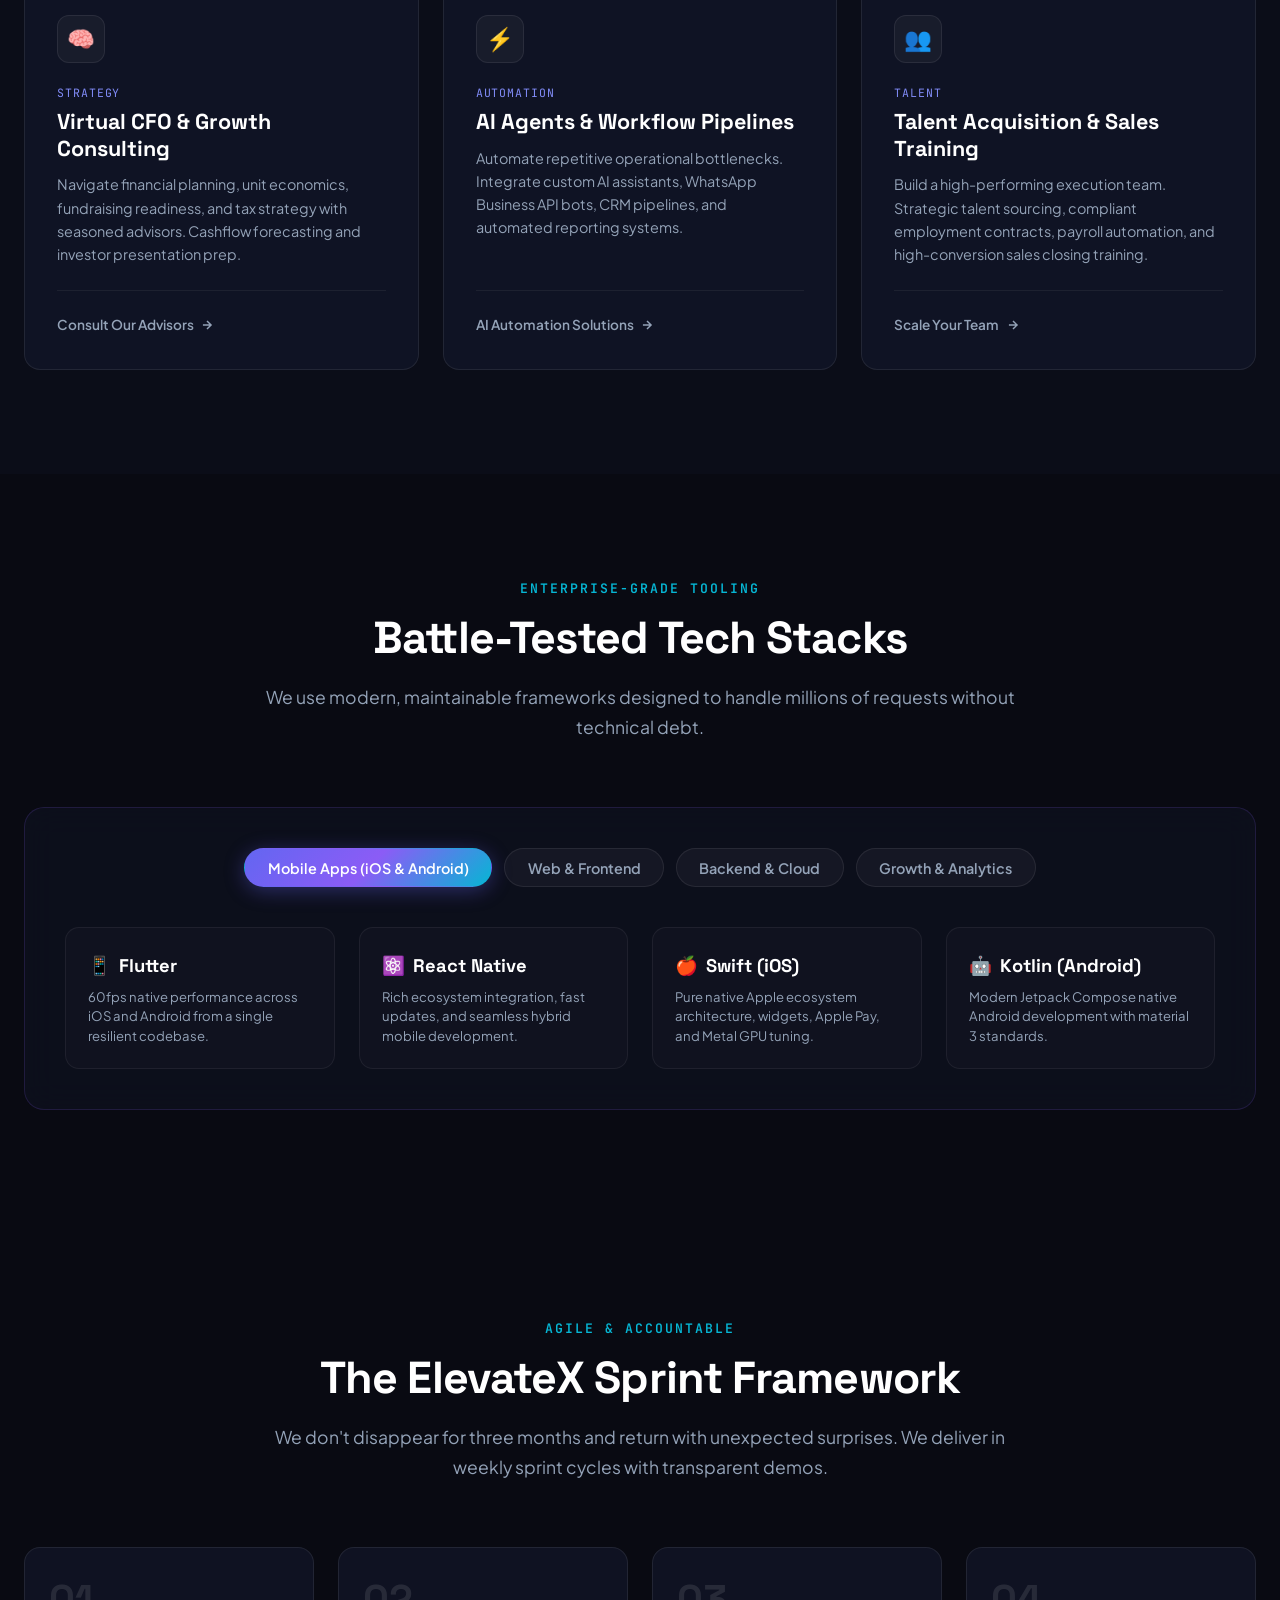
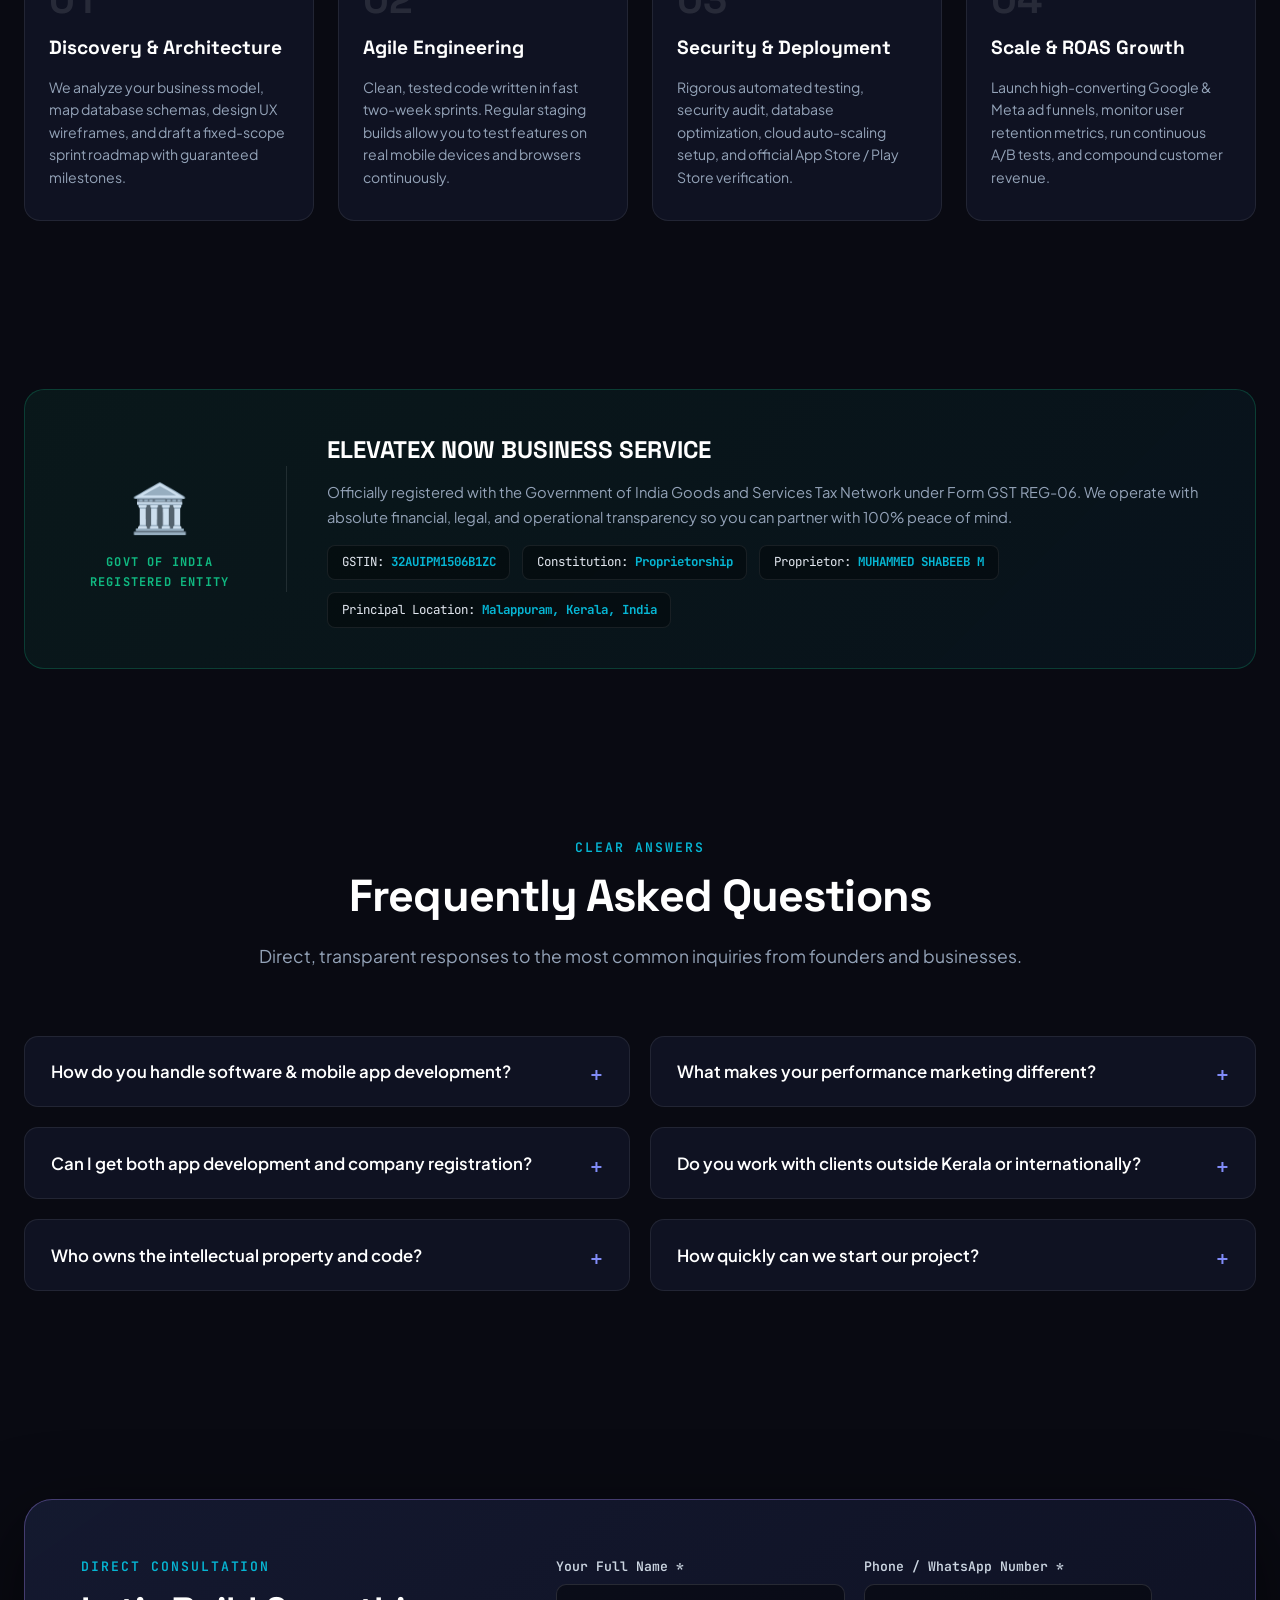
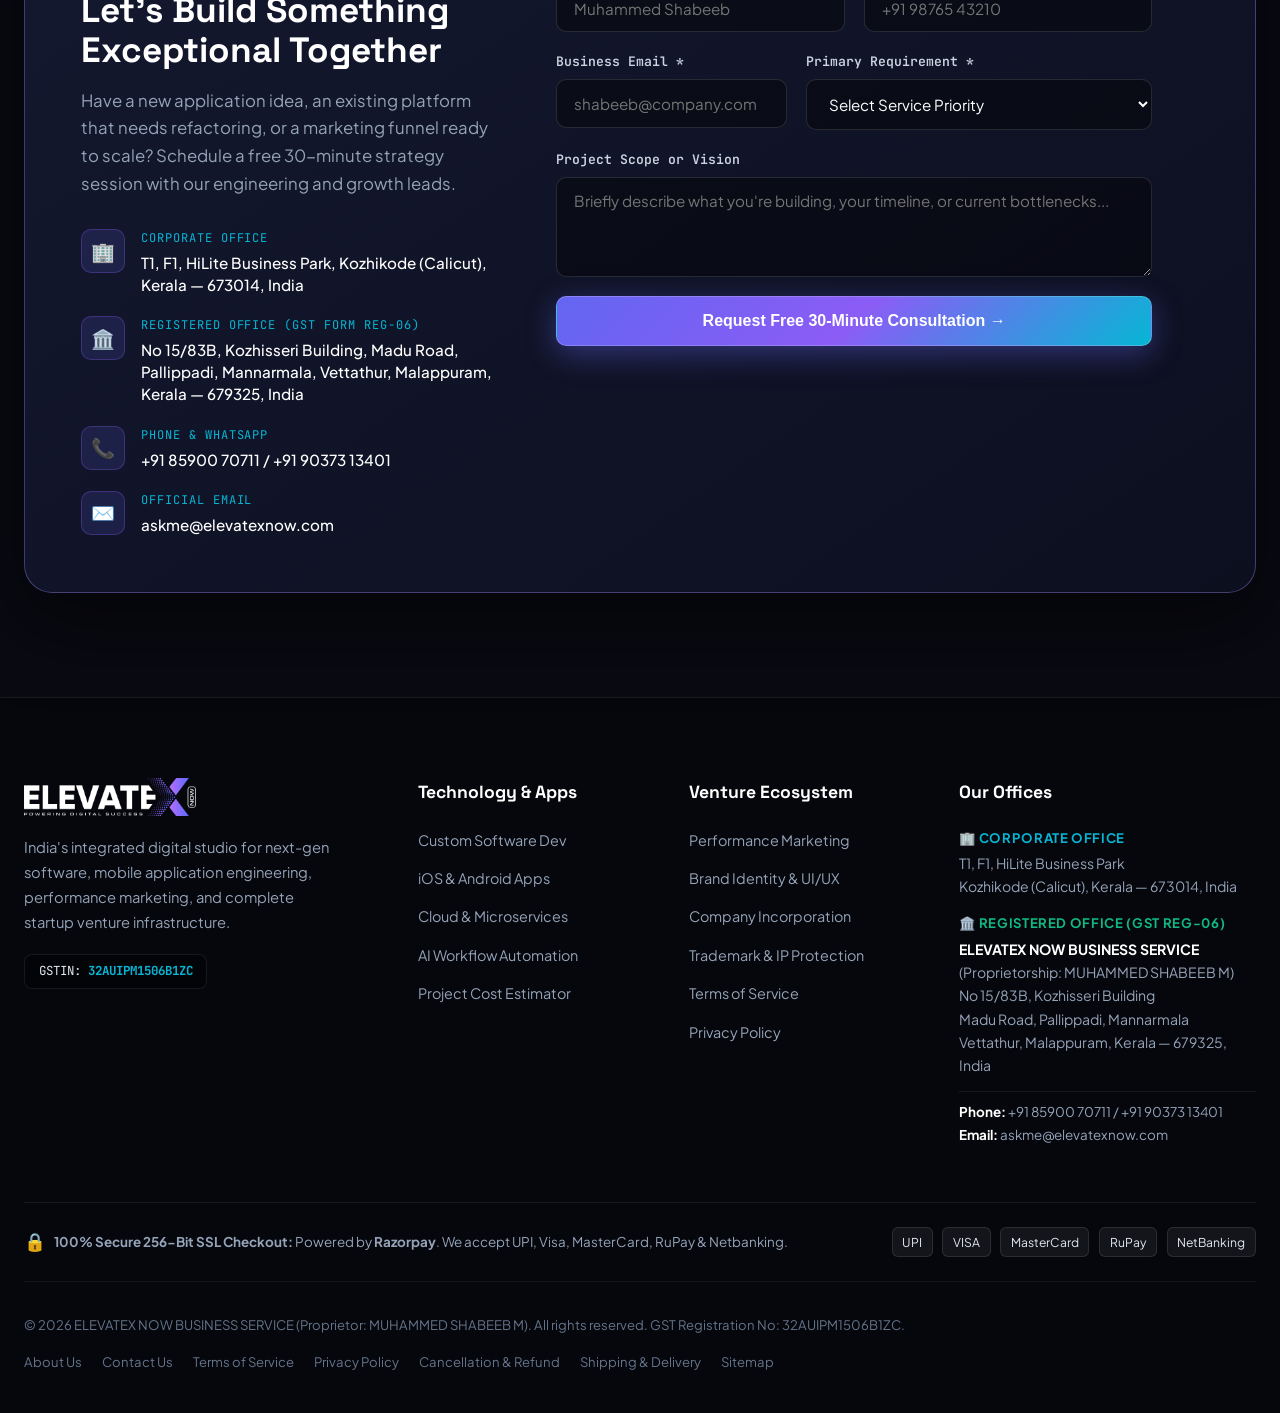
==== commit c941173d: "feat: replace top nav header logo with official brand vector wordmark on all pages" ====
--- a/index.html
+++ b/index.html
@@ -1842,11 +1842,7 @@
       
       <!-- Brand Identity -->
       <a href="/" class="brand-logo" aria-label="ElevateX Now Homepage">
-        <img src="/logo.jpg" alt="ElevateX Now" class="logo-badge-img" width="36" height="36"/>
-        <div class="logo-title-group">
-          <span class="logo-main-text">ELEVATE<span class="logo-x-accent">X</span> NOW</span>
-          <span class="logo-sub-tag">TECH &amp; GROWTH</span>
-        </div>
+        <img src="/logo.png" alt="ElevateX Now — Powering Digital Success" class="header-logo-img" width="172" height="38"/>
       </a>
 
       <!-- Desktop Navigation -->
@@ -2673,11 +2669,7 @@
         
         <div class="footer-brand-col">
           <div class="brand-logo" style="margin-bottom: 0.75rem;">
-            <img src="/logo.jpg" alt="ElevateX Now" class="logo-badge-img" width="40" height="40" loading="lazy"/>
-            <div class="logo-title-group">
-              <span class="logo-main-text" style="font-size: 1.25rem;">ELEVATE<span class="logo-x-accent">X</span> NOW</span>
-              <span class="logo-sub-tag">TECH &amp; GROWTH STUDIO</span>
-            </div>
+            <img src="/logo.png" alt="ElevateX Now — Powering Digital Success" class="header-logo-img" style="height: 38px; width: auto;" loading="lazy"/>
           </div>
           <p>
             India's integrated digital studio for next-gen software, mobile application engineering, performance marketing, and complete startup venture infrastructure.
--- a/nav.css
+++ b/nav.css
@@ -45,6 +45,27 @@
   gap: 0.7rem;
   text-decoration: none;
   flex-shrink: 0;
+  transition: opacity 0.2s ease, transform 0.2s ease;
+}
+
+.brand-logo:hover {
+  opacity: 0.92;
+  transform: translateY(-1px);
+}
+
+.header-logo-img {
+  height: 38px;
+  width: auto;
+  max-width: 180px;
+  display: block;
+  object-fit: contain;
+}
+
+@media (max-width: 768px) {
+  .header-logo-img {
+    height: 30px;
+    max-width: 140px;
+  }
 }
 
 .logo-badge-img {
